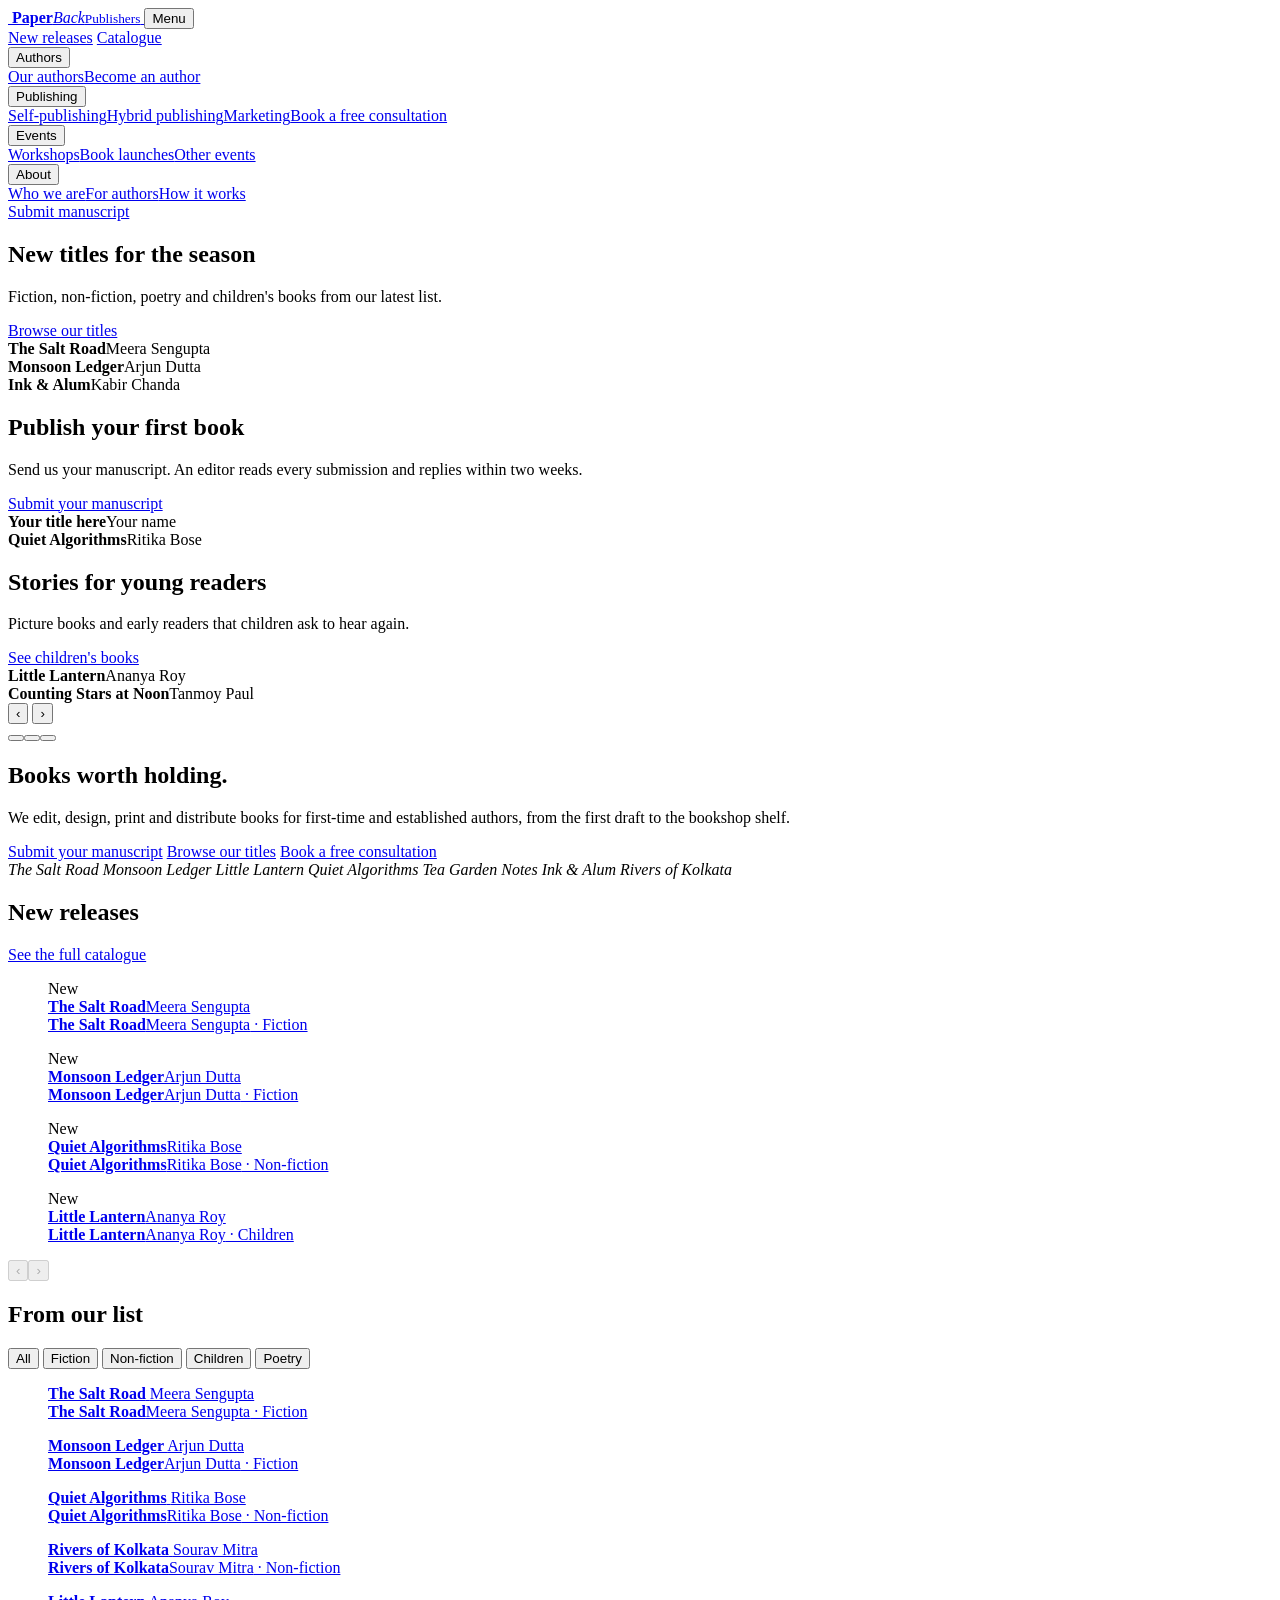
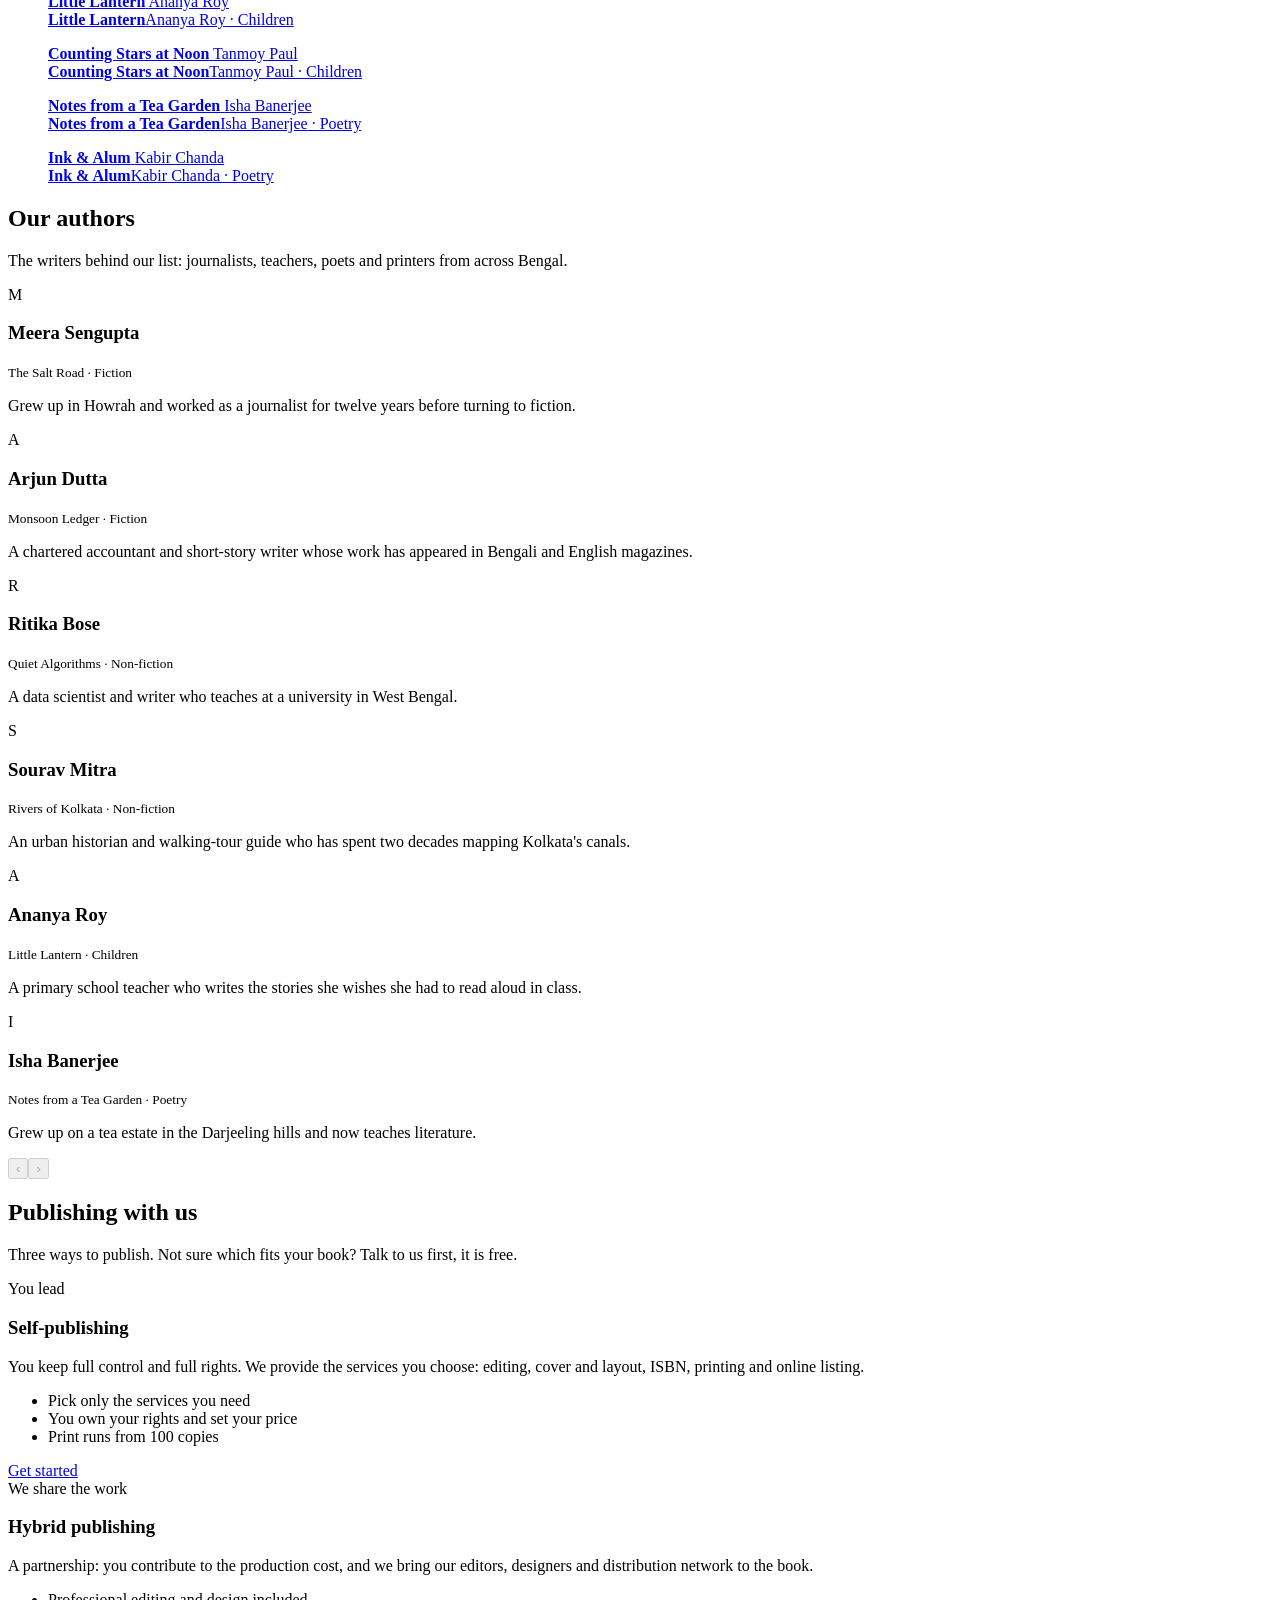
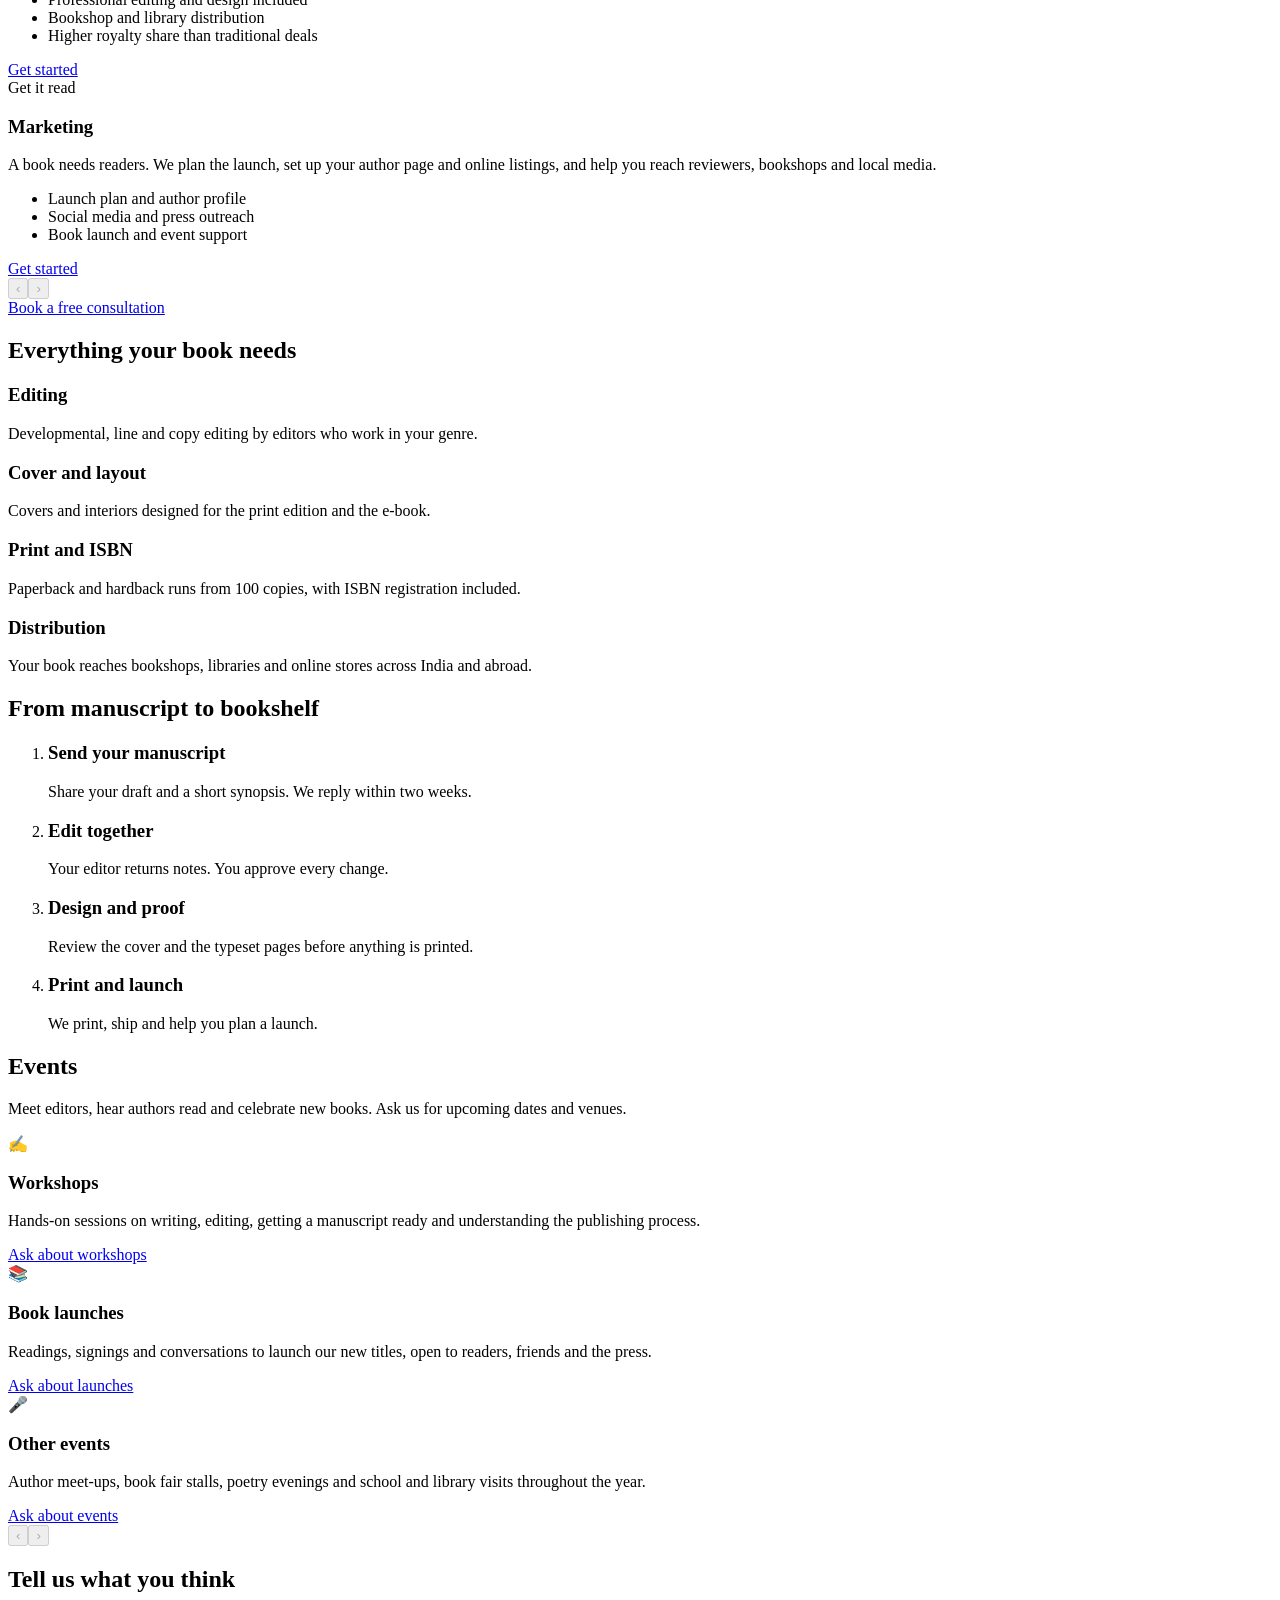
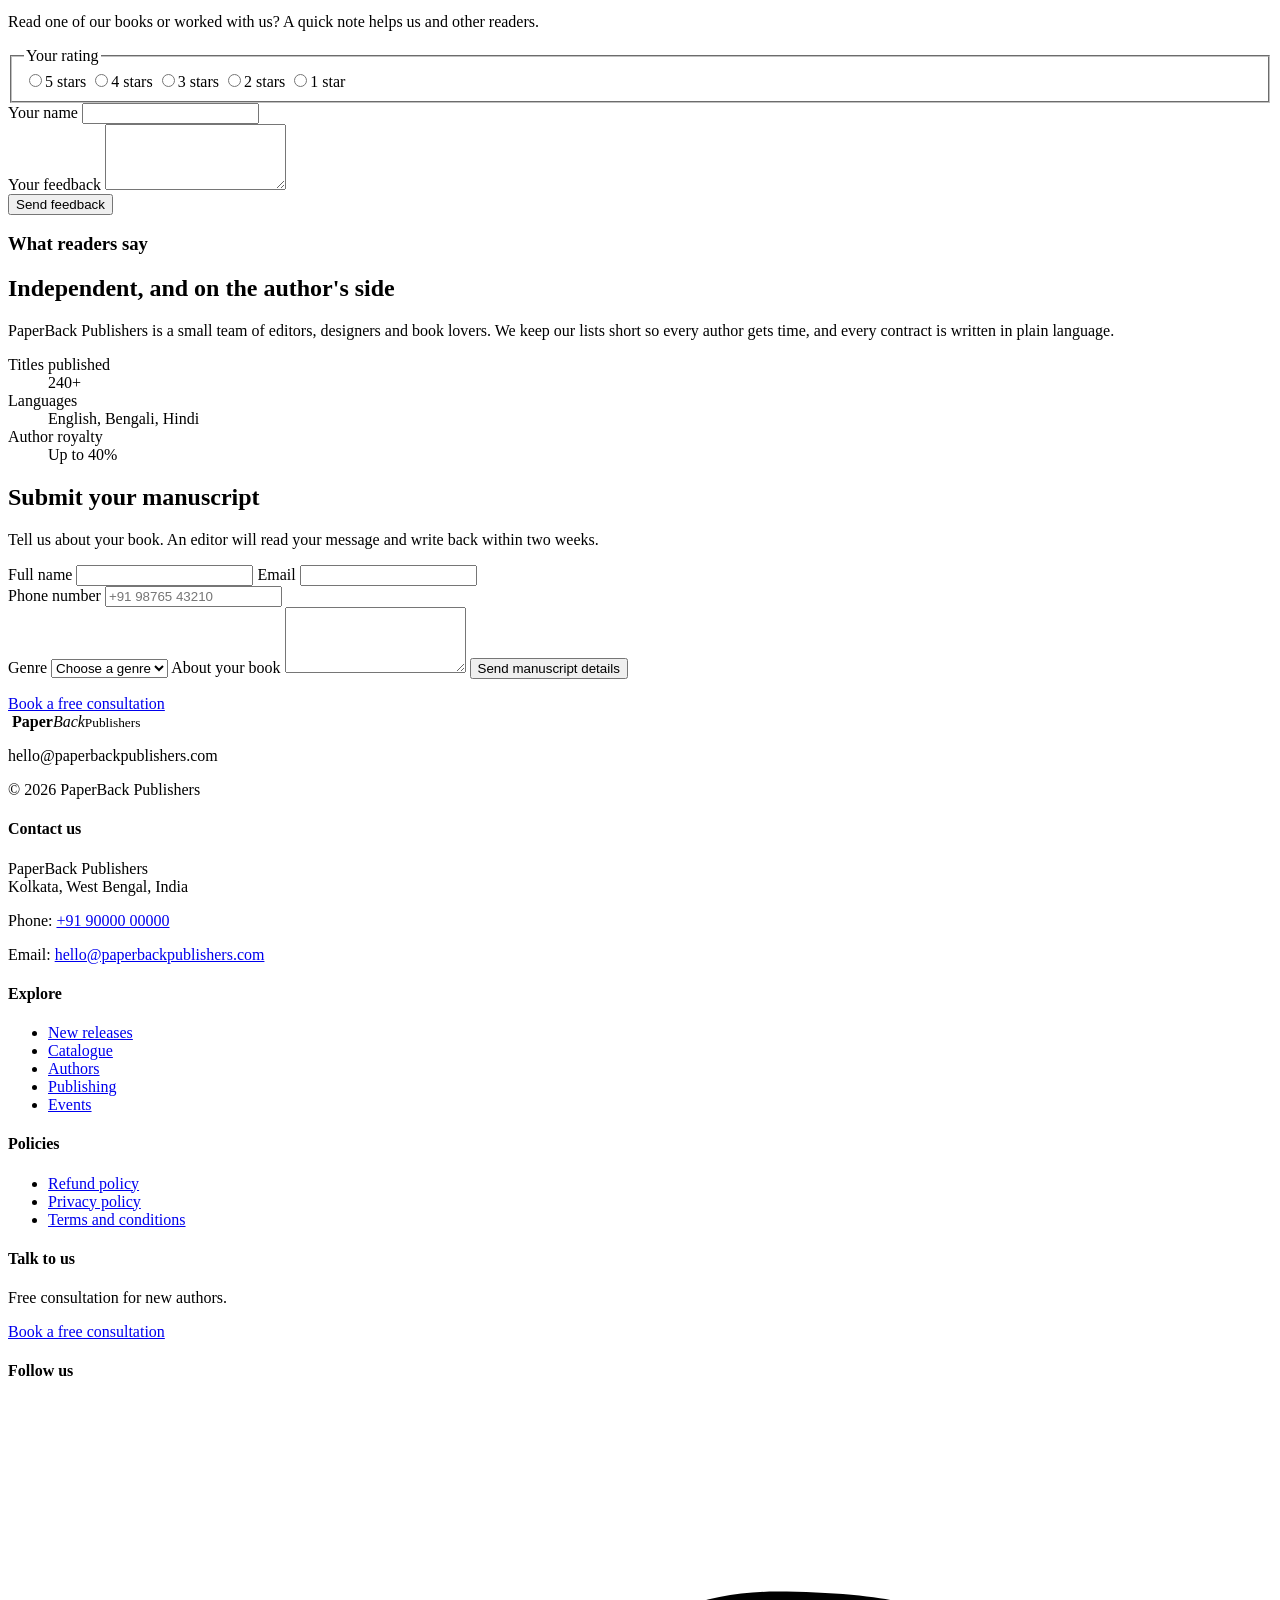
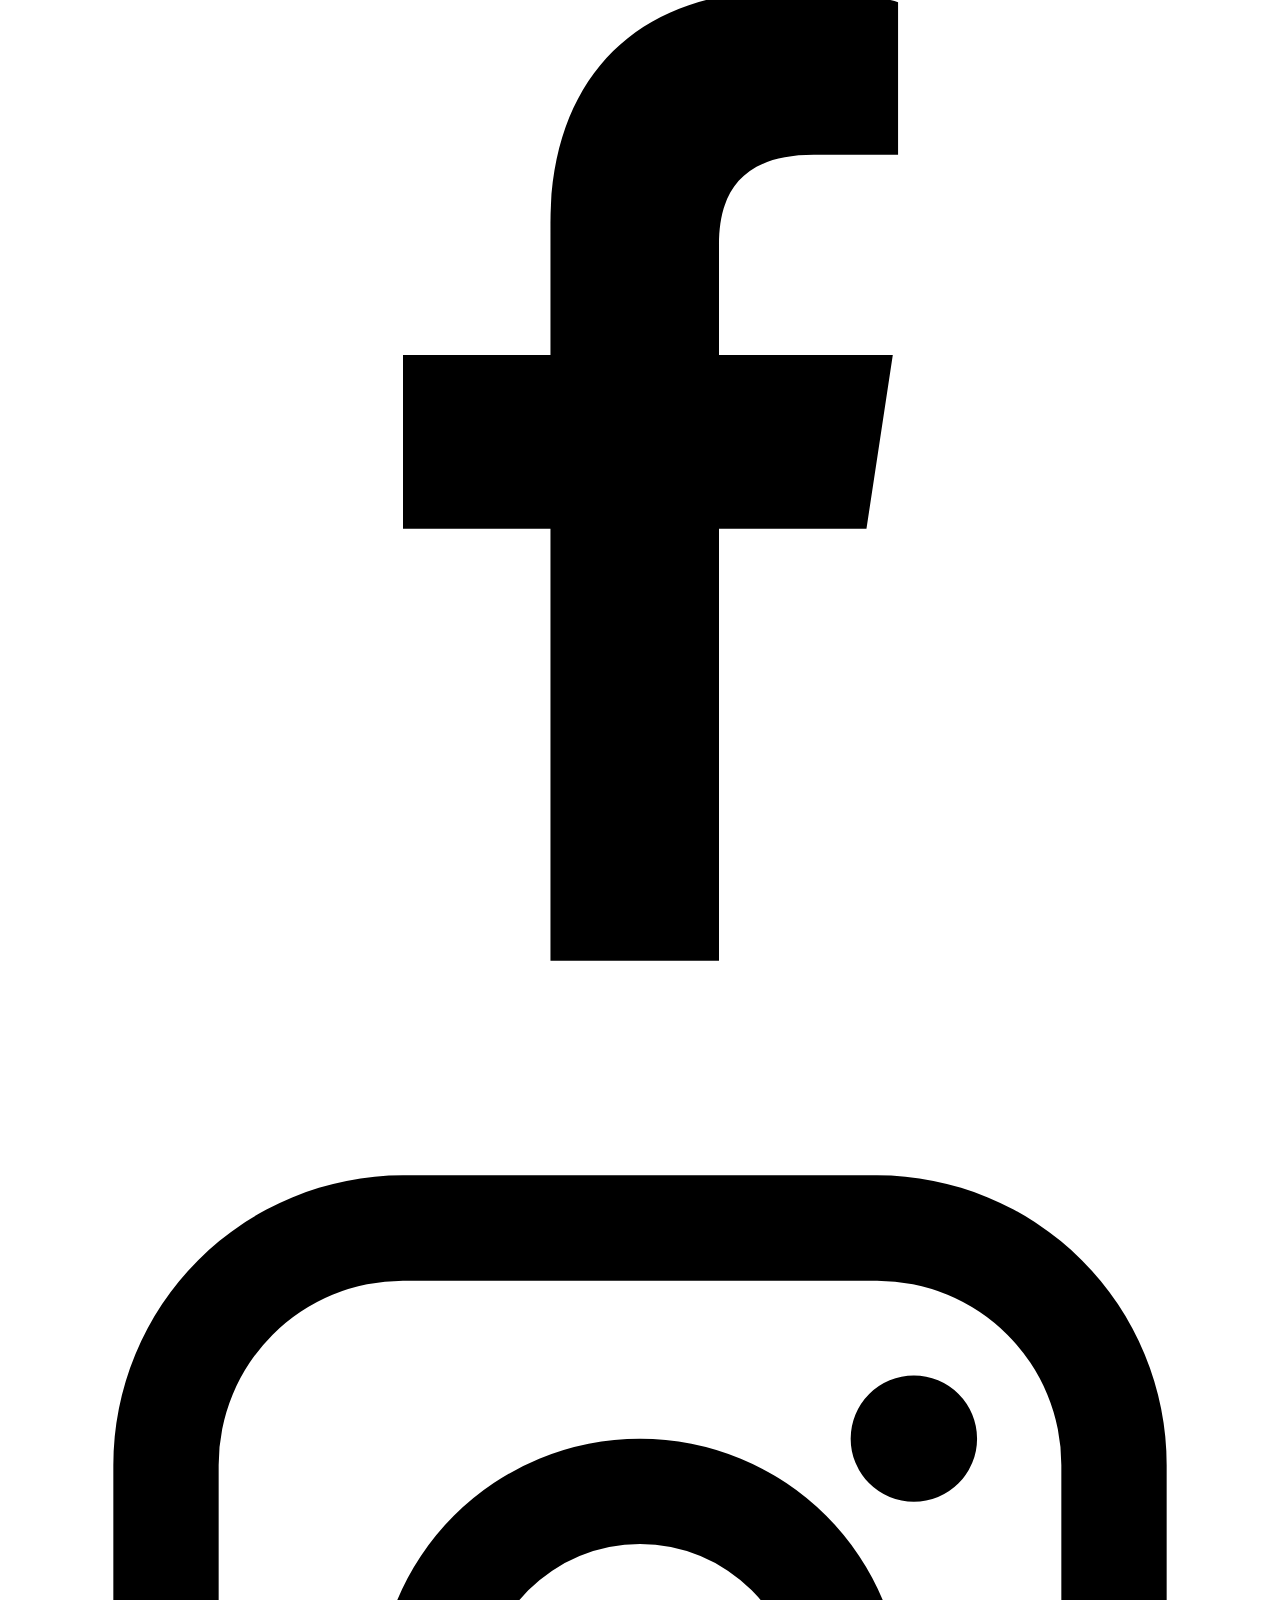
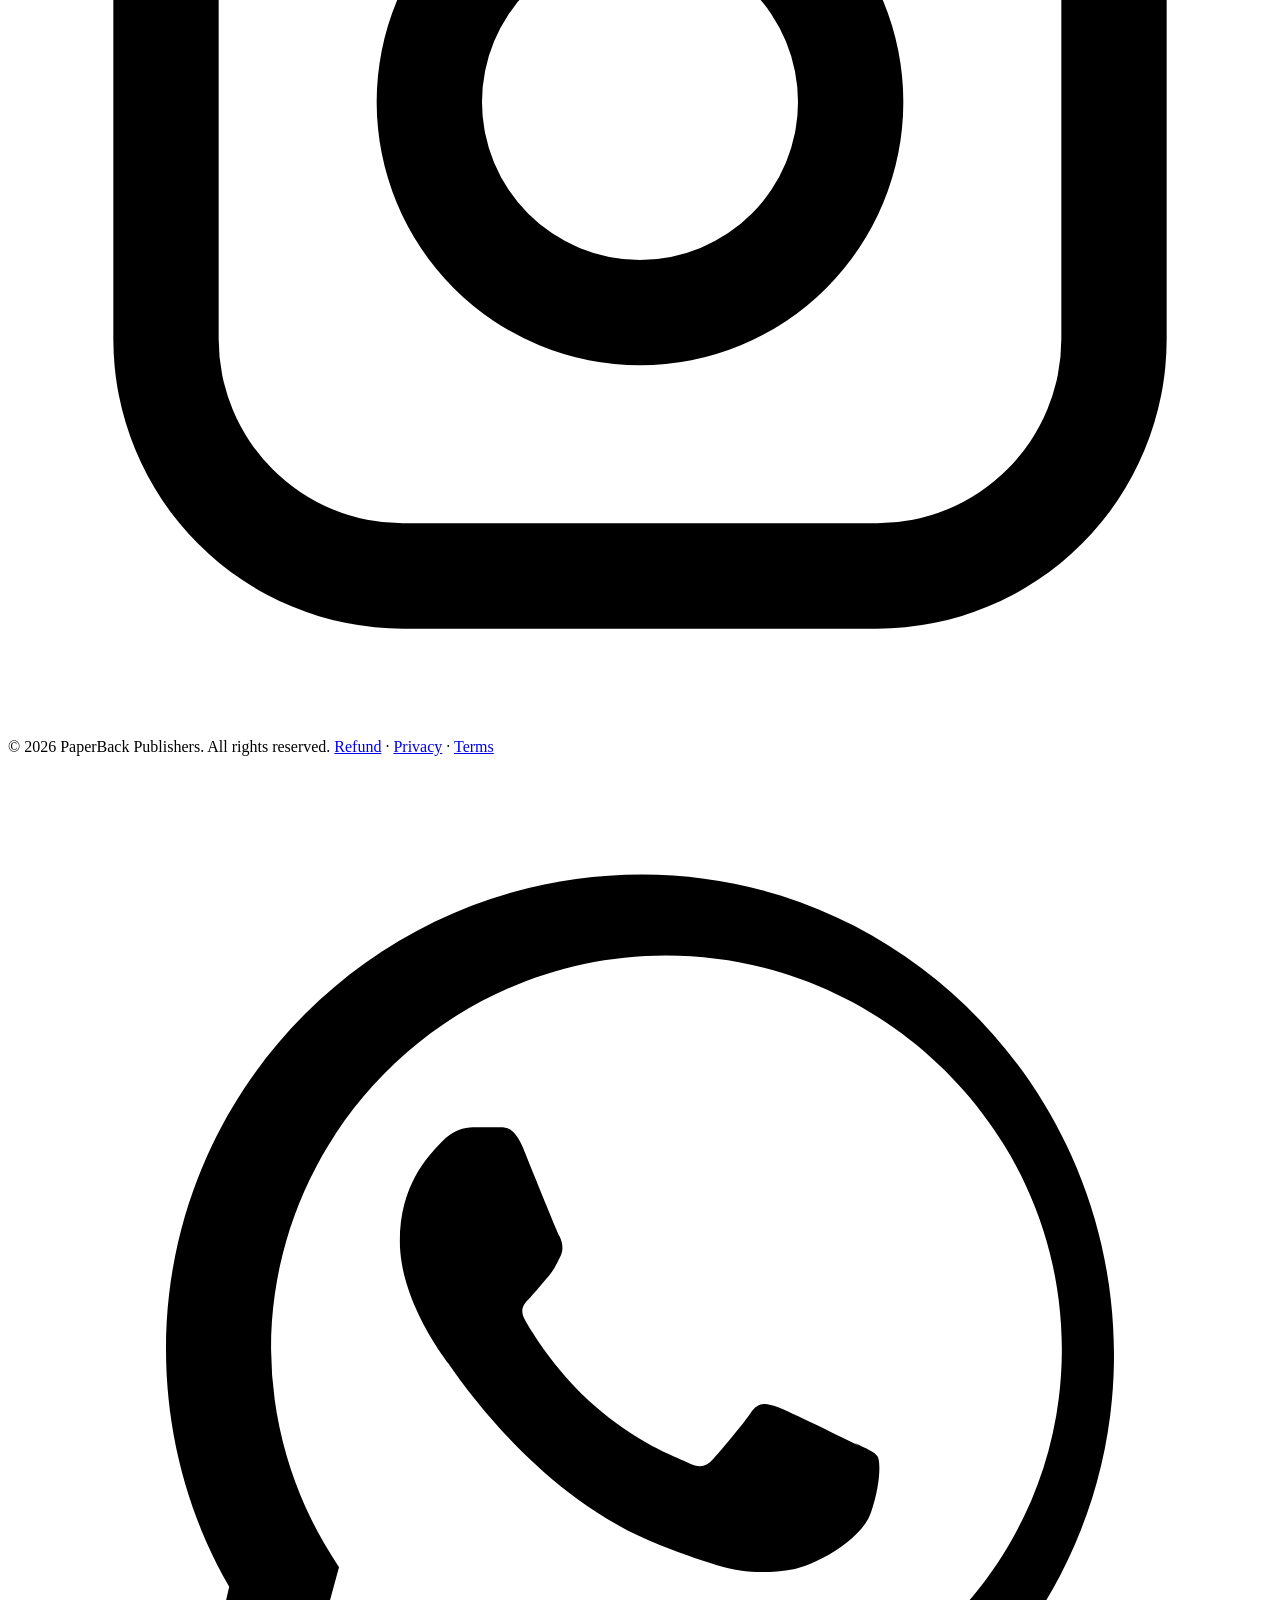
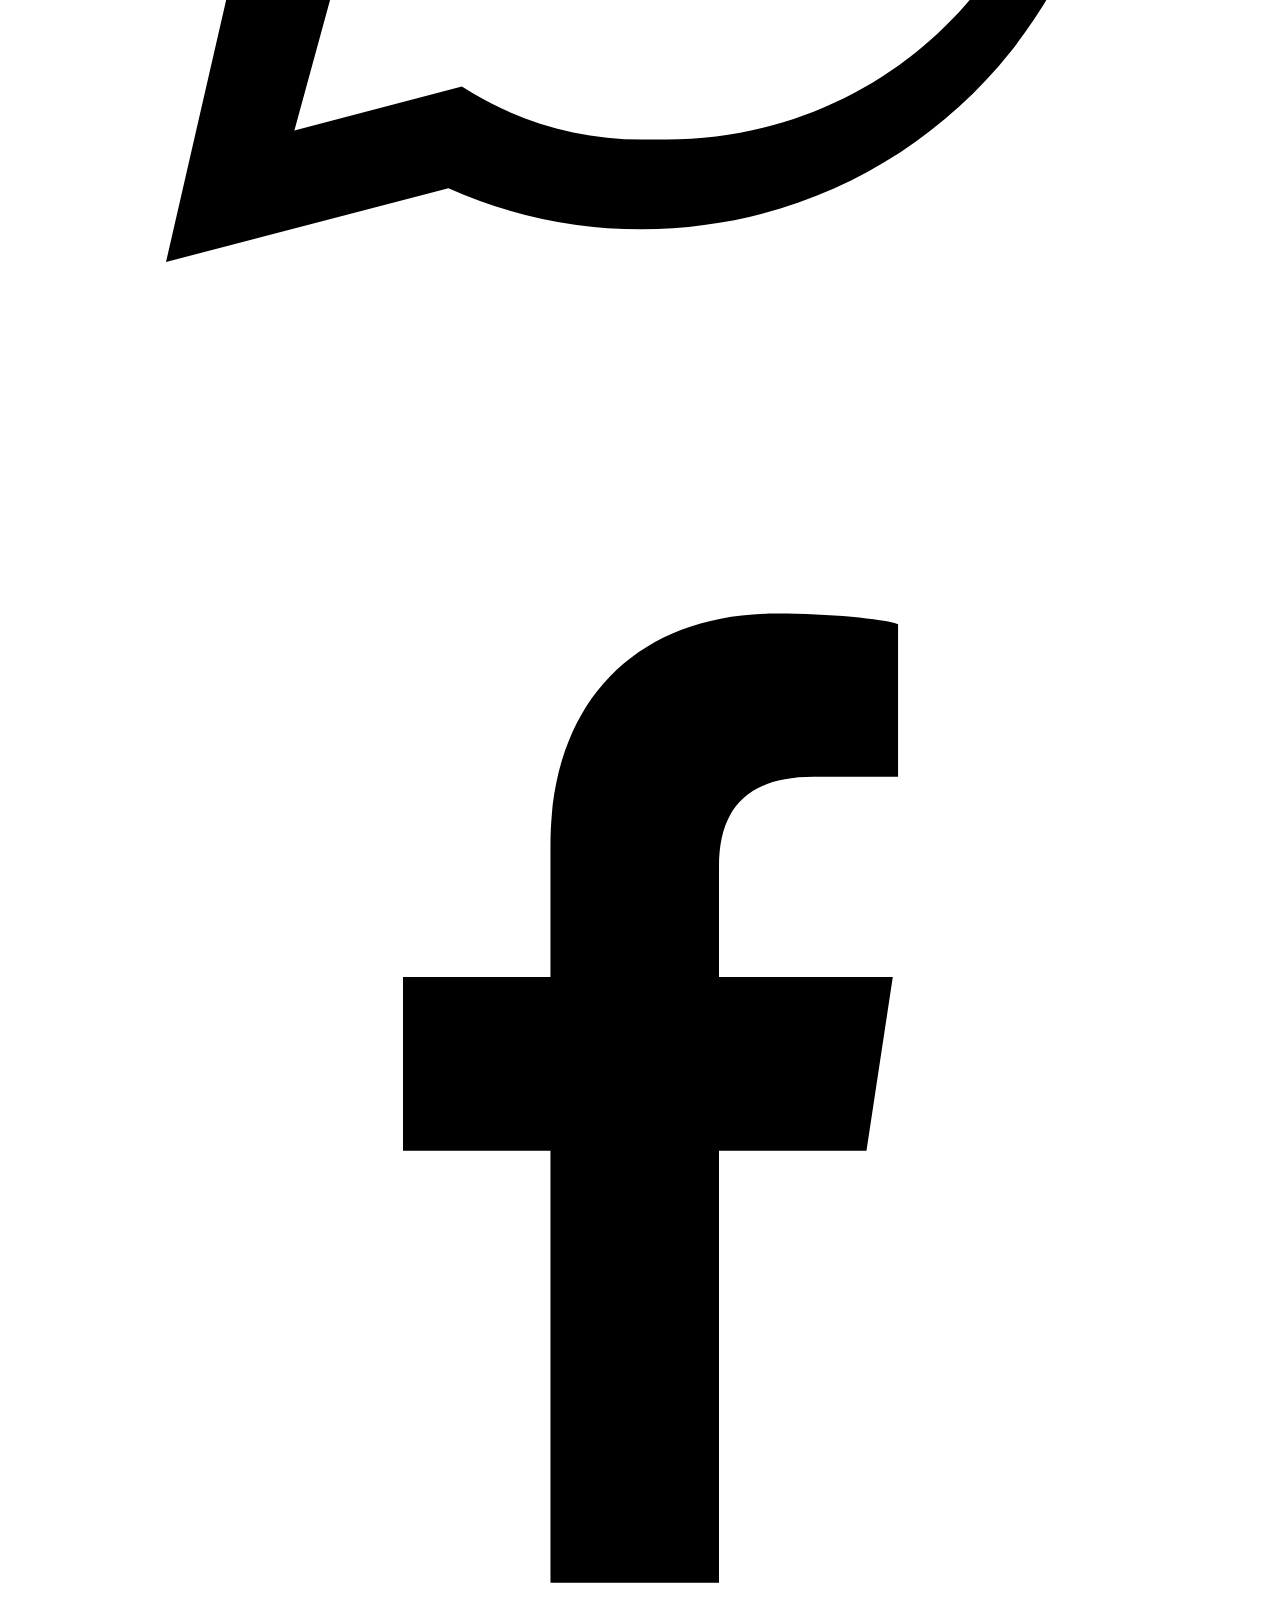
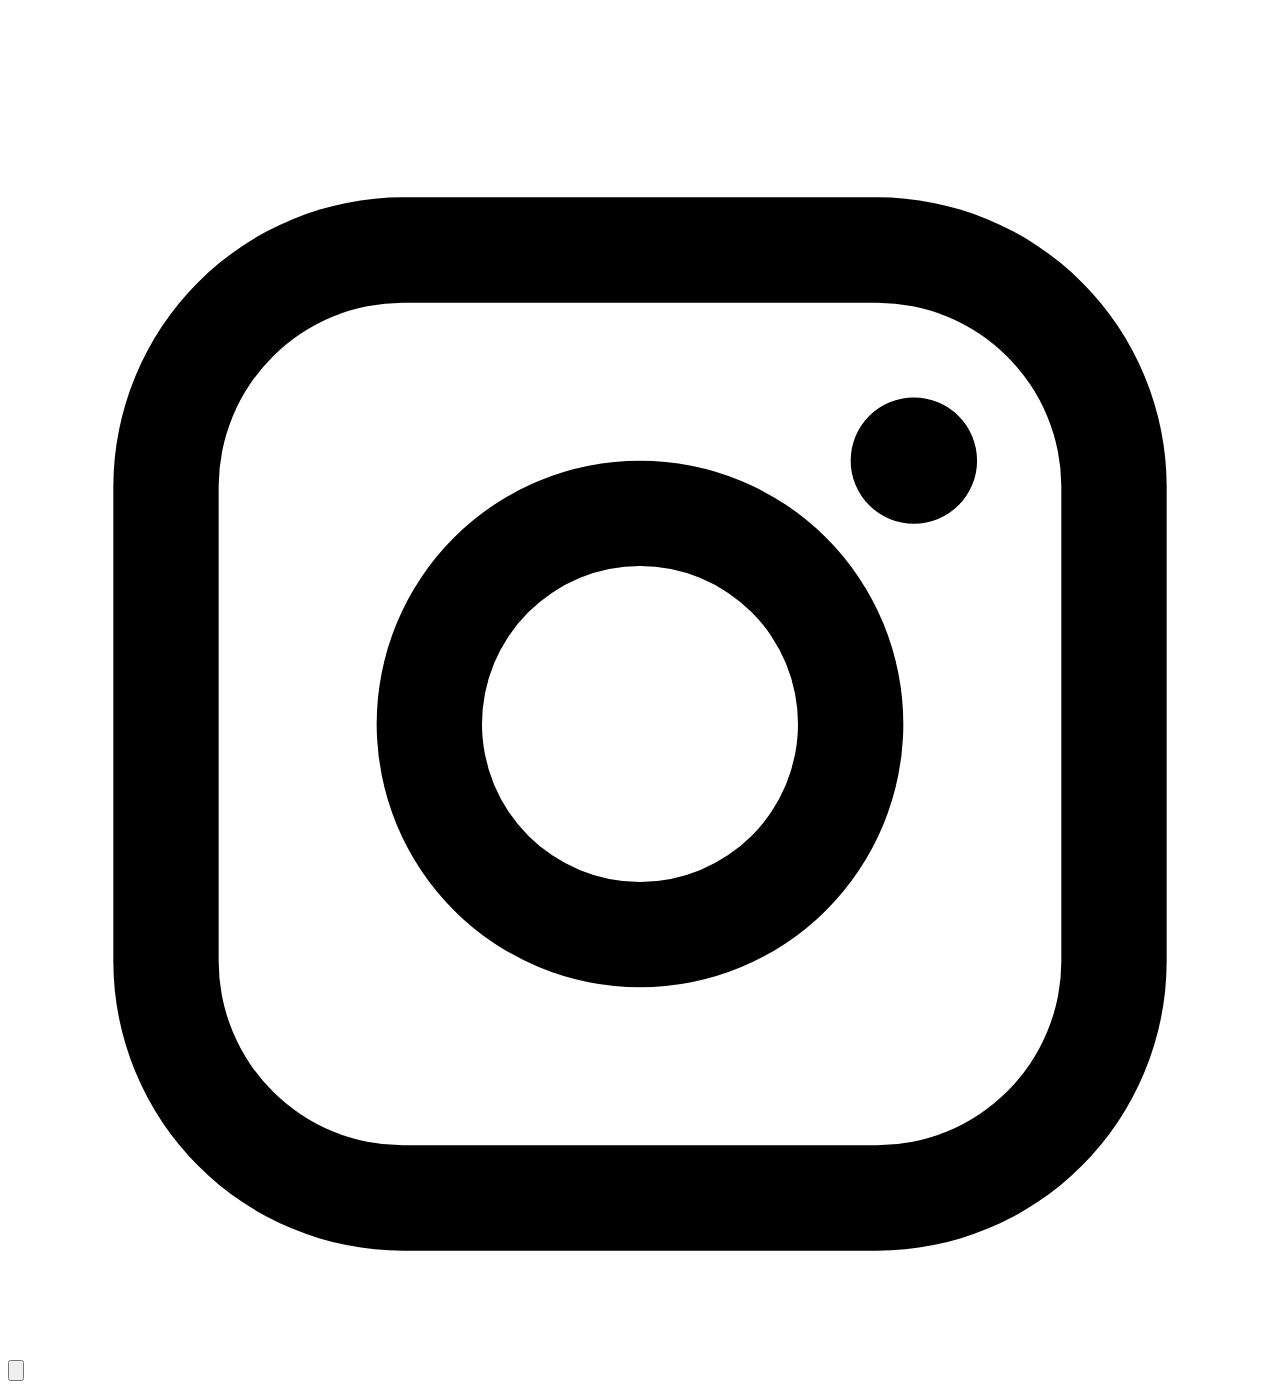
==== index.html @ 55ee1949 "Add files via upload" ====
<!DOCTYPE html>
<html lang="en">
<head>
<meta charset="utf-8">
<meta name="viewport" content="width=device-width, initial-scale=1">
<title>PaperBack Publishers – Books worth holding</title>
<meta name="description" content="PaperBack Publishers edits, designs, prints and distributes books for first-time and established authors.">
<link rel="preconnect" href="https://fonts.googleapis.com">
<link rel="preconnect" href="https://fonts.gstatic.com" crossorigin>
<link href="https://fonts.googleapis.com/css2?family=Fraunces:opsz,wght@9..144,500;9..144,700&family=Figtree:wght@400;500;700&display=swap" rel="stylesheet">
<link rel="stylesheet" href="style.css">
<link rel="stylesheet" href="carousel.css">
<link rel="stylesheet" href="features.css">
<link rel="stylesheet" href="ux.css">
<link rel="icon" type="image/png" sizes="32x32" href="favicon-32.png">
<link rel="icon" type="image/png" sizes="192x192" href="favicon-192.png">
<link rel="apple-touch-icon" href="favicon-180.png">
</head>
<body>

<header class="site-header">
  <a class="brand" href="#top" aria-label="PaperBack Publishers home">
    <span class="brand-mark"><img src="assets/logo.jpg" alt=""></span>
    <span class="brand-name"><b>Paper</b><i>Back</i><small>Publishers</small></span>
  </a>
  <button class="nav-toggle" aria-expanded="false" aria-controls="nav">Menu</button>
  <nav id="nav" class="nav">
    <a href="#new-releases">New releases</a>
    <a href="#catalogue">Catalogue</a>
    <div class="dd"><button class="dd-btn" data-href="#authors" aria-expanded="false" aria-haspopup="true">Authors</button><div class="dd-menu"><a href="#authors">Our authors</a><a href="#submit">Become an author</a></div></div>
    <div class="dd"><button class="dd-btn" data-href="#publishing" aria-expanded="false" aria-haspopup="true">Publishing</button><div class="dd-menu"><a href="#pub-self">Self-publishing</a><a href="#pub-hybrid">Hybrid publishing</a><a href="#pub-marketing">Marketing</a><a href="tel:+919000000000">Book a free consultation</a></div></div>
    <div class="dd"><button class="dd-btn" data-href="#events" aria-expanded="false" aria-haspopup="true">Events</button><div class="dd-menu"><a href="#ev-workshops">Workshops</a><a href="#ev-launches">Book launches</a><a href="#ev-other">Other events</a></div></div>
    <div class="dd"><button class="dd-btn" data-href="#about" aria-expanded="false" aria-haspopup="true">About</button><div class="dd-menu"><a href="#about">Who we are</a><a href="#services">For authors</a><a href="#process">How it works</a></div></div>
    <a class="btn btn-small" href="#submit">Submit manuscript</a>
  </nav>
</header>

<main id="top">
<!-- Carousel markup. To add a slide, copy one <article class="slide ..."> block.
     Colours: is-blue, is-navy, is-green. -->
<section class="carousel" aria-roledescription="carousel" aria-label="Featured at PaperBack Publishers">
  <div class="slides">
    <article class="slide is-navy">
      <div>
        <h2>New titles for the season</h2>
        <p>Fiction, non-fiction, poetry and children's books from our latest list.</p>
        <a class="btn" href="#catalogue">Browse our titles</a>
      </div>
      <div class="slide-art" aria-hidden="true">
        <div class="cover c-blue"><strong>The Salt Road</strong><span>Meera Sengupta</span></div>
        <div class="cover c-green"><strong>Monsoon Ledger</strong><span>Arjun Dutta</span></div>
        <div class="cover c-moss"><strong>Ink &amp; Alum</strong><span>Kabir Chanda</span></div>
      </div>
    </article>
    <article class="slide is-green">
      <div>
        <h2>Publish your first book</h2>
        <p>Send us your manuscript. An editor reads every submission and replies within two weeks.</p>
        <a class="btn" href="#submit">Submit your manuscript</a>
      </div>
      <div class="slide-art" aria-hidden="true">
        <div class="cover c-navy"><strong>Your title here</strong><span>Your name</span></div>
        <div class="cover c-blue"><strong>Quiet Algorithms</strong><span>Ritika Bose</span></div>
      </div>
    </article>
    <article class="slide is-blue">
      <div>
        <h2>Stories for young readers</h2>
        <p>Picture books and early readers that children ask to hear again.</p>
        <a class="btn" href="#catalogue">See children's books</a>
      </div>
      <div class="slide-art" aria-hidden="true">
        <div class="cover c-green"><strong>Little Lantern</strong><span>Ananya Roy</span></div>
        <div class="cover c-navy"><strong>Counting Stars at Noon</strong><span>Tanmoy Paul</span></div>
      </div>
    </article>
  </div>
  <button class="car-btn car-prev" aria-label="Previous slide">&#8249;</button>
  <button class="car-btn car-next" aria-label="Next slide">&#8250;</button>
  <div class="dots"></div>
</section>

  <section class="hero">
    <div class="hero-copy">
      <h1>Books worth holding.</h1>
      <p class="lead">We edit, design, print and distribute books for first-time and established authors, from the first draft to the bookshop shelf.</p>
      <div class="actions">
        <a class="btn" href="#submit">Submit your manuscript</a>
        <a class="btn btn-ghost" href="#catalogue">Browse our titles</a>
        <a class="btn btn-green" href="tel:+919000000000">Book a free consultation</a>
      </div>
    </div>
    <div class="shelf" aria-hidden="true">
      <span class="spine s1"><em>The Salt Road</em></span>
      <span class="spine s2"><em>Monsoon Ledger</em></span>
      <span class="spine s3"><em>Little Lantern</em></span>
      <span class="spine s4"><em>Quiet Algorithms</em></span>
      <span class="spine s5"><em>Tea Garden Notes</em></span>
      <span class="spine s6"><em>Ink &amp; Alum</em></span>
      <span class="spine s7"><em>Rivers of Kolkata</em></span>
    </div>
  </section>

  <section id="new-releases" class="section new-releases">
    <div class="section-head">
      <h2>New releases</h2>
      <a class="btn btn-ghost btn-small" href="#catalogue">See the full catalogue</a>
    </div>
    <div class="books">
      <figure class="book release">
        <span class="badge">New</span>
        <a class="book-link" href="book.html?book=the-salt-road">
          <div class="cover c-blue"><strong>The Salt Road</strong><span>Meera Sengupta</span></div>
          <figcaption><b>The Salt Road</b><span class="author">Meera Sengupta</span> · Fiction</figcaption>
        </a>
      </figure>
      <figure class="book release">
        <span class="badge">New</span>
        <a class="book-link" href="book.html?book=monsoon-ledger">
          <div class="cover c-green"><strong>Monsoon Ledger</strong><span>Arjun Dutta</span></div>
          <figcaption><b>Monsoon Ledger</b><span class="author">Arjun Dutta</span> · Fiction</figcaption>
        </a>
      </figure>
      <figure class="book release">
        <span class="badge">New</span>
        <a class="book-link" href="book.html?book=quiet-algorithms">
          <div class="cover c-navy"><strong>Quiet Algorithms</strong><span>Ritika Bose</span></div>
          <figcaption><b>Quiet Algorithms</b><span class="author">Ritika Bose</span> · Non-fiction</figcaption>
        </a>
      </figure>
      <figure class="book release">
        <span class="badge">New</span>
        <a class="book-link" href="book.html?book=little-lantern">
          <div class="cover c-green"><strong>Little Lantern</strong><span>Ananya Roy</span></div>
          <figcaption><b>Little Lantern</b><span class="author">Ananya Roy</span> · Children</figcaption>
        </a>
      </figure>
    </div>
  </section>

  <section id="catalogue" class="section">
    <div class="section-head">
      <h2>From our list</h2>
      <div class="filters" role="group" aria-label="Filter by genre">
        <button class="chip is-active" data-genre="All">All</button>
        <button class="chip" data-genre="Fiction">Fiction</button>
        <button class="chip" data-genre="Non-fiction">Non-fiction</button>
        <button class="chip" data-genre="Children">Children</button>
        <button class="chip" data-genre="Poetry">Poetry</button>
      </div>
    </div>
    <div id="books" class="books"></div>
  </section>

  <section id="authors" class="section tint">
    <h2>Our authors</h2>
    <p class="pb-lead">The writers behind our list: journalists, teachers, poets and printers from across Bengal.</p>
    <div class="pb-grid">
      <article class="author-card">
        <span class="avatar">M</span>
        <div><h3>Meera Sengupta</h3><small>The Salt Road · Fiction</small>
        <p>Grew up in Howrah and worked as a journalist for twelve years before turning to fiction.</p></div>
      </article>
      <article class="author-card">
        <span class="avatar g">A</span>
        <div><h3>Arjun Dutta</h3><small>Monsoon Ledger · Fiction</small>
        <p>A chartered accountant and short-story writer whose work has appeared in Bengali and English magazines.</p></div>
      </article>
      <article class="author-card">
        <span class="avatar n">R</span>
        <div><h3>Ritika Bose</h3><small>Quiet Algorithms · Non-fiction</small>
        <p>A data scientist and writer who teaches at a university in West Bengal.</p></div>
      </article>
      <article class="author-card">
        <span class="avatar g">S</span>
        <div><h3>Sourav Mitra</h3><small>Rivers of Kolkata · Non-fiction</small>
        <p>An urban historian and walking-tour guide who has spent two decades mapping Kolkata's canals.</p></div>
      </article>
      <article class="author-card">
        <span class="avatar">A</span>
        <div><h3>Ananya Roy</h3><small>Little Lantern · Children</small>
        <p>A primary school teacher who writes the stories she wishes she had to read aloud in class.</p></div>
      </article>
      <article class="author-card">
        <span class="avatar n">I</span>
        <div><h3>Isha Banerjee</h3><small>Notes from a Tea Garden · Poetry</small>
        <p>Grew up on a tea estate in the Darjeeling hills and now teaches literature.</p></div>
      </article>
    </div>
  </section>

  <section id="publishing" class="section">
    <h2>Publishing with us</h2>
    <p class="pb-lead">Three ways to publish. Not sure which fits your book? Talk to us first, it is free.</p>
    <div class="pb-grid">
      <article class="pb-card">
        <span class="tag">You lead</span>
        <h3>Self-publishing</h3>
        <p>You keep full control and full rights. We provide the services you choose: editing, cover and layout, ISBN, printing and online listing.</p>
        <ul><li>Pick only the services you need</li><li>You own your rights and set your price</li><li>Print runs from 100 copies</li></ul>
        <a class="btn btn-ghost" href="#submit">Get started</a>
      </article>
      <article class="pb-card">
        <span class="tag">We share the work</span>
        <h3>Hybrid publishing</h3>
        <p>A partnership: you contribute to the production cost, and we bring our editors, designers and distribution network to the book.</p>
        <ul><li>Professional editing and design included</li><li>Bookshop and library distribution</li><li>Higher royalty share than traditional deals</li></ul>
        <a class="btn btn-ghost" href="#submit">Get started</a>
      </article>
      <article class="pb-card">
        <span class="tag">Get it read</span>
        <h3>Marketing</h3>
        <p>A book needs readers. We plan the launch, set up your author page and online listings, and help you reach reviewers, bookshops and local media.</p>
        <ul><li>Launch plan and author profile</li><li>Social media and press outreach</li><li>Book launch and event support</li></ul>
        <a class="btn btn-ghost" href="#submit">Get started</a>
      </article>
    </div>
    <div class="cta-row">
      <a class="btn btn-green" href="tel:+919000000000">Book a free consultation</a>
    </div>
  </section>

  <section id="services" class="section tint">
    <h2>Everything your book needs</h2>
    <div class="services">
      <article>
        <h3>Editing</h3>
        <p>Developmental, line and copy editing by editors who work in your genre.</p>
      </article>
      <article>
        <h3>Cover and layout</h3>
        <p>Covers and interiors designed for the print edition and the e-book.</p>
      </article>
      <article>
        <h3>Print and ISBN</h3>
        <p>Paperback and hardback runs from 100 copies, with ISBN registration included.</p>
      </article>
      <article>
        <h3>Distribution</h3>
        <p>Your book reaches bookshops, libraries and online stores across India and abroad.</p>
      </article>
    </div>
  </section>

  <section id="process" class="section">
    <h2>From manuscript to bookshelf</h2>
    <ol class="steps">
      <li><h3>Send your manuscript</h3><p>Share your draft and a short synopsis. We reply within two weeks.</p></li>
      <li><h3>Edit together</h3><p>Your editor returns notes. You approve every change.</p></li>
      <li><h3>Design and proof</h3><p>Review the cover and the typeset pages before anything is printed.</p></li>
      <li><h3>Print and launch</h3><p>We print, ship and help you plan a launch.</p></li>
    </ol>
  </section>

  <section id="events" class="section events">
    <h2>Events</h2>
    <p class="pb-lead">Meet editors, hear authors read and celebrate new books. Ask us for upcoming dates and venues.</p>
    <div class="pb-grid">
      <article class="pb-card event-card">
        <div class="ico" aria-hidden="true">✍️</div>
        <h3>Workshops</h3>
        <p>Hands-on sessions on writing, editing, getting a manuscript ready and understanding the publishing process.</p>
        <a class="btn btn-ghost" href="https://wa.me/919000000000?text=Hello%2C%20please%20share%20details%20of%20upcoming%20workshops." target="_blank" rel="noopener">Ask about workshops</a>
      </article>
      <article class="pb-card event-card">
        <div class="ico" aria-hidden="true">📚</div>
        <h3>Book launches</h3>
        <p>Readings, signings and conversations to launch our new titles, open to readers, friends and the press.</p>
        <a class="btn btn-ghost" href="https://wa.me/919000000000?text=Hello%2C%20please%20share%20details%20of%20upcoming%20book%20launches." target="_blank" rel="noopener">Ask about launches</a>
      </article>
      <article class="pb-card event-card">
        <div class="ico" aria-hidden="true">🎤</div>
        <h3>Other events</h3>
        <p>Author meet-ups, book fair stalls, poetry evenings and school and library visits throughout the year.</p>
        <a class="btn btn-ghost" href="https://wa.me/919000000000?text=Hello%2C%20please%20share%20details%20of%20upcoming%20events." target="_blank" rel="noopener">Ask about events</a>
      </article>
    </div>
  </section>

  <section id="feedback" class="section feedback">
    <h2>Tell us what you think</h2>
    <p class="pb-lead">Read one of our books or worked with us? A quick note helps us and other readers.</p>
    <form id="feedback-form" class="fb-form" novalidate>
      <fieldset class="fb-rating">
        <legend>Your rating</legend>
        <div class="stars">
          <input type="radio" id="star5" name="rating" value="5"><label for="star5" title="5 stars"><span class="sr">5 stars</span></label>
          <input type="radio" id="star4" name="rating" value="4"><label for="star4" title="4 stars"><span class="sr">4 stars</span></label>
          <input type="radio" id="star3" name="rating" value="3"><label for="star3" title="3 stars"><span class="sr">3 stars</span></label>
          <input type="radio" id="star2" name="rating" value="2"><label for="star2" title="2 stars"><span class="sr">2 stars</span></label>
          <input type="radio" id="star1" name="rating" value="1"><label for="star1" title="1 star"><span class="sr">1 star</span></label>
        </div>
        <span class="error" id="fb-rating-error" aria-live="polite"></span>
      </fieldset>
      <div class="fb-field">
        <label for="fb-name">Your name</label>
        <input id="fb-name" name="name" type="text" autocomplete="name" required>
        <span class="error" aria-live="polite"></span>
      </div>
      <div class="fb-field">
        <label for="fb-message">Your feedback</label>
        <textarea id="fb-message" name="message" rows="4" required></textarea>
        <span class="error" aria-live="polite"></span>
      </div>
      <button class="btn" type="submit">Send feedback</button>
      <p id="fb-status" class="status" role="status"></p>
    </form>
    <h3 class="fb-list-title">What readers say</h3>
    <div id="fb-list" class="fb-list"></div>
  </section>

  <section id="about" class="section about">
    <div>
      <h2>Independent, and on the author's side</h2>
      <p>PaperBack Publishers is a small team of editors, designers and book lovers. We keep our lists short so every author gets time, and every contract is written in plain language.</p>
    </div>
    <dl class="facts">
      <div><dt>Titles published</dt><dd>240+</dd></div>
      <div><dt>Languages</dt><dd>English, Bengali, Hindi</dd></div>
      <div><dt>Author royalty</dt><dd>Up to 40%</dd></div>
    </dl>
  </section>

  <section id="submit" class="section submit">
    <div>
      <h2>Submit your manuscript</h2>
      <p>Tell us about your book. An editor will read your message and write back within two weeks.</p>
    </div>
    <form id="form" novalidate>
      <label>Full name
        <input name="name" type="text" autocomplete="name" required>
        <span class="error" aria-live="polite"></span>
      </label>
      <label>Email
        <input name="email" type="email" autocomplete="email" required>
        <span class="error" aria-live="polite"></span>
      </label>
      <div class="field">
        <span id="phone-label">Phone number</span>
        <input id="phone" name="phone" type="tel" inputmode="tel" autocomplete="tel" placeholder="+91 98765 43210" aria-labelledby="phone-label" required>
        <span class="error" aria-live="polite"></span>
      </div>
      <label>Genre
        <select name="genre" required>
          <option value="">Choose a genre</option>
          <option>Fiction</option><option>Non-fiction</option><option>Children</option><option>Poetry</option><option>Other</option>
        </select>
        <span class="error" aria-live="polite"></span>
      </label>
      <label>About your book
        <textarea name="message" rows="4" required></textarea>
        <span class="error" aria-live="polite"></span>
      </label>
      <button class="btn" type="submit">Send manuscript details</button>
      <p id="status" class="status" role="status"></p>
      <a class="btn btn-green" href="tel:+919000000000" style="justify-self:start">Book a free consultation</a>
    </form>
  </section>
</main>

<footer class="site-footer">
  <div class="foot-top">
  <div class="brand">
    <span class="brand-mark"><img src="assets/logo.jpg" alt=""></span>
    <span class="brand-name"><b>Paper</b><i>Back</i><small>Publishers</small></span>
  </div>
  <p>hello@paperbackpublishers.com</p>
  <p>&copy; <span id="year"></span> PaperBack Publishers</p>
  </div>
  <div class="foot-ext">
    <div>
      <h4>Contact us</h4>
      <p>PaperBack Publishers<br>Kolkata, West Bengal, India</p>
      <p>Phone: <a href="tel:+919000000000">+91 90000 00000</a></p>
      <p>Email: <a href="mailto:hello@paperbackpublishers.com">hello@paperbackpublishers.com</a></p>
    </div>
    <div>
      <h4>Explore</h4>
      <ul>
        <li><a href="#new-releases">New releases</a></li>
        <li><a href="#catalogue">Catalogue</a></li>
        <li><a href="#authors">Authors</a></li>
        <li><a href="#publishing">Publishing</a></li>
        <li><a href="#events">Events</a></li>
      </ul>
    </div>
    <div>
      <h4>Policies</h4>
      <ul>
        <li><a href="refund-policy.html">Refund policy</a></li>
        <li><a href="privacy-policy.html">Privacy policy</a></li>
        <li><a href="terms-and-conditions.html">Terms and conditions</a></li>
      </ul>
    </div>
    <div>
      <h4>Talk to us</h4>
      <p>Free consultation for new authors.</p>
      <a class="btn btn-green btn-small" href="tel:+919000000000">Book a free consultation</a>
    </div>
  </div>
  <div class="foot-bottom">
    <span>&copy; <span id="year2"></span> PaperBack Publishers. All rights reserved.</span>
    <span><a href="refund-policy.html">Refund</a> · <a href="privacy-policy.html">Privacy</a> · <a href="terms-and-conditions.html">Terms</a></span>
  </div>
</footer>

<!-- WhatsApp button (bottom right). Replace 919000000000 with your number: country code + number, no + or spaces. -->
<a class="wa-float" href="https://wa.me/919000000000?text=Hello%20PaperBack%20Publishers%2C%20I%20would%20like%20to%20know%20more." target="_blank" rel="noopener" aria-label="Chat with us on WhatsApp">
  <svg viewBox="0 0 32 32" aria-hidden="true"><path d="M16.04 3C9.4 3 4 8.38 4 15.02c0 2.12.55 4.19 1.6 6.01L4 28l7.15-1.87a12 12 0 0 0 4.89 1.04C22.68 27.17 28 21.8 28 15.16 28 8.5 22.68 3 16.04 3zm0 21.9c-1.5 0-2.97-.4-4.25-1.16l-.3-.18-4.24 1.11 1.13-4.13-.2-.32a9.9 9.9 0 0 1-1.52-5.2c0-5.5 4.5-9.97 10-9.97s10.02 4.47 10.02 9.97-4.5 9.88-10.02 9.88zm5.5-7.44c-.3-.15-1.78-.88-2.06-.98-.28-.1-.48-.15-.68.15-.2.3-.78.98-.96 1.18-.18.2-.35.22-.65.07-.3-.15-1.27-.47-2.42-1.5-.9-.8-1.5-1.78-1.67-2.08-.18-.3-.02-.46.13-.6.13-.14.3-.35.45-.52.15-.18.2-.3.3-.5.1-.2.05-.38-.02-.53-.08-.15-.68-1.64-.93-2.25-.24-.58-.5-.5-.68-.5h-.58c-.2 0-.53.08-.8.38-.28.3-1.05 1.03-1.05 2.5s1.08 2.9 1.23 3.1c.15.2 2.1 3.2 5.08 4.48.7.3 1.26.48 1.7.62.72.23 1.37.2 1.88.12.57-.08 1.78-.73 2.03-1.43.25-.7.25-1.3.18-1.43-.08-.13-.28-.2-.58-.35z"/></svg>
</a>

<!-- Social side nav (right edge). Replace the handles with your real pages. -->
<nav class="side-social" aria-label="Social media">
  <a class="fb" href="https://www.facebook.com/paperbackpublishers" target="_blank" rel="noopener" aria-label="PaperBack Publishers on Facebook">
    <svg viewBox="0 0 24 24" aria-hidden="true"><path d="M13.5 22v-8.2h2.8l.5-3.3h-3.3V8.4c0-.95.4-1.7 1.8-1.7h1.6V3.8C16.6 3.7 15.6 3.6 14.6 3.6c-2.6 0-4.3 1.6-4.3 4.4v2.5H7.5v3.3h2.8V22h3.2z"/></svg>
  </a>
  <a class="ig" href="https://www.instagram.com/paperbackpublishers" target="_blank" rel="noopener" aria-label="PaperBack Publishers on Instagram">
    <svg viewBox="0 0 24 24" aria-hidden="true"><path d="M7.5 2h9A5.5 5.5 0 0 1 22 7.5v9a5.5 5.5 0 0 1-5.5 5.5h-9A5.5 5.5 0 0 1 2 16.5v-9A5.5 5.5 0 0 1 7.5 2zm0 2A3.5 3.5 0 0 0 4 7.5v9A3.5 3.5 0 0 0 7.5 20h9a3.5 3.5 0 0 0 3.5-3.5v-9A3.5 3.5 0 0 0 16.5 4h-9zM12 7a5 5 0 1 1 0 10 5 5 0 0 1 0-10zm0 2a3 3 0 1 0 0 6 3 3 0 0 0 0-6zm5.2-3.2a1.2 1.2 0 1 1 0 2.4 1.2 1.2 0 0 1 0-2.4z"/></svg>
  </a>
</nav>

<script src="feedback-data.js"></script>
<script src="script.js"></script>
<script src="carousel.js"></script>
<script src="features.js"></script>
<script src="ux.js"></script>
<script src="cms.js"></script>
<script>document.getElementById("year2").textContent = new Date().getFullYear();</script>
</body>
</html>
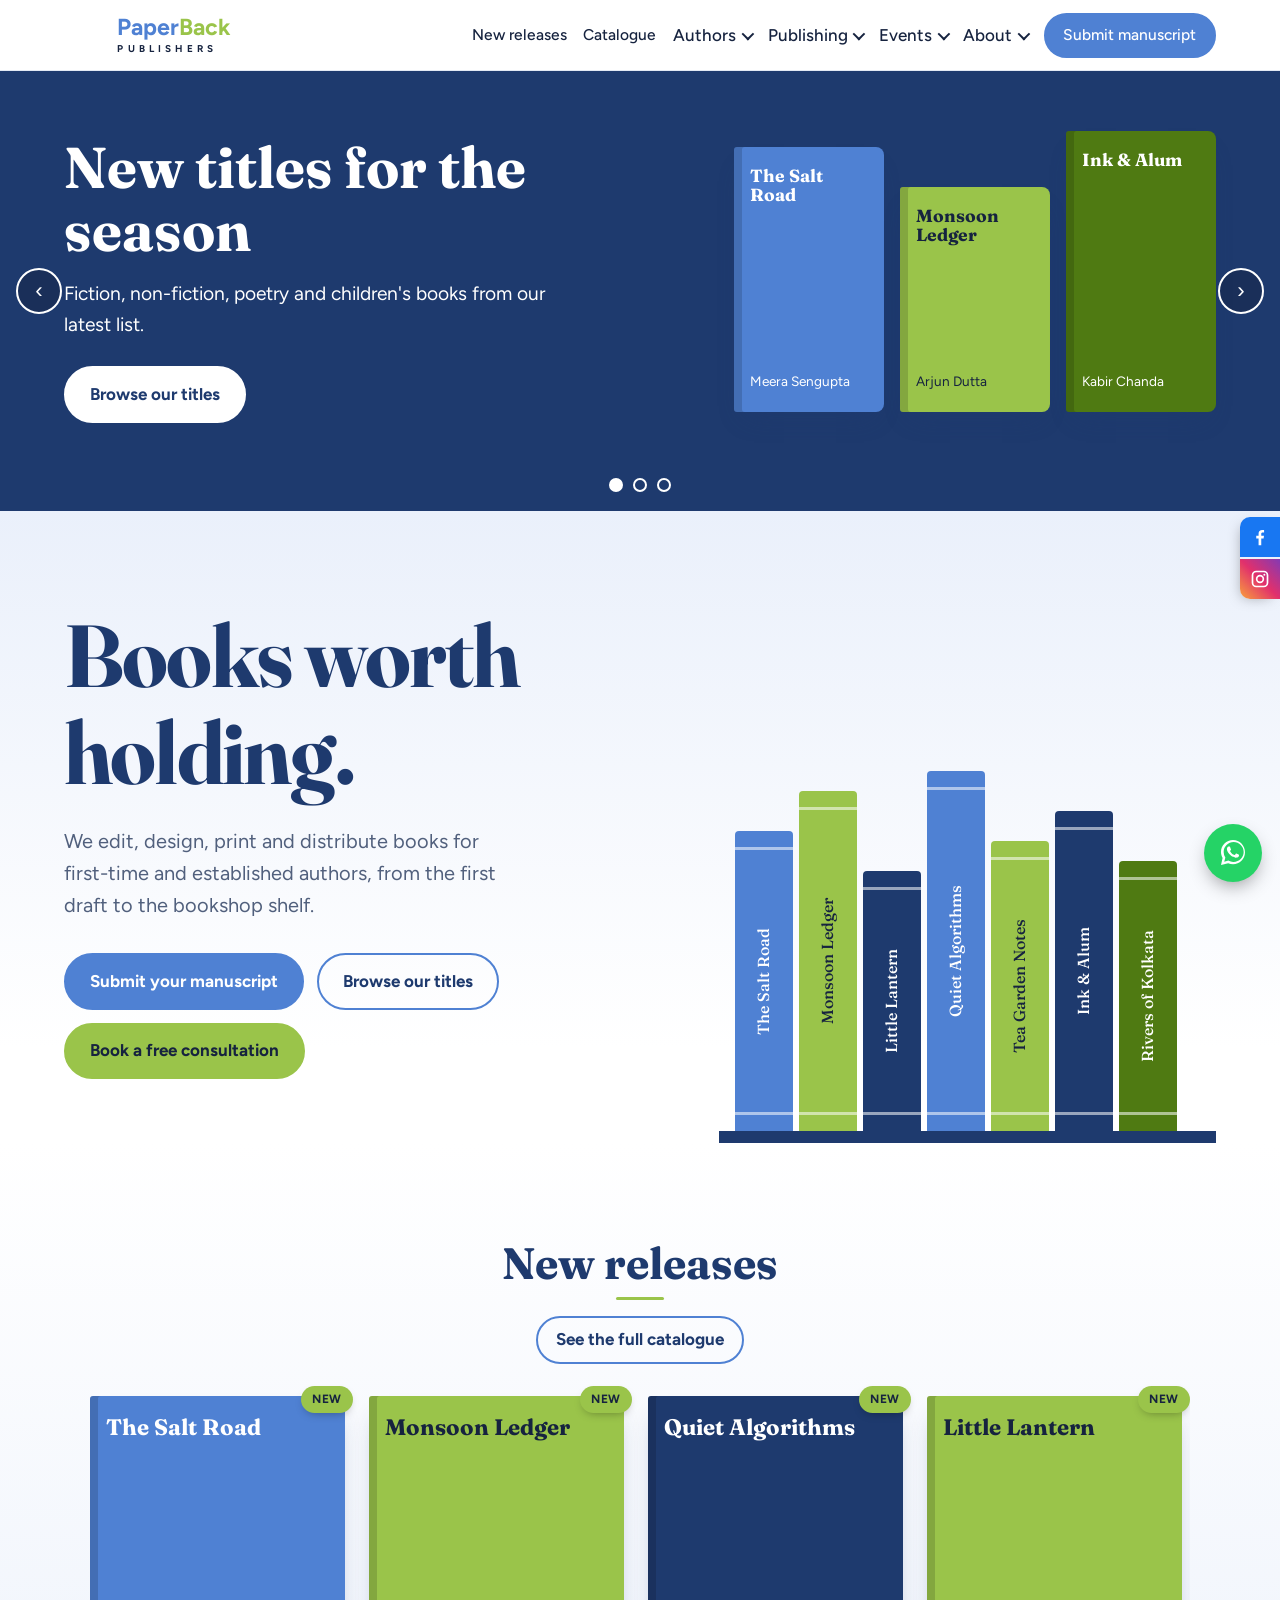
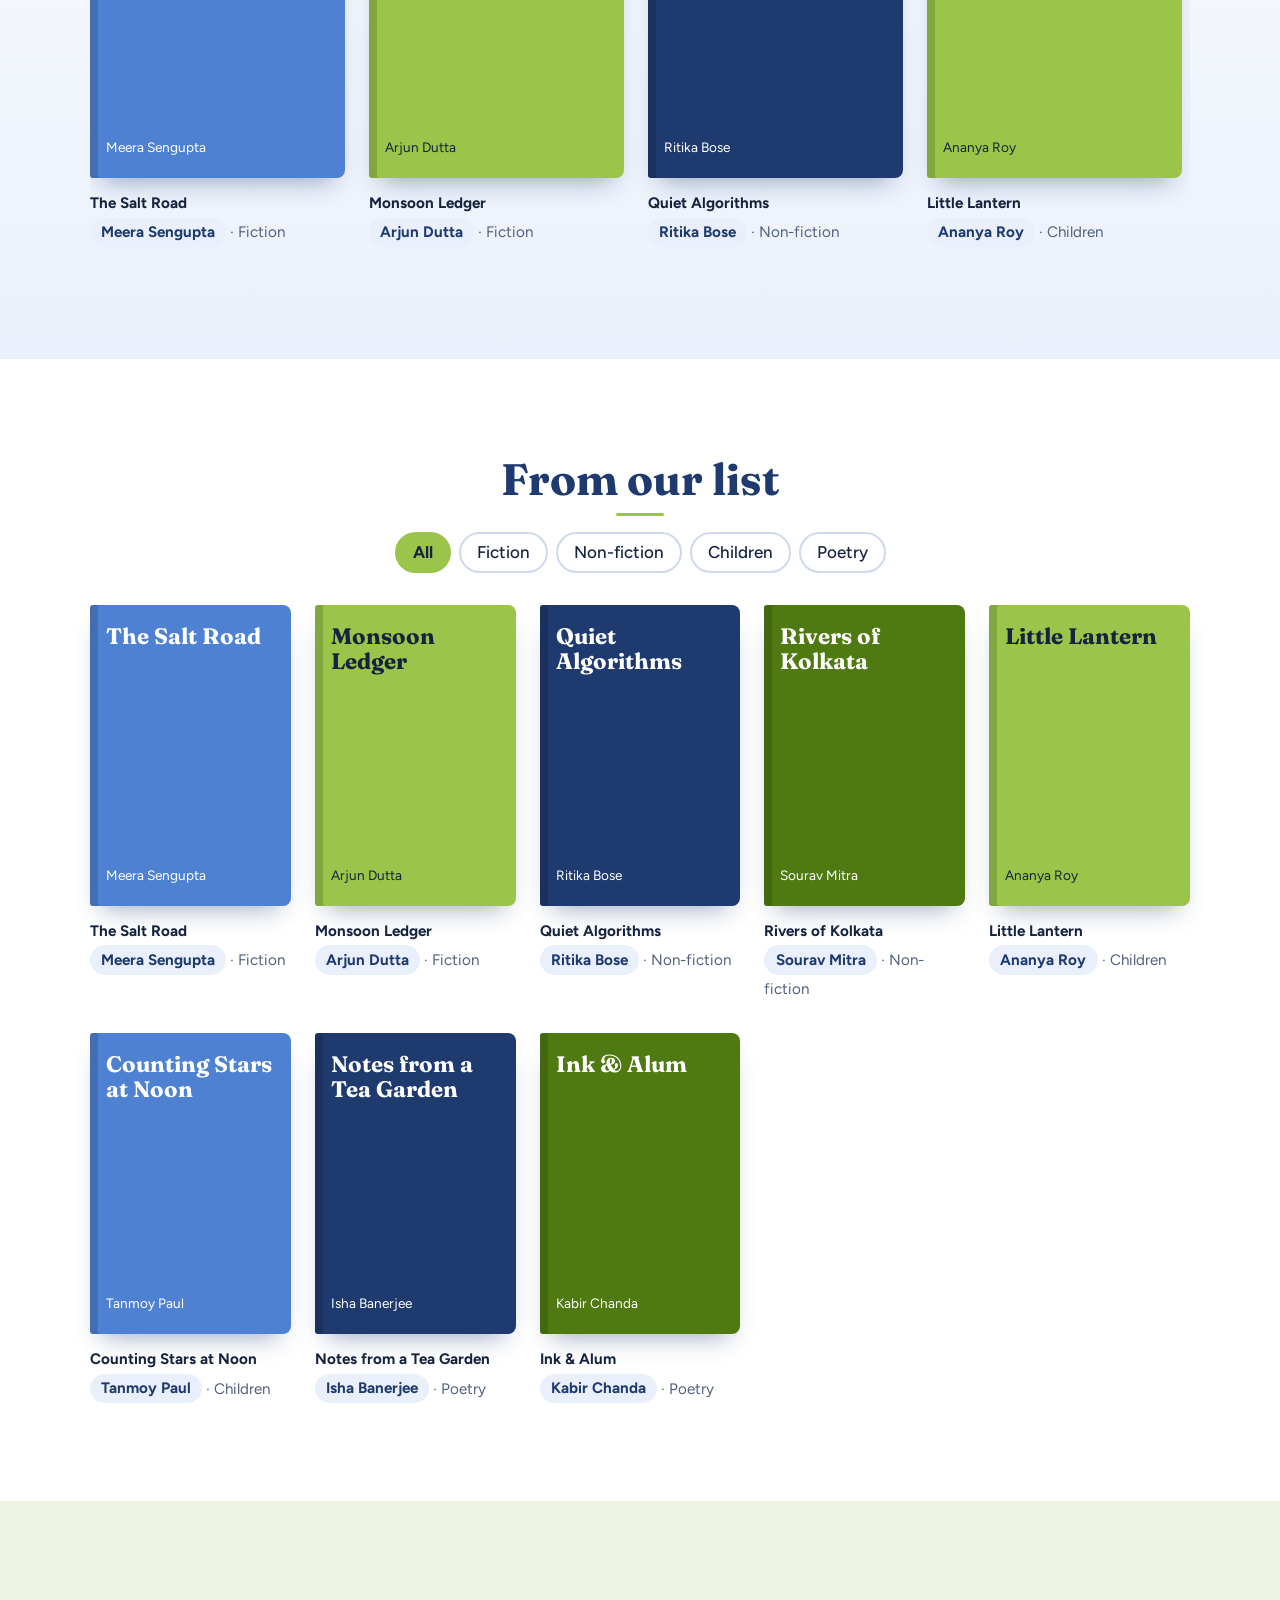
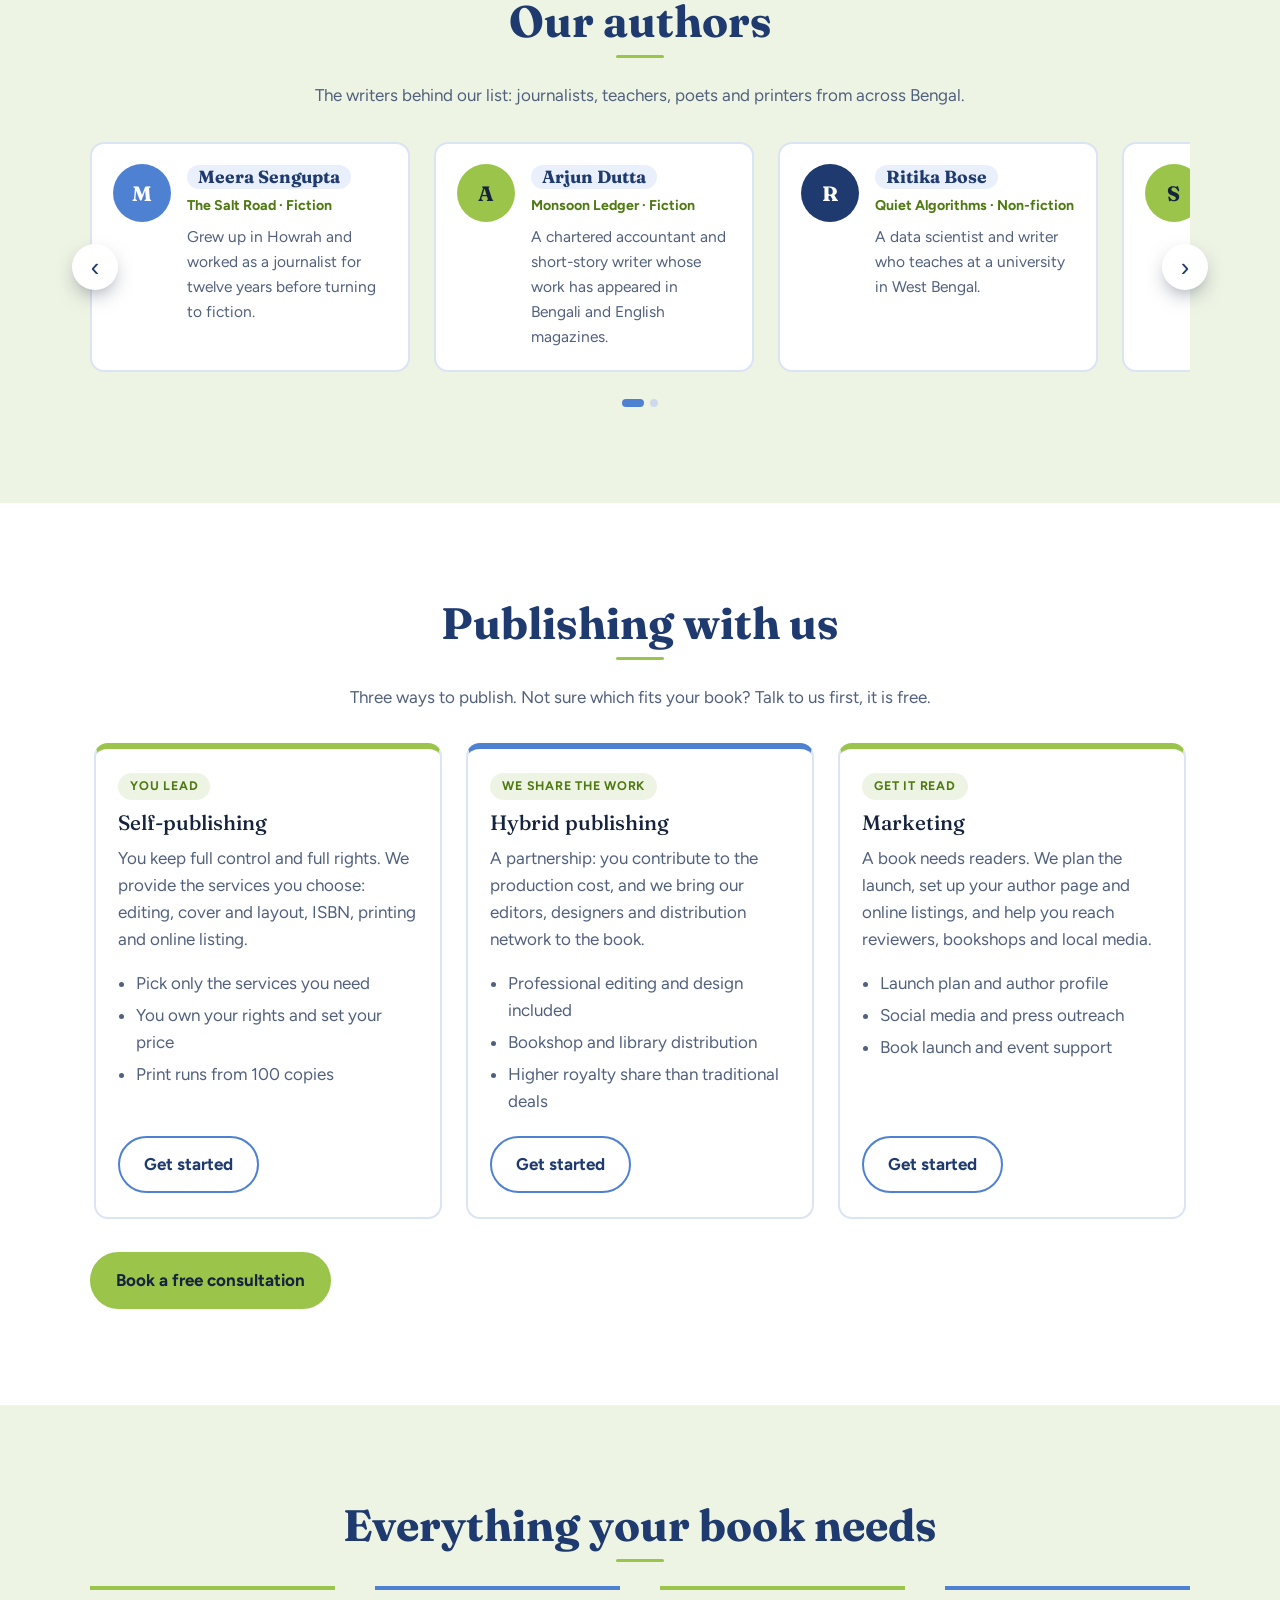
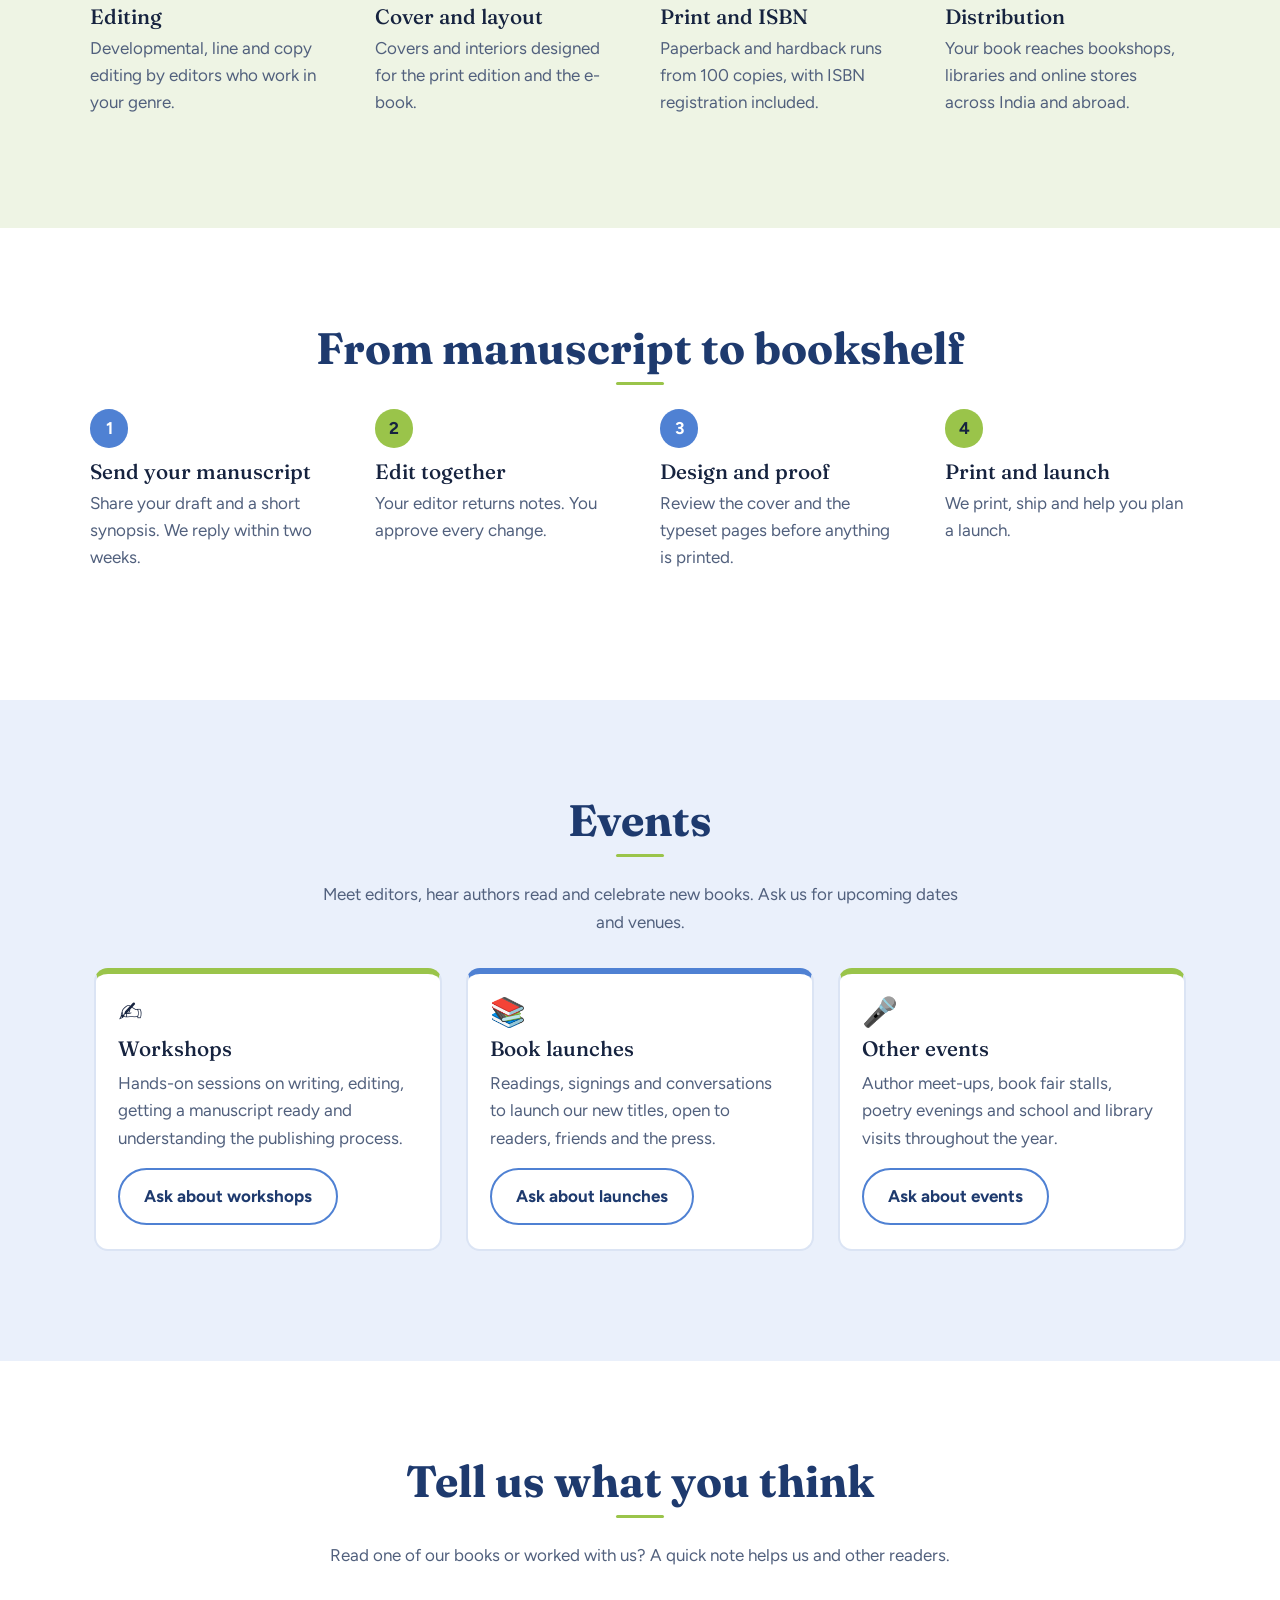
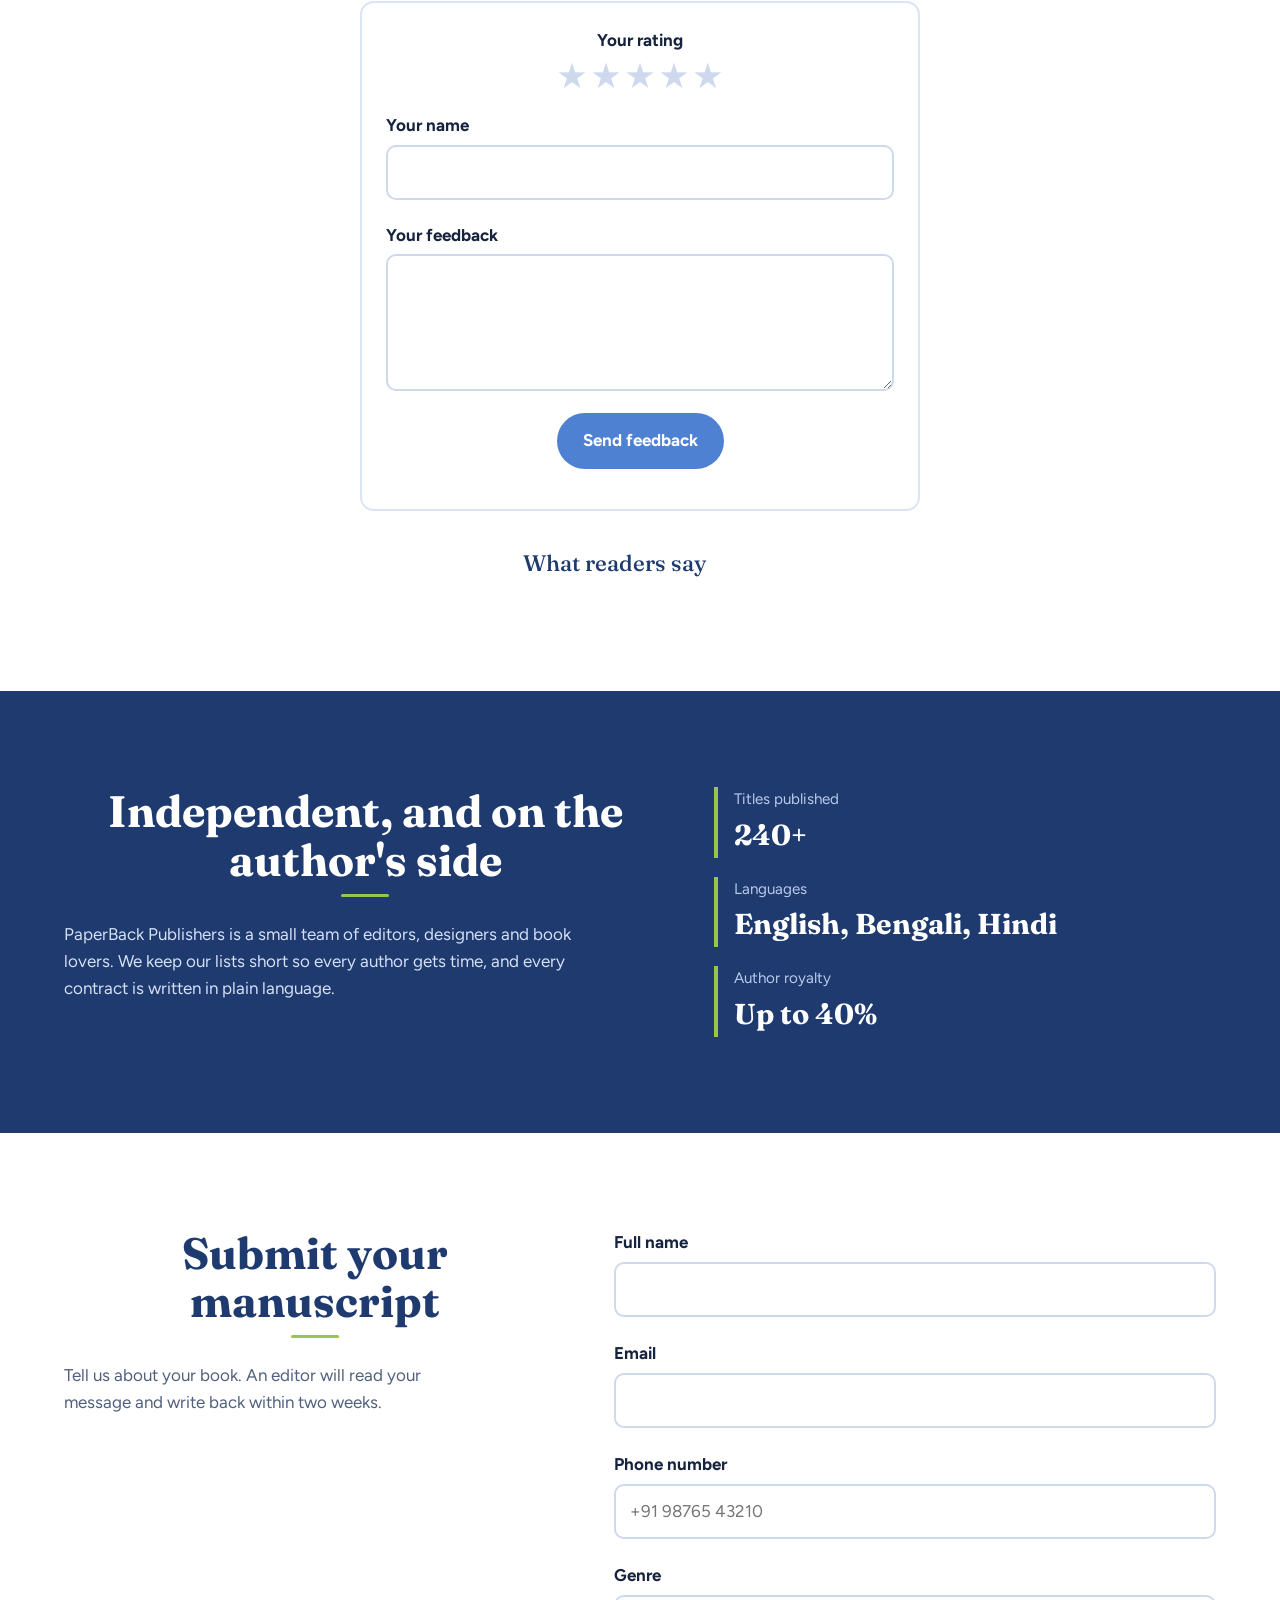
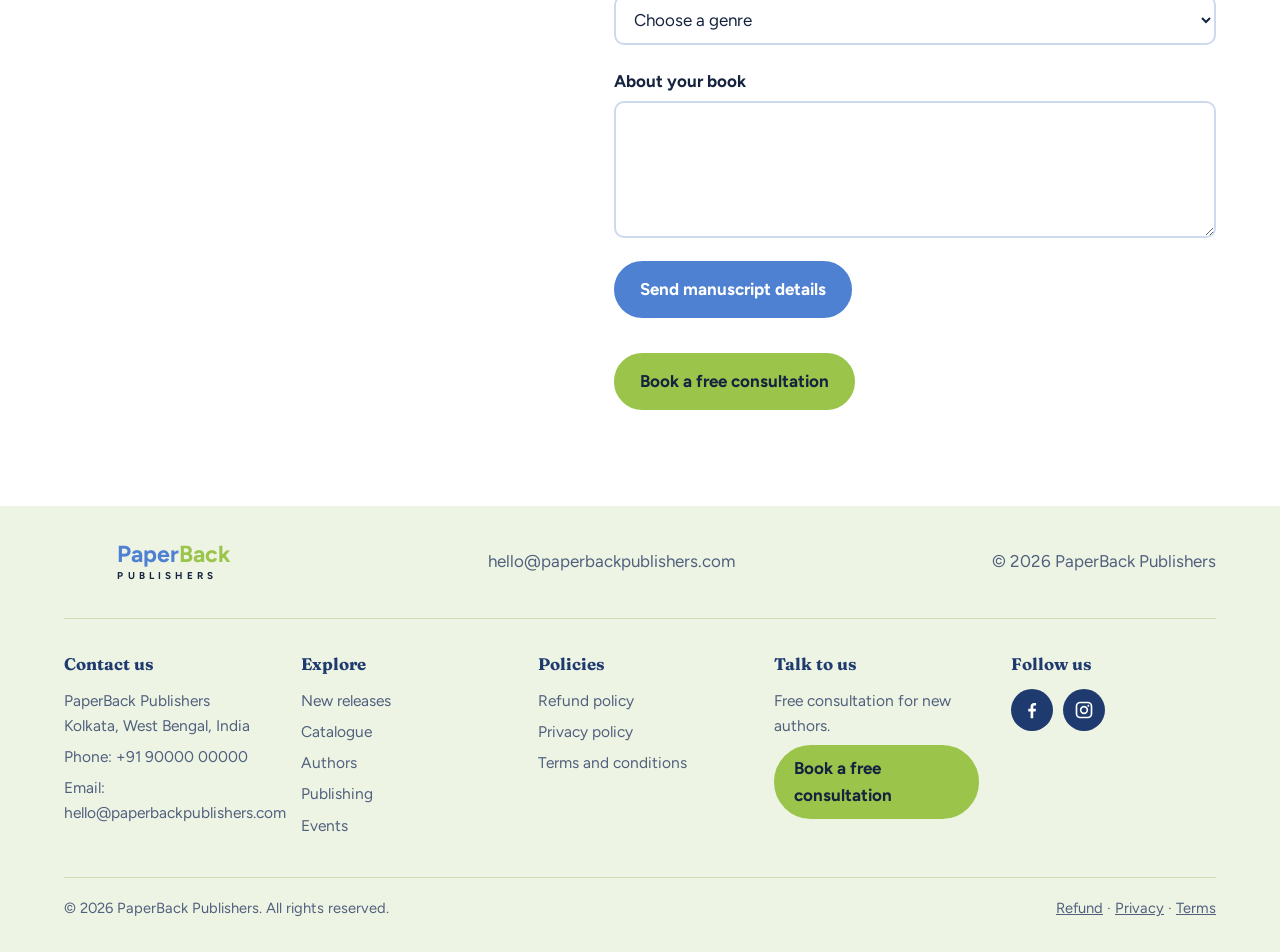
==== commit 0a04bf52: "Update index.html" ====
--- a/index.html
+++ b/index.html
@@ -12,9 +12,11 @@
 <link rel="stylesheet" href="carousel.css">
 <link rel="stylesheet" href="features.css">
 <link rel="stylesheet" href="ux.css">
-<link rel="icon" type="image/png" sizes="32x32" href="favicon-32.png">
-<link rel="icon" type="image/png" sizes="192x192" href="favicon-192.png">
-<link rel="apple-touch-icon" href="favicon-180.png">
+<link rel="icon" href="/favicon.ico?v=2" sizes="48x48">
+<link rel="icon" type="image/png" sizes="32x32" href="/favicon-32.png?v=2">
+<link rel="icon" type="image/png" sizes="48x48" href="/favicon-48.png?v=2">
+<link rel="icon" type="image/png" sizes="192x192" href="/favicon-192.png?v=2">
+<link rel="apple-touch-icon" href="/favicon-180.png?v=2">
 </head>
 <body>
 
--- a/style.css
+++ b/style.css
@@ -0,0 +1,146 @@
+:root{
+  --blue:#4F81D3; --blue-deep:#1E3A6E; --green:#9AC44A; --green-deep:#4F7A12;
+  --ink:#16233F; --muted:#51607D; --paper:#FFFFFF; --tint:#EEF4E4; --sky:#EAF0FB;
+  --serif:"Fraunces",Georgia,serif; --sans:"Figtree",system-ui,sans-serif;
+}
+*{box-sizing:border-box}
+html{scroll-behavior:smooth;scroll-padding-top:84px}
+body{margin:0;font-family:var(--sans);color:var(--ink);background:var(--paper);line-height:1.6;font-size:1.0625rem}
+img{max-width:100%}
+a{color:inherit}
+h1,h2,h3{font-family:var(--serif);line-height:1.1;margin:0}
+h1{font-size:clamp(3rem,7vw,5.5rem);font-weight:700;letter-spacing:-.02em;color:var(--blue-deep)}
+h2{font-size:clamp(1.9rem,3.5vw,2.75rem);font-weight:700;color:var(--blue-deep);margin-bottom:1.5rem}
+h3{font-size:1.3rem;font-weight:500;margin-bottom:.4rem}
+p{margin:0 0 1rem}
+:focus-visible{outline:3px solid var(--blue);outline-offset:3px}
+
+/* header */
+.site-header{position:sticky;top:0;z-index:20;display:flex;align-items:center;justify-content:space-between;gap:1rem;padding:.7rem clamp(1rem,5vw,4rem);background:rgba(255,255,255,.94);backdrop-filter:blur(8px);border-bottom:1px solid #e3e9f3}
+.brand{display:flex;align-items:center;gap:.65rem;text-decoration:none}
+.brand-mark{display:block;width:43px;height:48px;overflow:hidden;flex:none}
+.brand-mark img{display:block;width:110px;max-width:none;margin:-27px 0 0 -33.7px}
+.brand-name{display:flex;flex-direction:column;line-height:1;font-family:var(--sans);font-weight:700;font-size:1.45rem}
+.brand-name b{color:var(--blue);display:inline}
+.brand-name i{color:var(--green);font-style:normal}
+.brand-name b,.brand-name i{display:inline}
+.brand-name small{order:3;display:block;margin-top:.3rem;font-size:.62rem;letter-spacing:.42em;color:var(--ink);font-weight:700;text-transform:uppercase}
+.brand-name{display:block}
+.nav{display:flex;align-items:center;gap:1.6rem}
+.nav a{text-decoration:none;font-weight:500}
+.nav a:not(.btn):hover{color:var(--blue)}
+.nav-toggle{display:none;font:inherit;font-weight:700;background:none;border:2px solid var(--blue);color:var(--blue-deep);border-radius:999px;padding:.35rem 1rem;cursor:pointer}
+
+/* buttons */
+.btn{display:inline-block;font:inherit;font-weight:700;text-decoration:none;cursor:pointer;background:var(--blue);color:#fff;border:2px solid var(--blue);padding:.8rem 1.5rem;border-radius:999px;transition:background .2s,border-color .2s}
+.btn:hover{background:var(--blue-deep);border-color:var(--blue-deep)}
+.btn-ghost{background:transparent;color:var(--blue-deep)}
+.btn-ghost:hover{background:var(--blue-deep);color:#fff}
+.btn-small{padding:.5rem 1.1rem}
+
+/* hero */
+.hero{display:grid;grid-template-columns:1.1fr .9fr;gap:3rem;align-items:end;padding:clamp(3rem,8vw,6rem) clamp(1rem,5vw,4rem) 0;background:linear-gradient(var(--sky),#fff 85%);overflow:hidden}
+.lead{font-size:1.25rem;max-width:34ch;margin:1.5rem 0 2rem;color:var(--muted)}
+.actions{display:flex;flex-wrap:wrap;gap:.8rem;padding-bottom:4rem}
+.shelf{display:flex;align-items:flex-end;gap:6px;height:380px;border-bottom:12px solid var(--blue-deep);padding:0 1rem}
+.spine{position:relative;display:flex;align-items:center;justify-content:center;width:clamp(34px,5.5vw,58px);border-radius:4px 4px 0 0;color:#fff;transform-origin:bottom;animation:rise .8s cubic-bezier(.2,.8,.2,1) backwards;transition:transform .3s}
+.spine:hover{transform:translateY(-18px)}
+.spine em{writing-mode:vertical-rl;transform:rotate(180deg);font-family:var(--serif);font-style:normal;font-weight:500;font-size:1rem;white-space:nowrap}
+.spine::before,.spine::after{content:"";position:absolute;left:0;right:0;height:3px;background:rgba(255,255,255,.55)}
+.spine::before{top:16px}.spine::after{bottom:16px}
+.s1{height:300px;background:var(--blue);animation-delay:.05s}
+.s2{height:340px;background:var(--green);color:var(--ink);animation-delay:.12s}
+.s3{height:260px;background:var(--blue-deep);animation-delay:.19s}
+.s4{height:360px;background:var(--blue);animation-delay:.26s}
+.s5{height:290px;background:var(--green);color:var(--ink);animation-delay:.33s}
+.s6{height:320px;background:var(--blue-deep);animation-delay:.4s}
+.s7{height:270px;background:var(--green-deep);animation-delay:.47s}
+@keyframes rise{from{transform:translateY(120%);opacity:0}}
+
+/* sections */
+.section{padding:clamp(3.5rem,8vw,6rem) clamp(1rem,5vw,4rem)}
+.section>*{max-width:1100px;margin-left:auto;margin-right:auto}
+.tint{background:var(--tint)}
+.section-head{display:flex;flex-wrap:wrap;align-items:end;justify-content:space-between;gap:1rem;margin-bottom:2rem}
+.section-head h2{margin:0}
+.filters{display:flex;flex-wrap:wrap;gap:.5rem}
+.chip{font:inherit;font-weight:500;background:#fff;border:2px solid #cfd9ee;color:var(--ink);border-radius:999px;padding:.3rem 1rem;cursor:pointer}
+.chip:hover{border-color:var(--blue)}
+.chip.is-active{background:var(--green);border-color:var(--green);color:var(--ink);font-weight:700}
+
+/* books */
+.books{display:grid;grid-template-columns:repeat(auto-fill,minmax(190px,1fr));gap:2rem 1.5rem}
+.book{display:block;margin:0}
+.cover{aspect-ratio:2/3;border-radius:3px 8px 8px 3px;padding:1.2rem 1rem;display:flex;flex-direction:column;justify-content:space-between;color:#fff;box-shadow:inset 8px 0 0 rgba(0,0,0,.15),0 14px 24px -12px rgba(30,58,110,.45);transition:transform .25s}
+.book:hover .cover{transform:translateY(-6px) rotate(-1deg)}
+.cover strong{font-family:var(--serif);font-size:1.4rem;line-height:1.1;font-weight:700}
+.cover span{font-size:.85rem}
+.c-blue{background:var(--blue)}
+.c-green{background:var(--green);color:var(--ink)}
+.c-navy{background:var(--blue-deep)}
+.c-moss{background:var(--green-deep)}
+.book figcaption{padding-top:.8rem;font-size:.95rem;color:var(--muted)}
+.book figcaption b{display:block;color:var(--ink)}
+
+/* services */
+.services{display:grid;grid-template-columns:repeat(auto-fit,minmax(220px,1fr));gap:2.5rem}
+.services article{border-top:4px solid var(--green);padding-top:1rem}
+.services article:nth-child(even){border-color:var(--blue)}
+.services p{color:var(--muted)}
+
+/* process */
+.steps{list-style:none;padding:0;display:grid;grid-template-columns:repeat(auto-fit,minmax(220px,1fr));gap:2.5rem;counter-reset:step}
+.steps li{counter-increment:step;position:relative;padding-top:3.2rem}
+.steps li::before{content:counter(step);position:absolute;top:0;left:0;width:2.4rem;height:2.4rem;border-radius:50%;display:grid;place-items:center;background:var(--blue);color:#fff;font-weight:700}
+.steps li:nth-child(even)::before{background:var(--green);color:var(--ink)}
+.steps p{color:var(--muted)}
+
+/* about */
+.about{display:grid;grid-template-columns:1.2fr 1fr;gap:3rem;background:var(--blue-deep);color:#fff}
+.about>*{margin:0;max-width:none}
+.about h2{color:#fff}
+.about p{color:#d5e0f5;max-width:50ch}
+.facts{display:grid;gap:1.2rem;align-content:center}
+.facts div{border-left:4px solid var(--green);padding-left:1rem}
+.facts dt{color:#b9c9ea;font-size:.95rem}
+.facts dd{margin:0;font-family:var(--serif);font-size:1.8rem;font-weight:700}
+
+/* form */
+.submit{display:grid;grid-template-columns:1fr 1.2fr;gap:3rem;align-items:start}
+.submit>*{margin:0;max-width:none}
+.submit p{color:var(--muted);max-width:36ch}
+form{display:grid;gap:1.1rem}
+label{display:grid;gap:.35rem;font-weight:700}
+input,select,textarea{font:inherit;font-weight:400;padding:.75rem .9rem;border:2px solid #cfd9ee;border-radius:10px;background:#fff;color:var(--ink);width:100%}
+input:focus,select:focus,textarea:focus{outline:none;border-color:var(--blue)}
+.invalid input,.invalid select,.invalid textarea{border-color:#B3261E}
+.error{color:#B3261E;font-size:.9rem;font-weight:500;min-height:0}
+.status{color:var(--green-deep);font-weight:700;margin:0}
+form .btn{justify-self:start}
+
+/* footer */
+.site-footer{display:flex;flex-wrap:wrap;align-items:center;justify-content:space-between;gap:1rem;padding:2rem clamp(1rem,5vw,4rem);background:var(--tint)}
+.site-footer p{margin:0;color:var(--muted)}
+
+/* responsive */
+@media (max-width:860px){
+  .hero,.about,.submit{grid-template-columns:1fr}
+  .shelf{height:300px}
+  .nav-toggle{display:block}
+  .nav{display:none;position:absolute;top:100%;left:0;right:0;flex-direction:column;align-items:flex-start;gap:1rem;padding:1.2rem clamp(1rem,5vw,4rem) 1.5rem;background:#fff;border-bottom:1px solid #e3e9f3}
+  .nav.open{display:flex}
+}
+@media (prefers-reduced-motion:reduce){
+  html{scroll-behavior:auto}
+  *,*::before,*::after{animation:none!important;transition:none!important}
+}
+
+/* book links */
+.book-link{display:block;text-decoration:none;color:inherit}
+.book-link:hover figcaption b{color:var(--blue);text-decoration:underline}
+
+/* book cover photos uploaded from the admin (served as small WebP files) */
+.cover.has-img{padding:0;overflow:hidden;background:#e9eef8}
+.cover.has-img:not(.big-cover){position:relative}
+.cover.has-img img{position:absolute;inset:0;width:100%;height:100%;object-fit:cover;display:block}
+.cover.has-img::after{content:"";position:absolute;inset:0;box-shadow:inset 8px 0 0 rgba(0,0,0,.15);border-radius:inherit;pointer-events:none}
--- a/carousel.css
+++ b/carousel.css
@@ -0,0 +1,28 @@
+.carousel{position:relative;overflow:hidden;background:var(--blue-deep)}
+.slides{display:flex;transition:transform .6s cubic-bezier(.2,.8,.2,1)}
+.slide{flex:0 0 100%;min-height:440px;display:grid;grid-template-columns:1.2fr .8fr;gap:2rem;align-items:center;padding:3rem clamp(1rem,5vw,4rem) 4.5rem;color:#fff}
+.slide.is-blue{background:var(--blue)}
+.slide.is-navy{background:var(--blue-deep)}
+.slide.is-green{background:var(--green);color:var(--ink)}
+.slide h2{color:inherit;font-size:clamp(2rem,4.5vw,3.6rem);margin-bottom:1rem;max-width:16ch}
+.slide p{font-size:1.2rem;max-width:42ch;margin-bottom:1.6rem}
+.slide .btn{background:#fff;border-color:#fff;color:var(--blue-deep)}
+.slide .btn:hover{background:var(--ink);border-color:var(--ink);color:#fff}
+.slide-art{display:flex;justify-content:center;gap:1rem}
+.slide-art .cover{width:150px;flex:none;font-size:.8rem}
+.slide-art .cover strong{font-size:1.1rem}
+.slide-art .cover:nth-child(2){margin-top:2.5rem}
+.slide-art .cover:nth-child(3){margin-top:-1rem}
+.slide.is-green .cover.c-green{background:#fff}
+.car-btn{position:absolute;top:50%;transform:translateY(-50%);width:46px;height:46px;border-radius:50%;border:2px solid #fff;background:rgba(22,35,63,.45);color:#fff;font-size:1.4rem;line-height:1;cursor:pointer}
+.car-btn:hover{background:var(--ink)}
+.car-prev{left:1rem}.car-next{right:1rem}
+.dots{position:absolute;left:0;right:0;bottom:1.2rem;display:flex;justify-content:center;gap:.6rem}
+.dot{width:14px;height:14px;border-radius:50%;border:2px solid #fff;background:transparent;padding:0;cursor:pointer}
+.dot.is-active{background:#fff}
+@media (max-width:860px){
+  .slide{grid-template-columns:1fr;min-height:480px;padding-bottom:5rem}
+  .slide-art{display:none}
+  .car-btn{top:auto;bottom:.8rem;transform:none}
+}
+@media (prefers-reduced-motion:reduce){.slides{transition:none}}
--- a/features.css
+++ b/features.css
@@ -0,0 +1,84 @@
+/* PaperBack – added features. Existing styles live in style.css and are untouched. */
+
+/* nav: fit the extra links */
+@media (min-width:861px){
+  .nav{gap:1.05rem}
+  .nav a{font-size:.97rem}
+}
+
+/* shared card grid used by the new panels */
+.pb-grid{display:grid;grid-template-columns:repeat(auto-fit,minmax(250px,1fr));gap:1.5rem}
+.pb-card{background:#fff;border:2px solid #dbe4f4;border-top:6px solid var(--green);border-radius:14px;padding:1.5rem 1.4rem;display:flex;flex-direction:column}
+.pb-card:nth-child(even){border-top-color:var(--blue)}
+.pb-card h3{margin-bottom:.6rem}
+.pb-card p{color:var(--muted)}
+.pb-card ul{margin:0 0 1rem;padding-left:1.1rem;color:var(--muted)}
+.pb-card li{margin-bottom:.3rem}
+.pb-card .tag{align-self:flex-start;font-size:.78rem;font-weight:700;letter-spacing:.06em;text-transform:uppercase;background:var(--tint);color:var(--green-deep);border-radius:999px;padding:.2rem .75rem;margin-bottom:.8rem}
+.pb-card .btn{margin-top:auto;align-self:flex-start}
+.pb-lead{color:var(--muted);max-width:60ch;margin-bottom:2rem}
+
+/* new releases */
+.new-releases{background:linear-gradient(#fff,var(--sky))}
+.release{position:relative}
+.release .badge{position:absolute;top:-10px;right:-8px;z-index:2;background:var(--green);color:var(--ink);font-size:.75rem;font-weight:700;letter-spacing:.05em;text-transform:uppercase;padding:.25rem .7rem;border-radius:999px;box-shadow:0 4px 10px -4px rgba(0,0,0,.35)}
+
+/* authors */
+.author-card{display:flex;gap:1rem;align-items:flex-start;background:#fff;border:2px solid #dbe4f4;border-radius:14px;padding:1.3rem}
+.avatar{flex:none;width:58px;height:58px;border-radius:50%;display:grid;place-items:center;font-family:var(--serif);font-weight:700;font-size:1.3rem;color:#fff;background:var(--blue)}
+.avatar.g{background:var(--green);color:var(--ink)}
+.avatar.n{background:var(--blue-deep)}
+.author-card h3{margin-bottom:.1rem}
+.author-card small{display:block;color:var(--green-deep);font-weight:700;margin-bottom:.5rem}
+.author-card p{margin:0;color:var(--muted);font-size:.97rem}
+
+/* events */
+.events{background:var(--sky)}
+.event-card .ico{font-size:1.8rem;line-height:1;margin-bottom:.7rem}
+
+/* form: phone field (mirrors the label styling in style.css) */
+.field{display:grid;gap:.35rem;font-weight:700}
+.field.invalid input{border-color:#B3261E}
+
+/* hero/ctas */
+.btn-green{background:var(--green);border-color:var(--green);color:var(--ink)}
+.btn-green:hover{background:var(--green-deep);border-color:var(--green-deep);color:#fff}
+.cta-row{display:flex;flex-wrap:wrap;gap:.8rem;margin-top:1.2rem}
+
+/* floating WhatsApp button (bottom right) */
+.wa-float{position:fixed;right:18px;bottom:18px;z-index:40;width:58px;height:58px;border-radius:50%;background:#25D366;display:grid;place-items:center;box-shadow:0 8px 20px -6px rgba(0,0,0,.45);transition:transform .2s}
+.wa-float:hover{transform:scale(1.08)}
+.wa-float svg{width:32px;height:32px;fill:#fff}
+
+/* side social nav (right edge) */
+.side-social{position:fixed;right:0;top:62%;transform:translateY(-50%);z-index:30;display:flex;flex-direction:column;gap:2px;border-radius:10px 0 0 10px;overflow:hidden;box-shadow:-4px 4px 14px -6px rgba(0,0,0,.35)}
+.side-social a{display:grid;place-items:center;width:40px;height:40px;color:#fff;transition:width .2s}
+.side-social a:hover{width:48px}
+.side-social svg{width:20px;height:20px;fill:#fff}
+.side-social .fb{background:#1877F2}
+.side-social .ig{background:linear-gradient(45deg,#F9A13B,#E1306C 50%,#833AB4)}
+
+/* extended footer */
+.site-footer{display:block}
+.foot-top{display:flex;flex-wrap:wrap;align-items:center;justify-content:space-between;gap:1rem}
+.foot-ext{display:grid;grid-template-columns:repeat(auto-fit,minmax(200px,1fr));gap:2rem;margin-top:2rem;padding-top:2rem;border-top:1px solid #cfdcb8}
+.foot-ext h4{font-family:var(--serif);font-size:1.05rem;margin:0 0 .7rem;color:var(--blue-deep)}
+.foot-ext p,.foot-ext li{color:var(--muted);margin:0 0 .4rem;font-size:.97rem}
+.foot-ext ul{list-style:none;margin:0;padding:0}
+.foot-ext a{text-decoration:none}
+.foot-ext a:hover{color:var(--blue);text-decoration:underline}
+.foot-bottom{margin-top:2rem;padding-top:1.2rem;border-top:1px solid #cfdcb8;display:flex;flex-wrap:wrap;gap:.5rem 1.5rem;justify-content:space-between;color:var(--muted);font-size:.92rem}
+
+/* policy pages */
+.policy{max-width:760px;margin:0 auto;padding:3rem clamp(1rem,5vw,2rem) 4rem}
+.policy h1{font-size:clamp(2rem,5vw,3rem);margin-bottom:.5rem}
+.policy h2{font-size:1.35rem;margin:2rem 0 .6rem}
+.policy p,.policy li{color:var(--muted)}
+.policy .updated{font-size:.9rem}
+
+@media (max-width:860px){
+  .wa-float{width:54px;height:54px;right:14px;bottom:14px}
+  .side-social{top:70%}
+  .side-social a{width:36px;height:36px}
+  .release .badge{right:0}
+}
--- a/ux.css
+++ b/ux.css
@@ -0,0 +1,100 @@
+/* PaperBack – UX layer: mega-menu nav, scroll rails, smart header, footer social */
+.site-header{transition:transform .3s ease,box-shadow .3s}
+.site-header.hide{transform:translateY(-100%)}
+.site-header.scrolled{box-shadow:0 8px 20px -14px rgba(22,35,63,.55)}
+/* dropdown nav */
+.dd{position:relative}
+.dd-btn{font:inherit;font-weight:500;background:none;border:0;padding:.4rem 0;cursor:pointer;color:inherit;display:flex;align-items:center;gap:.35rem}
+.dd-btn::after{content:"";width:7px;height:7px;border:solid currentColor;border-width:0 2px 2px 0;transform:rotate(45deg) translateY(-2px);transition:transform .2s}
+.dd-btn:hover,.dd.open .dd-btn{color:var(--blue)}
+.dd-menu{display:flex;flex-direction:column;min-width:230px;background:#fff;border:1px solid #e3e9f3;border-top:3px solid var(--green);border-radius:0 0 12px 12px;box-shadow:0 18px 34px -16px rgba(22,35,63,.45)}
+.dd-menu a{padding:.65rem 1.1rem;border-left:3px solid transparent}
+.dd-menu a:hover{background:var(--sky);border-left-color:var(--green);color:var(--blue-deep)}
+@media(min-width:861px){
+  .dd-menu{position:absolute;top:100%;left:-1rem;opacity:0;visibility:hidden;transform:translateY(8px);transition:opacity .2s,transform .2s,visibility .2s}
+  .dd:hover .dd-menu,.dd.open .dd-menu,.dd:focus-within .dd-menu{opacity:1;visibility:visible;transform:none}
+  .dd:hover .dd-btn::after,.dd.open .dd-btn::after{transform:rotate(-135deg)}
+}
+@media(max-width:860px){
+  .nav{max-height:calc(100vh - 70px);overflow:auto;width:100%}
+  .dd{width:100%;border-top:1px solid #eef2f9}
+  .dd-btn{width:100%;justify-content:space-between;padding:.7rem 0}
+  .dd-menu{display:none;border:0;box-shadow:none;background:var(--sky);border-radius:8px;margin-bottom:.6rem}
+  .dd.open .dd-menu{display:flex}
+  .dd.open .dd-btn::after{transform:rotate(-135deg)}
+}
+/* rails */
+.rail-wrap{position:relative;max-width:1100px;margin:0 auto}
+.rail{display:flex!important;gap:1.5rem;overflow-x:auto;scroll-snap-type:x mandatory;scrollbar-width:none;padding:14px 4px 22px;margin:-14px 0 -8px}
+.rail::-webkit-scrollbar{display:none}
+.rail>*{flex:0 0 clamp(250px,30%,320px);scroll-snap-align:start}
+.rail.books>*{flex-basis:clamp(160px,22%,210px)}
+.rail.grabbing{cursor:grabbing;scroll-snap-type:none}
+.rail.grabbing *{pointer-events:none;user-select:none}
+.rail-btn{position:absolute;top:50%;z-index:5;width:46px;height:46px;margin-top:-23px;border-radius:50%;border:0;background:#fff;color:var(--blue-deep);font-size:1.6rem;line-height:1;cursor:pointer;box-shadow:0 8px 20px -6px rgba(22,35,63,.5);transition:opacity .2s,transform .2s}
+.rail-btn:hover{background:var(--blue-deep);color:#fff}
+.rail-prev{left:-18px}.rail-next{right:-18px}
+.rail-btn[disabled]{opacity:0;pointer-events:none}
+.rail-wrap.no-scroll .rail-btn{display:none}
+.rail-wrap.no-scroll .rail>*{flex:1 1 250px}
+.rail-dots{display:flex;justify-content:center;gap:6px;margin-top:.8rem}
+.rail-dots i{width:8px;height:8px;border-radius:50%;background:#cfd9ee;transition:.2s}
+.rail-dots i.on{background:var(--blue);width:22px;border-radius:6px}
+.rail-wrap.no-scroll .rail-dots{display:none}
+@media(max-width:860px){.rail-prev{left:-8px}.rail-next{right:-8px}.rail-btn{width:40px;height:40px}}
+/* section reveal */
+.fx{opacity:0;transform:translateY(22px);transition:opacity .7s ease,transform .7s ease}
+.fx.in{opacity:1;transform:none}
+/* footer social */
+.foot-social{display:flex;gap:.6rem;margin-top:.4rem}
+.foot-social a{display:grid;place-items:center;width:42px;height:42px;border-radius:50%;background:var(--blue-deep);transition:transform .2s,background .2s}
+.foot-social a:hover{transform:translateY(-3px);background:var(--blue)}
+.foot-social svg{width:20px;height:20px;fill:#fff}
+@media(prefers-reduced-motion:reduce){.fx{opacity:1;transform:none;transition:none}.rail{scroll-behavior:auto}}
+
+/* centred section headers */
+.section h2,.section-head h2,.section>div>h2{text-align:center}
+.section h2::after{content:"";display:block;width:48px;height:3px;margin:.6rem auto 0;border-radius:3px;background:var(--green)}
+.section-head{flex-direction:column;align-items:center;justify-content:center;text-align:center}
+.section-head .filters{justify-content:center}
+.pb-lead{margin-left:auto;margin-right:auto;text-align:center}
+.about h2::after{background:var(--green)}
+/* backdrop on author names */
+.book figcaption .author,.author-card h3{display:inline-block;background:var(--sky);color:var(--blue-deep);font-weight:700;padding:.15rem .7rem;border-radius:999px}
+.book figcaption .author{margin:.15rem 0}
+.author-card h3{font-size:1.1rem;margin-bottom:.35rem}
+/* back-to-top (sits above the WhatsApp button) */
+.to-top{position:fixed;right:18px;bottom:90px;z-index:40;width:46px;height:46px;border:0;border-radius:50%;background:var(--blue-deep);color:#fff;cursor:pointer;display:grid;place-items:center;box-shadow:0 8px 20px -6px rgba(22,35,63,.55);opacity:0;visibility:hidden;transform:translateY(10px);transition:opacity .25s,transform .25s,visibility .25s,background .2s}
+.to-top.show{opacity:1;visibility:visible;transform:none}
+.to-top:hover{background:var(--blue)}
+.to-top:focus-visible{outline:3px solid var(--green);outline-offset:2px}
+.to-top svg{width:22px;height:22px;fill:none;stroke:currentColor;stroke-width:2.5;stroke-linecap:round;stroke-linejoin:round}
+@media(max-width:860px){.to-top{right:14px;bottom:82px}}
+
+/* feedback section */
+.fb-form{max-width:560px;margin:0 auto;padding:1.5rem;background:#fff;border:2px solid #dbe4f4;border-radius:14px;gap:1rem}
+.fb-form .fb-field{display:grid;gap:.35rem}
+.fb-form .fb-field>label{font-weight:700}
+.fb-form .fb-field.invalid input,.fb-form .fb-field.invalid textarea{border-color:#B3261E}
+.fb-form .btn{justify-self:center}
+.fb-form .status{text-align:center}
+.fb-rating{border:0;padding:0;margin:0;text-align:center}
+.fb-rating legend{font-weight:700;padding:0;margin:0 auto .3rem}
+.stars{display:inline-flex;flex-direction:row-reverse;gap:.15rem}
+.stars input{position:absolute;opacity:0;width:1px;height:1px;pointer-events:none}
+.stars label{display:block;font-size:2.2rem;line-height:1;cursor:pointer;color:#cfd9ee;transition:color .15s,transform .15s}
+.stars label::before{content:"\2605"}
+.stars label:hover{transform:scale(1.12)}
+.stars input:checked~label,.stars label:hover,.stars label:hover~label{color:#E0A100}
+.stars input:focus-visible+label{outline:3px solid var(--blue);outline-offset:2px;border-radius:4px}
+.sr{position:absolute;width:1px;height:1px;overflow:hidden;clip:rect(0 0 0 0);white-space:nowrap}
+.fb-rating .error{display:block}
+
+/* approved feedback list */
+.fb-list-title{text-align:center;font-size:1.4rem;color:var(--blue-deep);margin:2.5rem 0 1.2rem}
+.fb-list{display:grid;grid-template-columns:repeat(auto-fit,minmax(240px,1fr));gap:1.2rem;max-width:1100px;margin:0 auto}
+.fb-card{background:#fff;border:2px solid #dbe4f4;border-top:6px solid var(--green);border-radius:14px;padding:1.2rem 1.3rem;display:flex;flex-direction:column;gap:.6rem}
+.fb-card:nth-child(even){border-top-color:var(--blue)}
+.fb-card p{margin:0;color:var(--muted);flex:1}
+.fb-card b{color:var(--ink)}
+.fb-stars{color:#E0A100;letter-spacing:.1em;font-size:1.1rem}
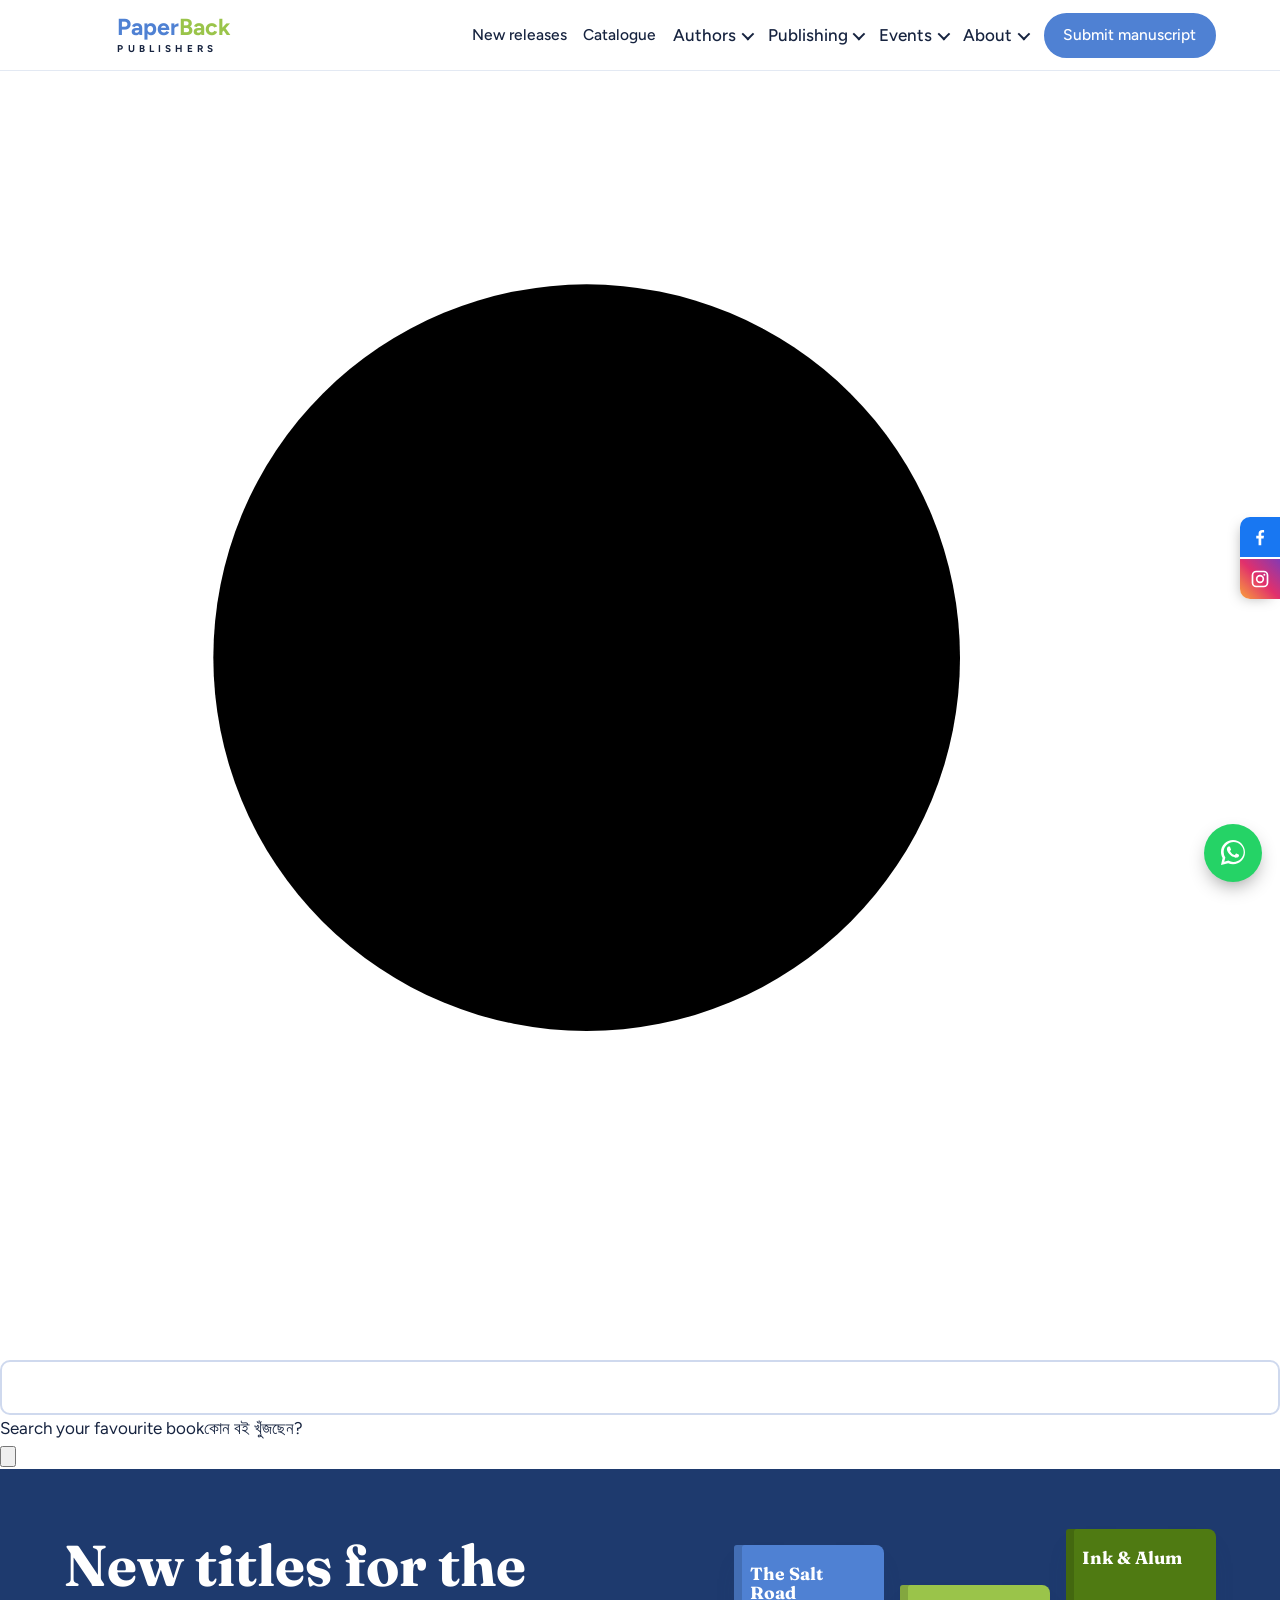
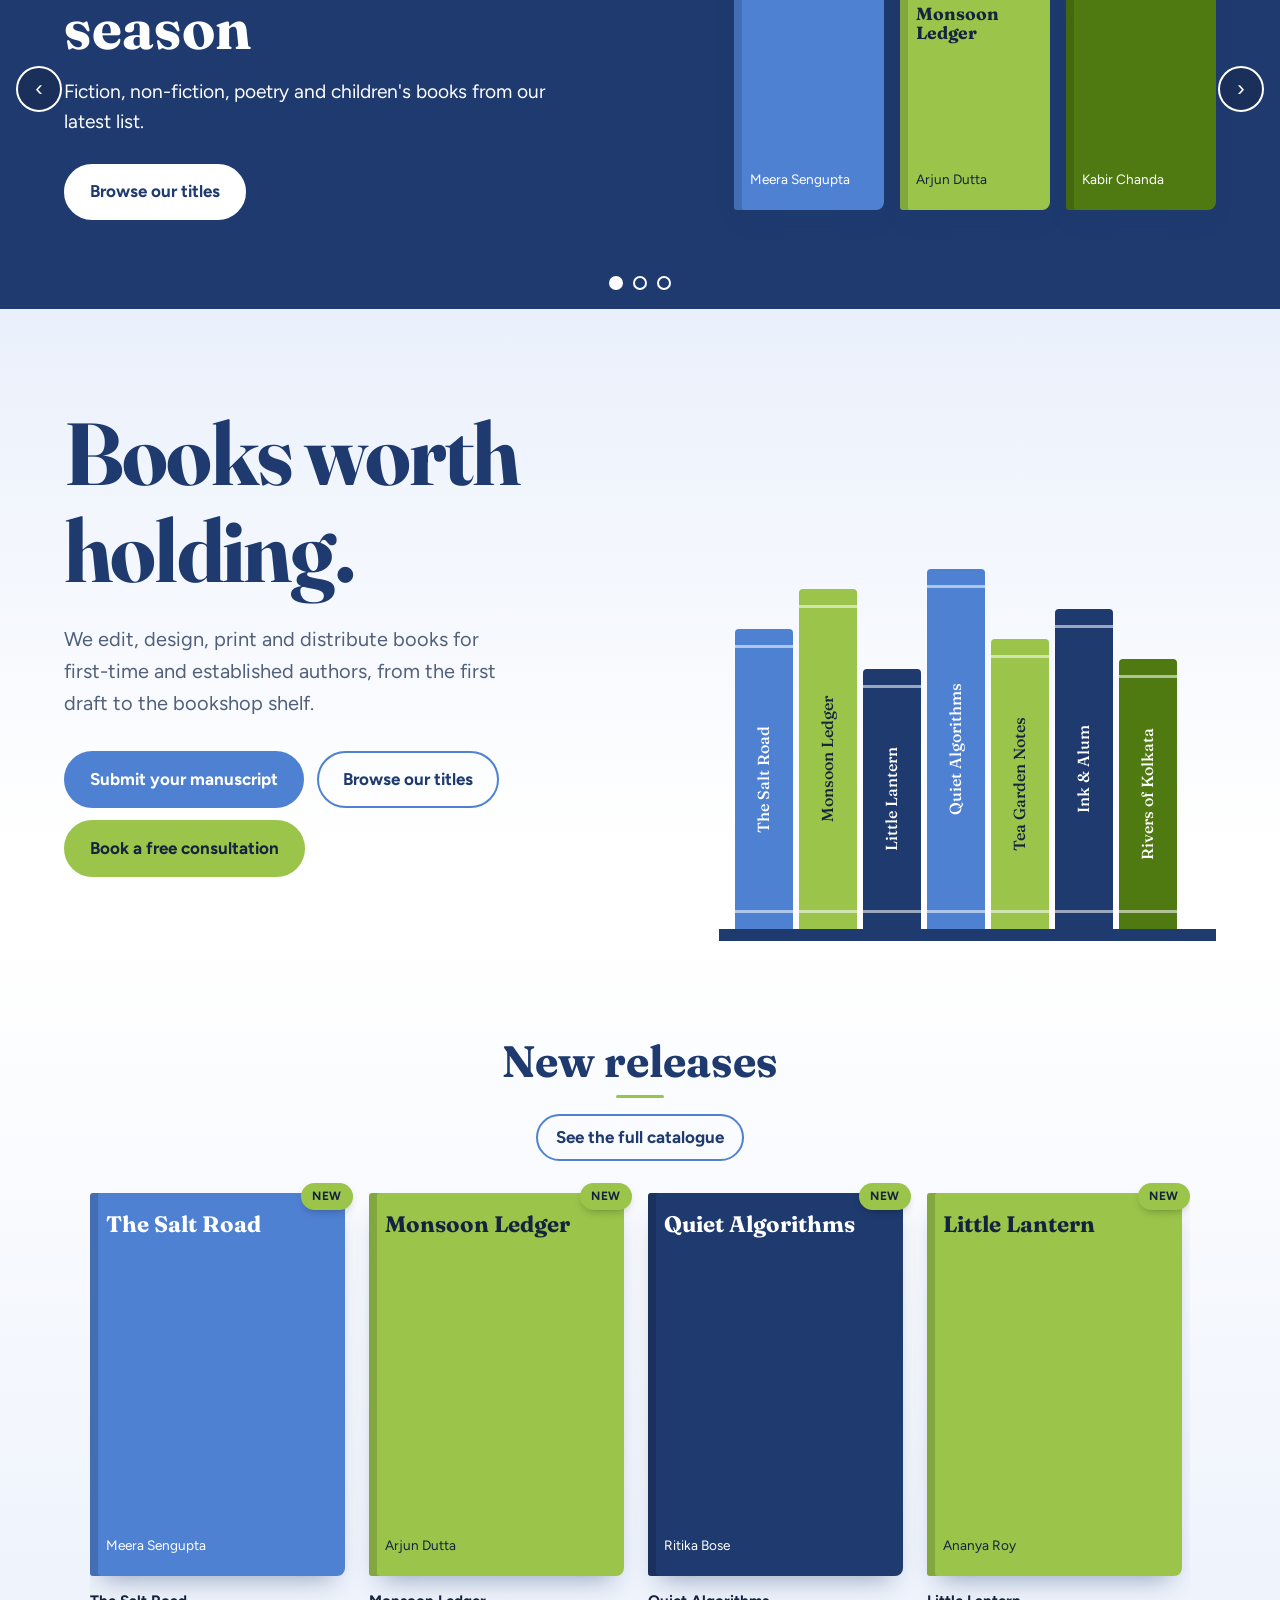
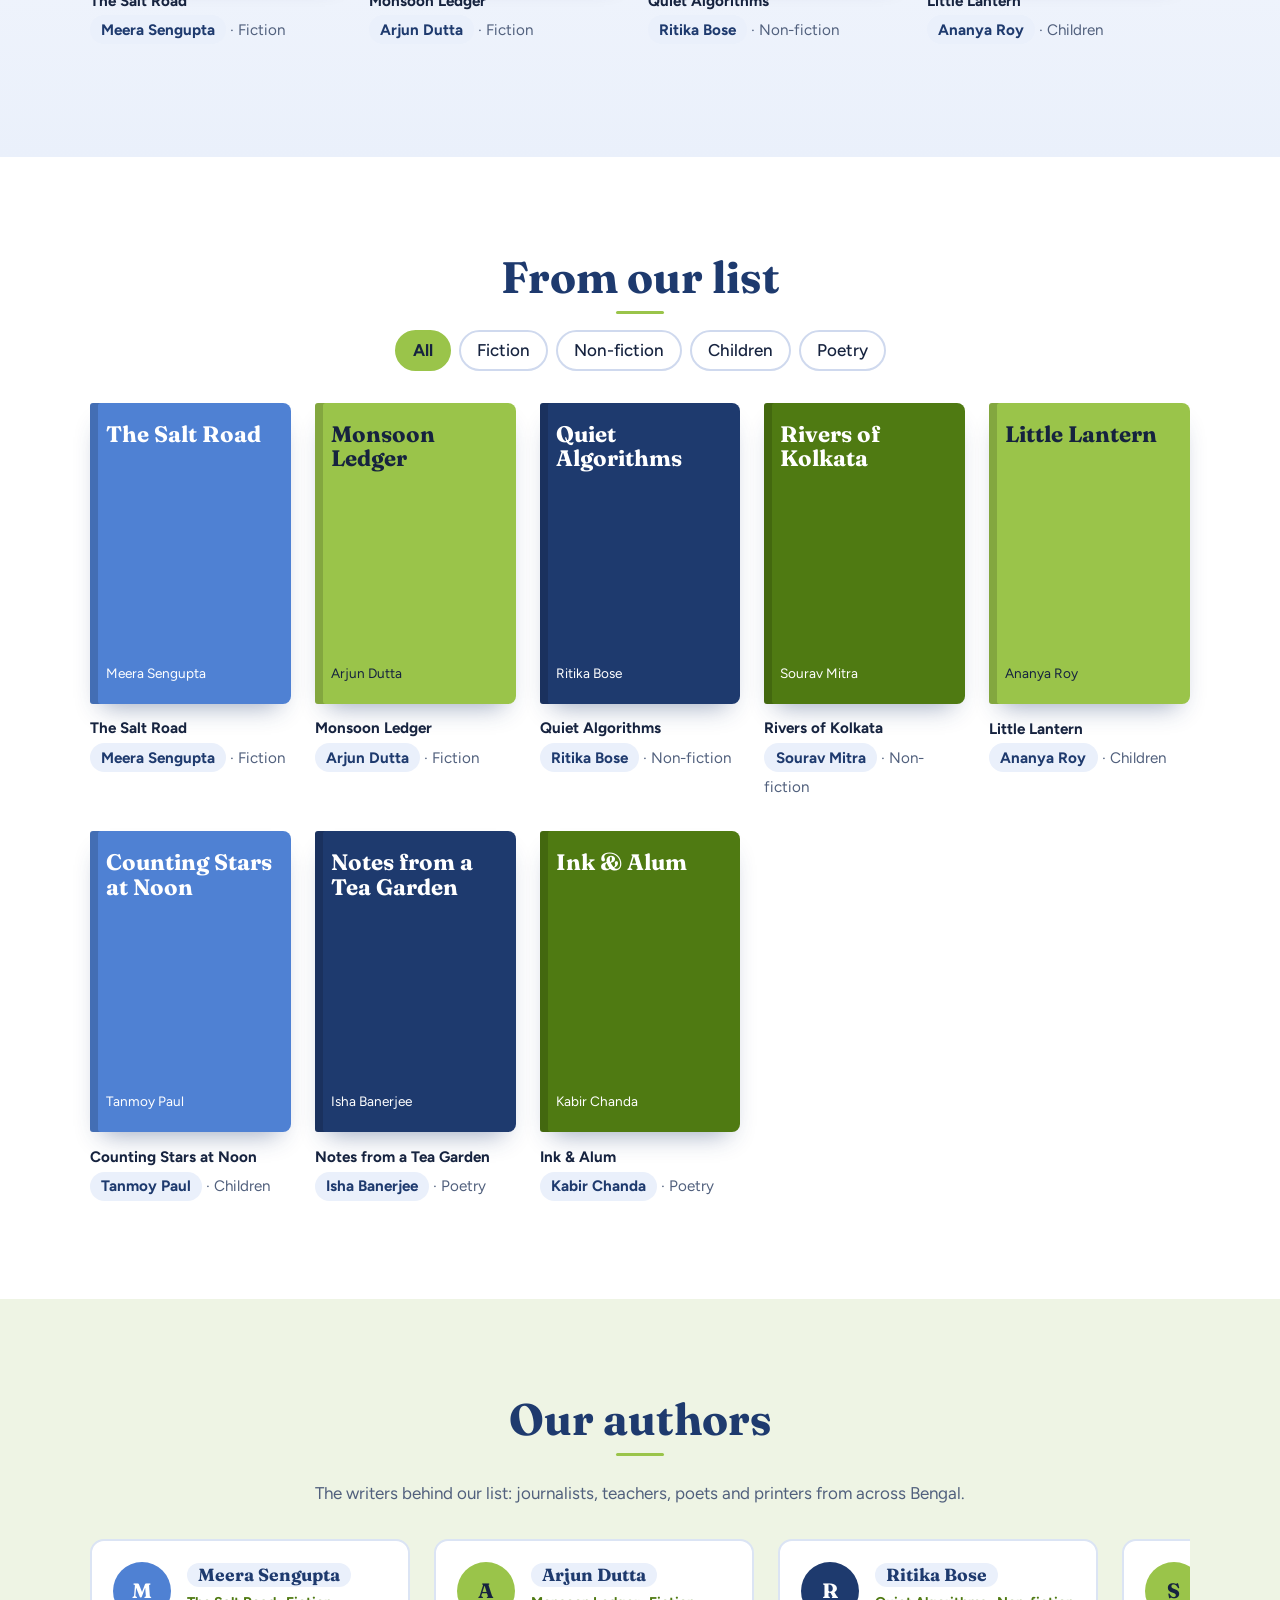
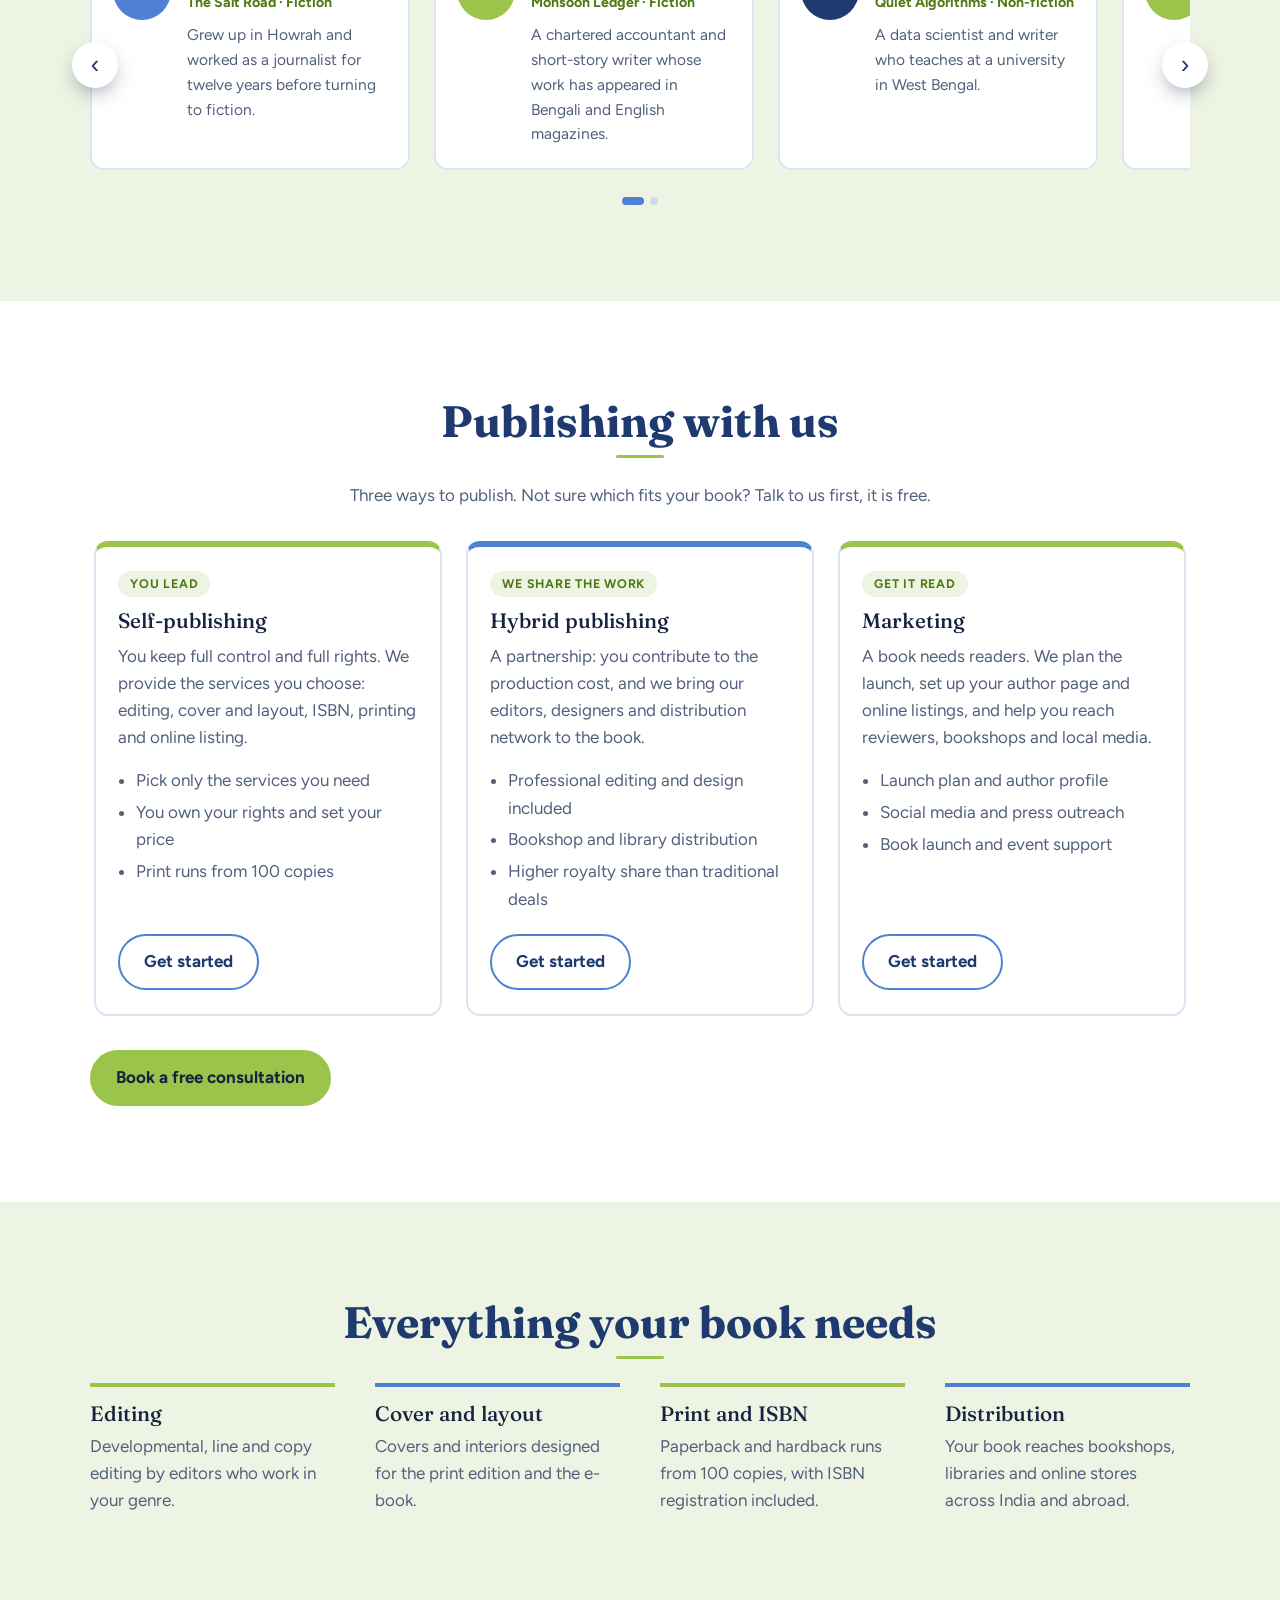
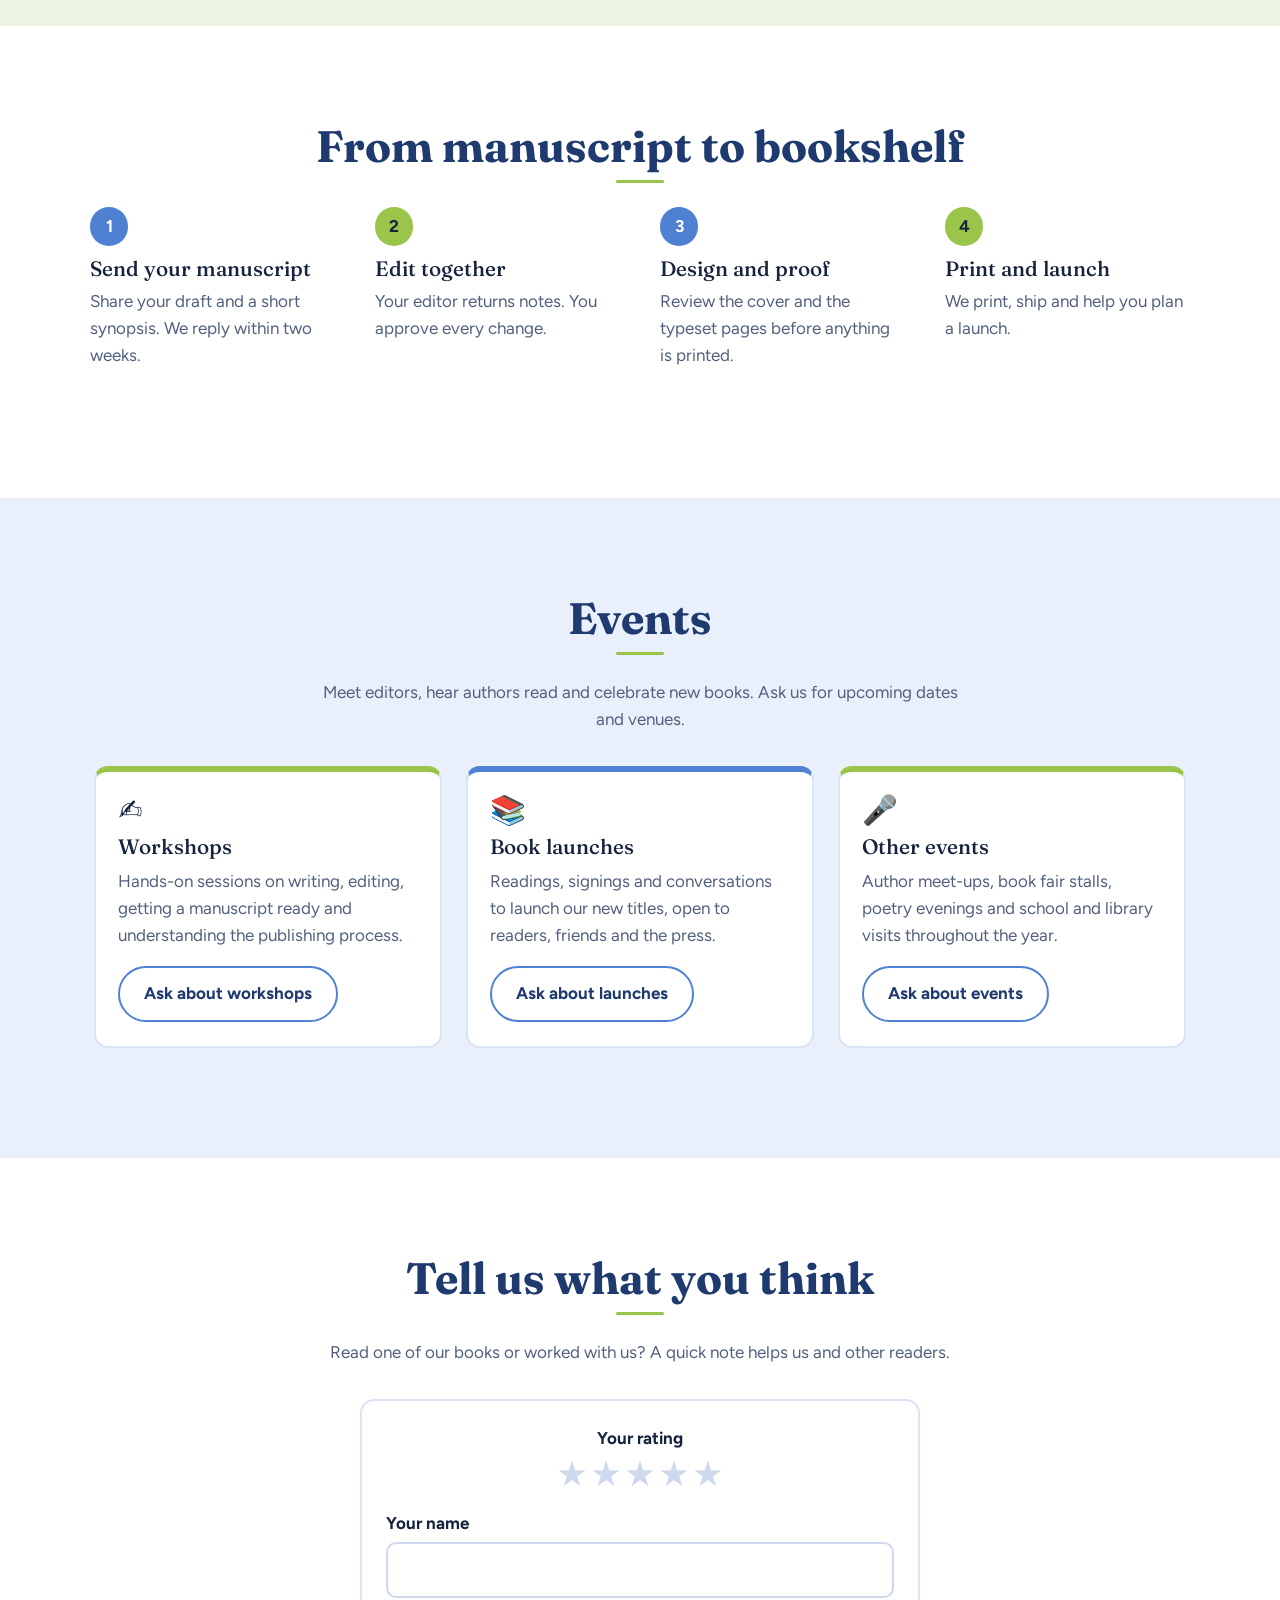
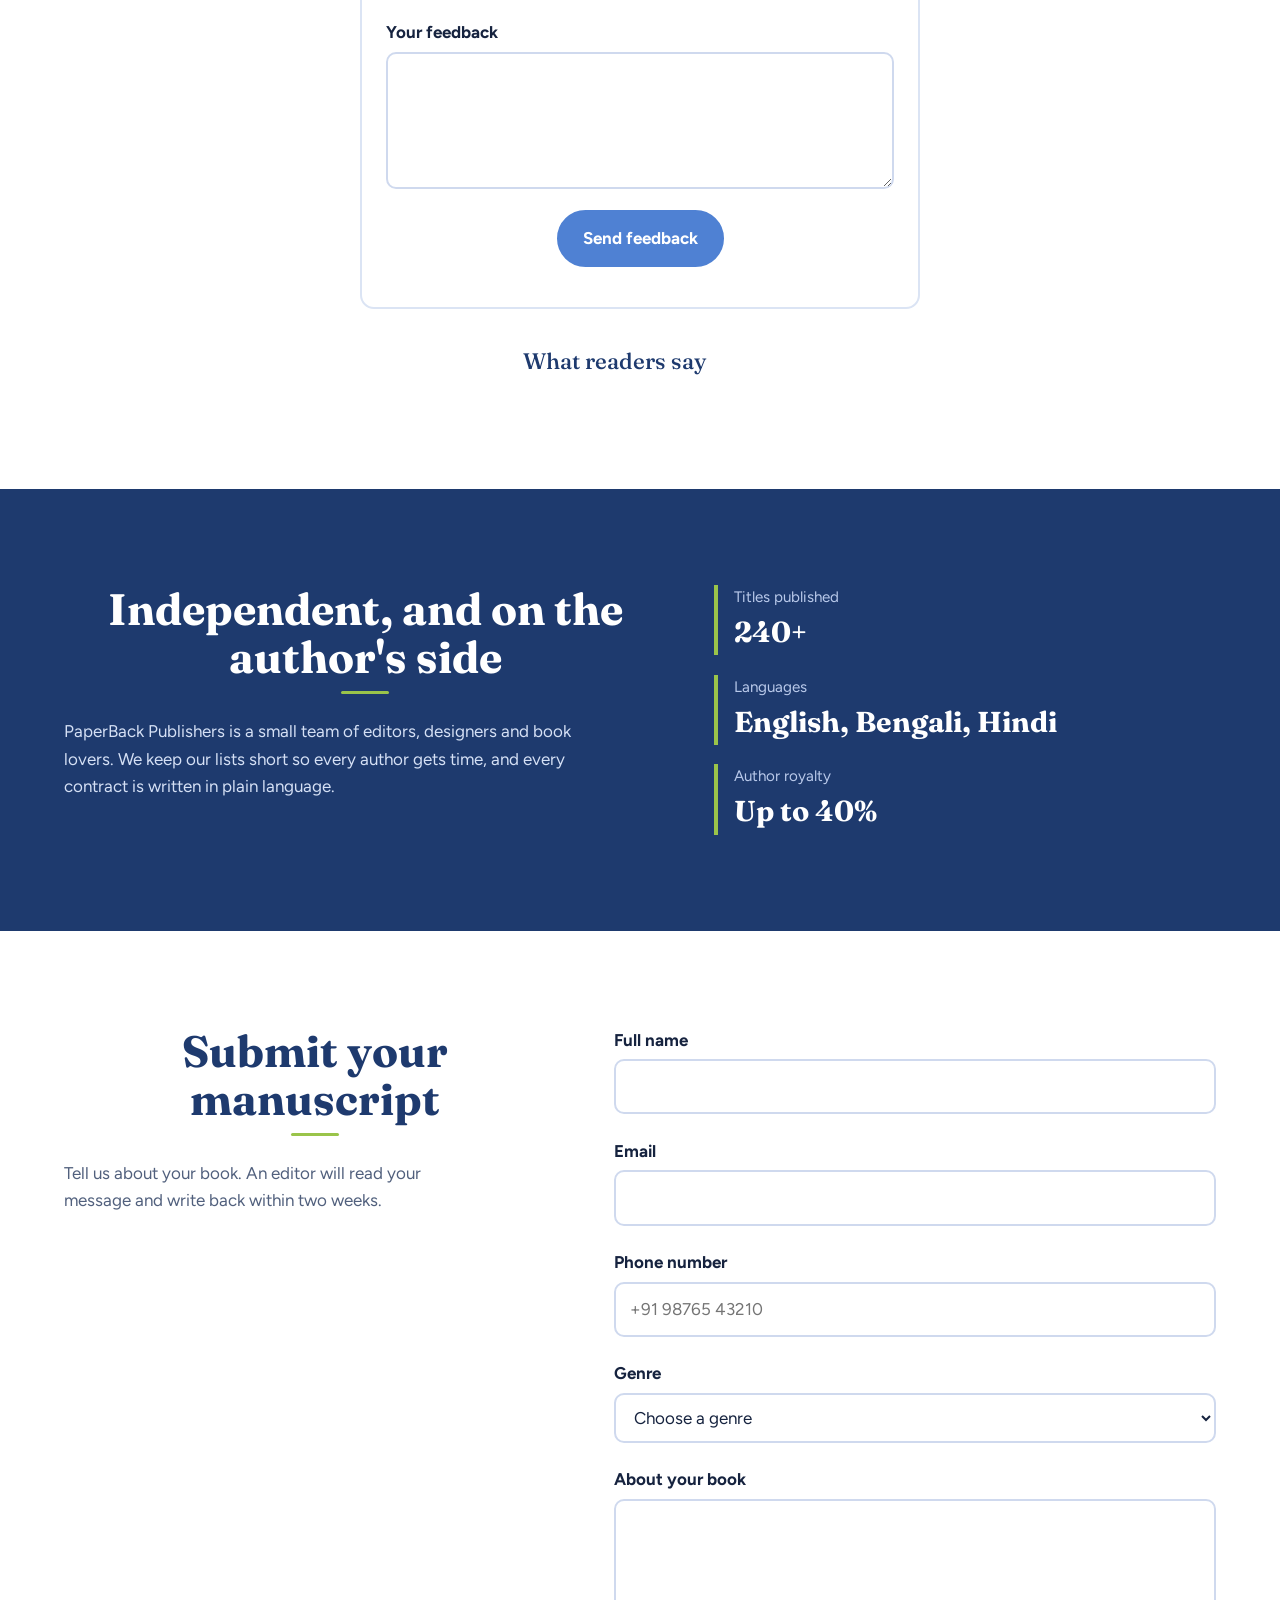
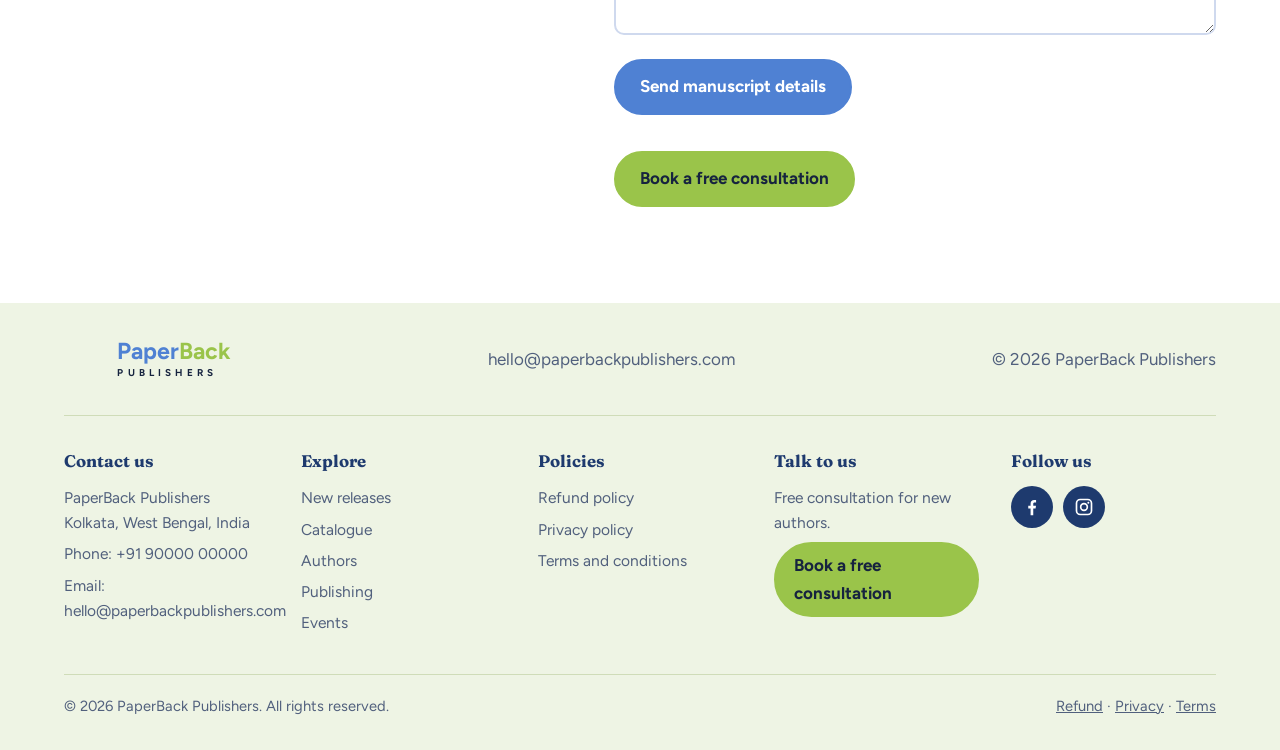
==== commit cf6da4e4: "Update index.html" ====
--- a/index.html
+++ b/index.html
@@ -7,11 +7,12 @@
 <meta name="description" content="PaperBack Publishers edits, designs, prints and distributes books for first-time and established authors.">
 <link rel="preconnect" href="https://fonts.googleapis.com">
 <link rel="preconnect" href="https://fonts.gstatic.com" crossorigin>
-<link href="https://fonts.googleapis.com/css2?family=Fraunces:opsz,wght@9..144,500;9..144,700&family=Figtree:wght@400;500;700&display=swap" rel="stylesheet">
+<link href="https://fonts.googleapis.com/css2?family=Fraunces:opsz,wght@9..144,500;9..144,700&family=Figtree:wght@400;500;700&family=Noto+Sans+Bengali:wght@400;500&display=swap" rel="stylesheet">
 <link rel="stylesheet" href="style.css">
 <link rel="stylesheet" href="carousel.css">
 <link rel="stylesheet" href="features.css">
 <link rel="stylesheet" href="ux.css">
+<link rel="stylesheet" href="search.css">
 <link rel="icon" href="/favicon.ico?v=2" sizes="48x48">
 <link rel="icon" type="image/png" sizes="32x32" href="/favicon-32.png?v=2">
 <link rel="icon" type="image/png" sizes="48x48" href="/favicon-48.png?v=2">
@@ -38,6 +39,18 @@
 </header>
 
 <main id="top">
+<!-- Search bar: the two placeholders (English / Bengali) slide in turn. Edit the text in the two <span> tags below. -->
+<section class="search-band" aria-label="Search books">
+  <form class="sb" id="sb-form" role="search" autocomplete="off">
+    <div class="sb-field">
+      <svg class="sb-ico" viewBox="0 0 24 24" aria-hidden="true"><circle cx="11" cy="11" r="7"/><path d="M20 20l-3.5-3.5"/></svg>
+      <input class="sb-input" id="sb-input" type="search" name="q" role="combobox" aria-label="Search books" aria-autocomplete="list" aria-expanded="false" aria-controls="sb-results" enterkeyhint="search" autocomplete="off" spellcheck="false">
+      <div class="sb-ph" aria-hidden="true"><span>Search your favourite book</span><span lang="bn">কোন বই খুঁজছেন?</span></div>
+      <button class="sb-go" type="submit" aria-label="Search"><svg viewBox="0 0 24 24" aria-hidden="true"><circle cx="11" cy="11" r="7"/><path d="M20 20l-3.5-3.5"/></svg></button>
+    </div>
+    <ul class="sb-results" id="sb-results" role="listbox" aria-label="Search results" hidden></ul>
+  </form>
+</section>
 <!-- Carousel markup. To add a slide, copy one <article class="slide ..."> block.
      Colours: is-blue, is-navy, is-green. -->
 <section class="carousel" aria-roledescription="carousel" aria-label="Featured at PaperBack Publishers">
@@ -427,6 +440,7 @@
 <script src="features.js"></script>
 <script src="ux.js"></script>
 <script src="cms.js"></script>
+<script src="search.js"></script>
 <script>document.getElementById("year2").textContent = new Date().getFullYear();</script>
 </body>
 </html>
--- a/style.css
+++ b/style.css
@@ -141,6 +141,6 @@
 
 /* book cover photos uploaded from the admin (served as small WebP files) */
 .cover.has-img{padding:0;overflow:hidden;background:#e9eef8}
-.cover.has-img:not(.big-cover){position:relative}
+.cover.has-img{position:relative}
 .cover.has-img img{position:absolute;inset:0;width:100%;height:100%;object-fit:cover;display:block}
 .cover.has-img::after{content:"";position:absolute;inset:0;box-shadow:inset 8px 0 0 rgba(0,0,0,.15);border-radius:inherit;pointer-events:none}
--- a/ux.css
+++ b/ux.css
@@ -98,3 +98,19 @@
 .fb-card p{margin:0;color:var(--muted);flex:1}
 .fb-card b{color:var(--ink)}
 .fb-stars{color:#E0A100;letter-spacing:.1em;font-size:1.1rem}
+
+/* Mobile: books sit side by side as small covers in a row you can swipe left and right */
+@media (max-width:700px){
+  #books.books{display:flex;gap:1rem;overflow-x:auto;overflow-y:hidden;scroll-snap-type:x mandatory;-webkit-overflow-scrolling:touch;overscroll-behavior-x:contain;scrollbar-width:none;padding:8px 2px 16px;margin:-8px -2px 0}
+  #books.books::-webkit-scrollbar{display:none}
+  #books.books>.book{flex:0 0 118px;min-width:0;scroll-snap-align:start}
+  .rail.books{gap:1rem}
+  .rail.books>*{flex:0 0 118px}
+  .books .cover{padding:.6rem .5rem;border-radius:2px 6px 6px 2px;box-shadow:inset 5px 0 0 rgba(0,0,0,.15),0 8px 14px -8px rgba(30,58,110,.45)}
+  .books .cover strong{font-size:.82rem}
+  .books .cover span{font-size:.62rem}
+  .books .cover.has-img::after{box-shadow:inset 5px 0 0 rgba(0,0,0,.15)}
+  .books .book figcaption{font-size:.74rem;padding-top:.5rem;line-height:1.35}
+  .books .book figcaption b{overflow-wrap:anywhere}
+  .books .book figcaption .author{font-size:.7rem;padding:.1rem .5rem}
+}
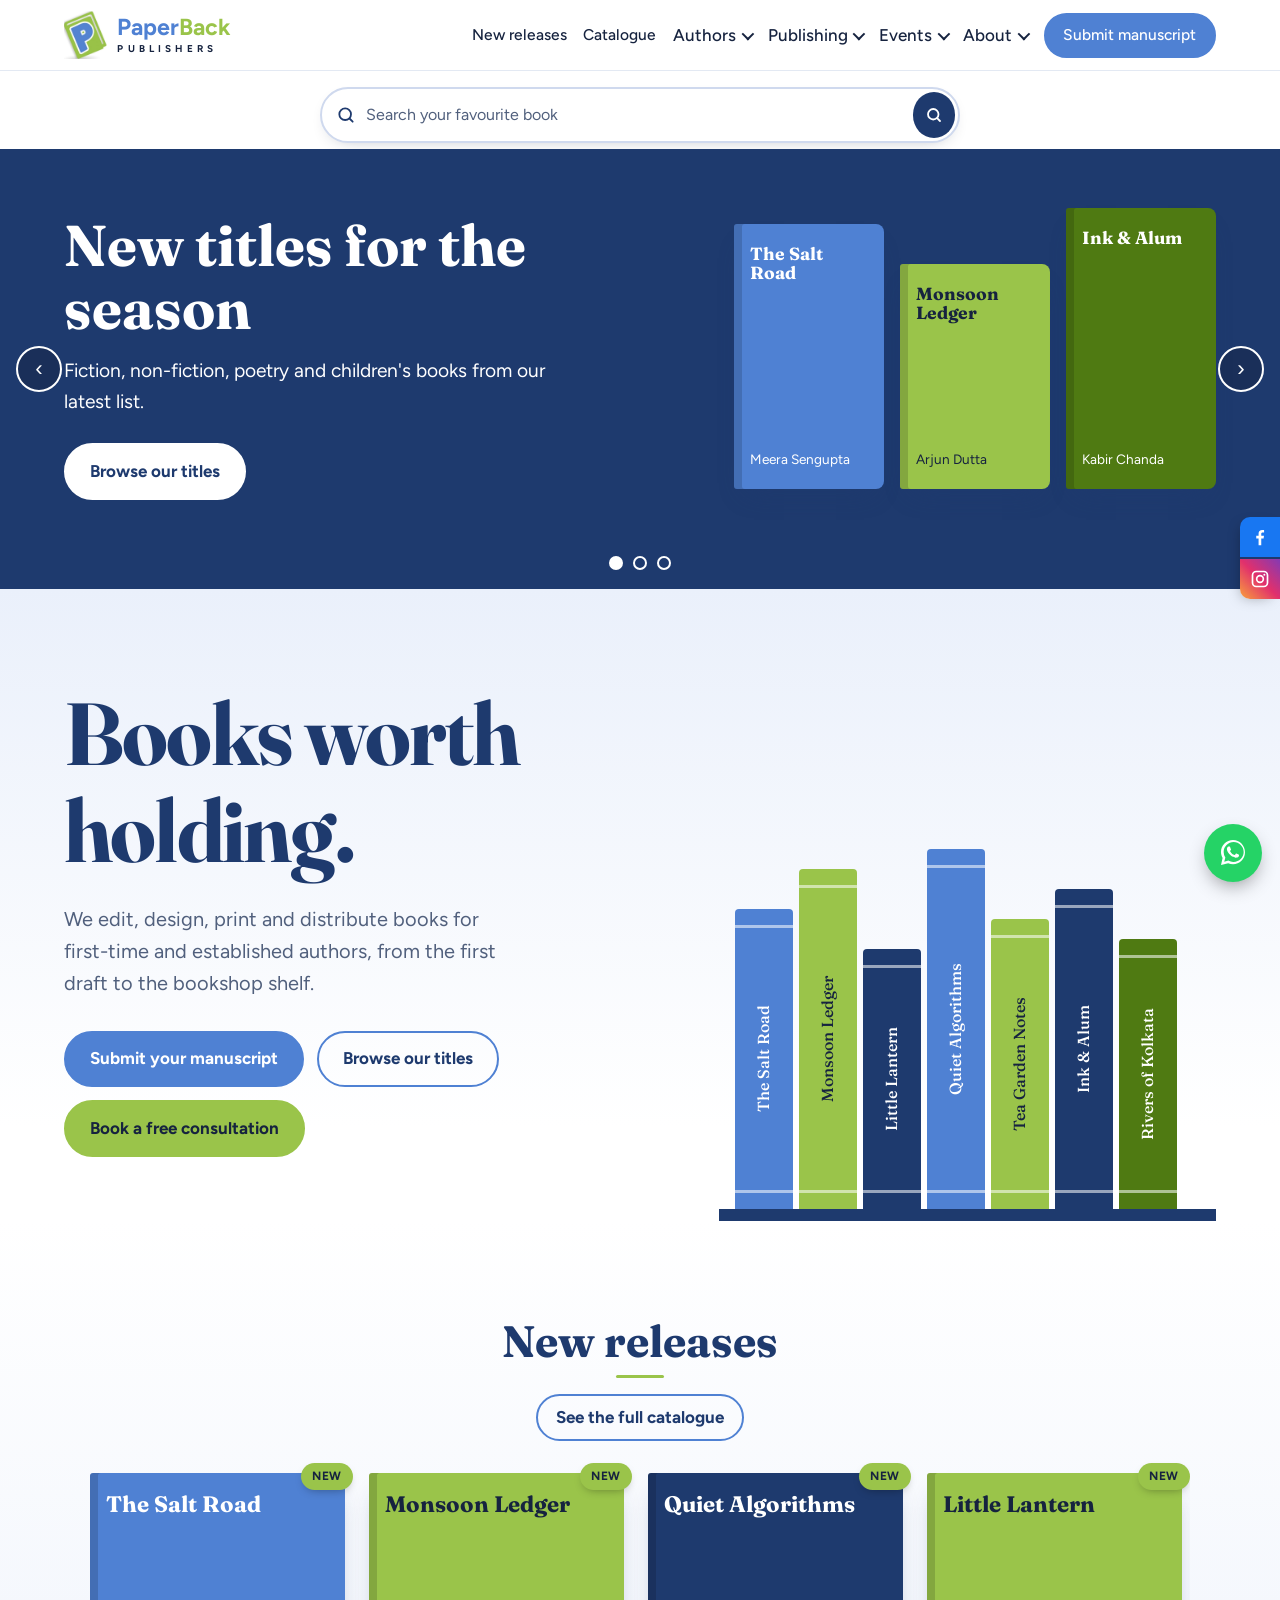
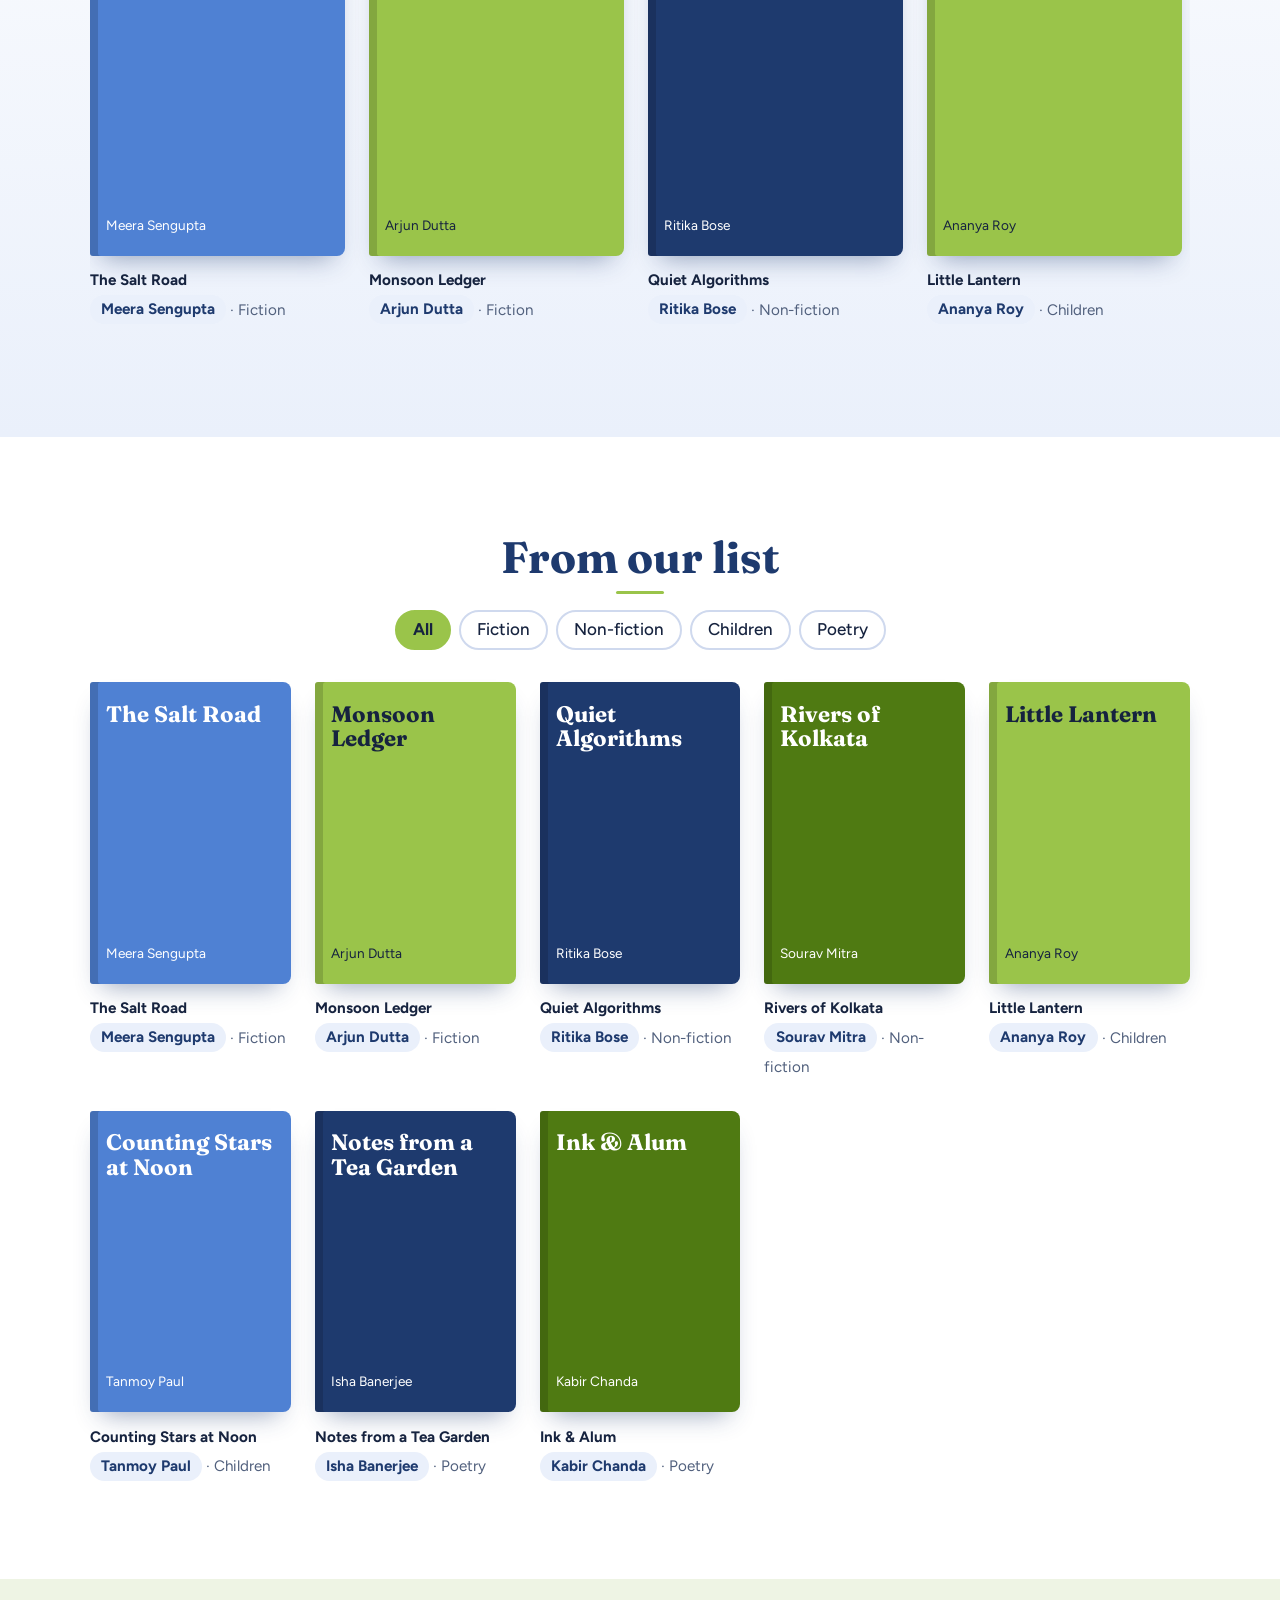
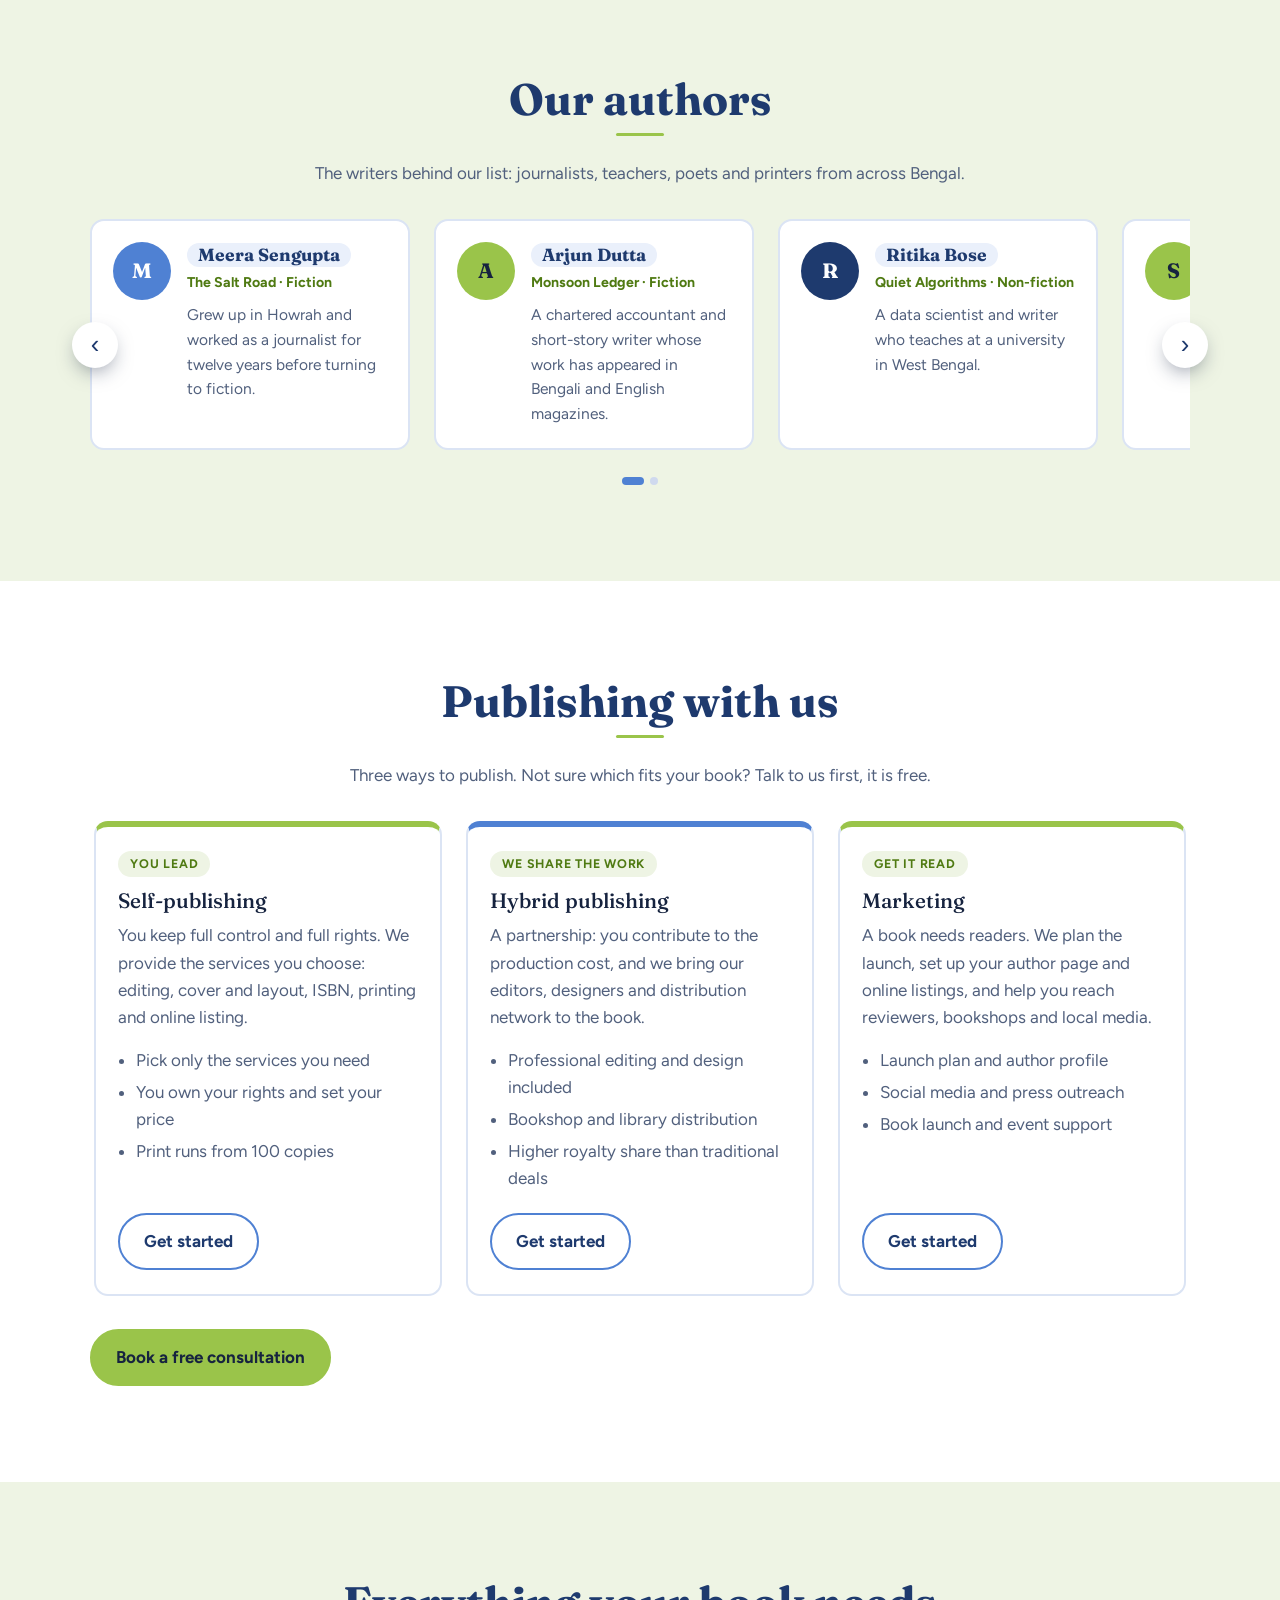
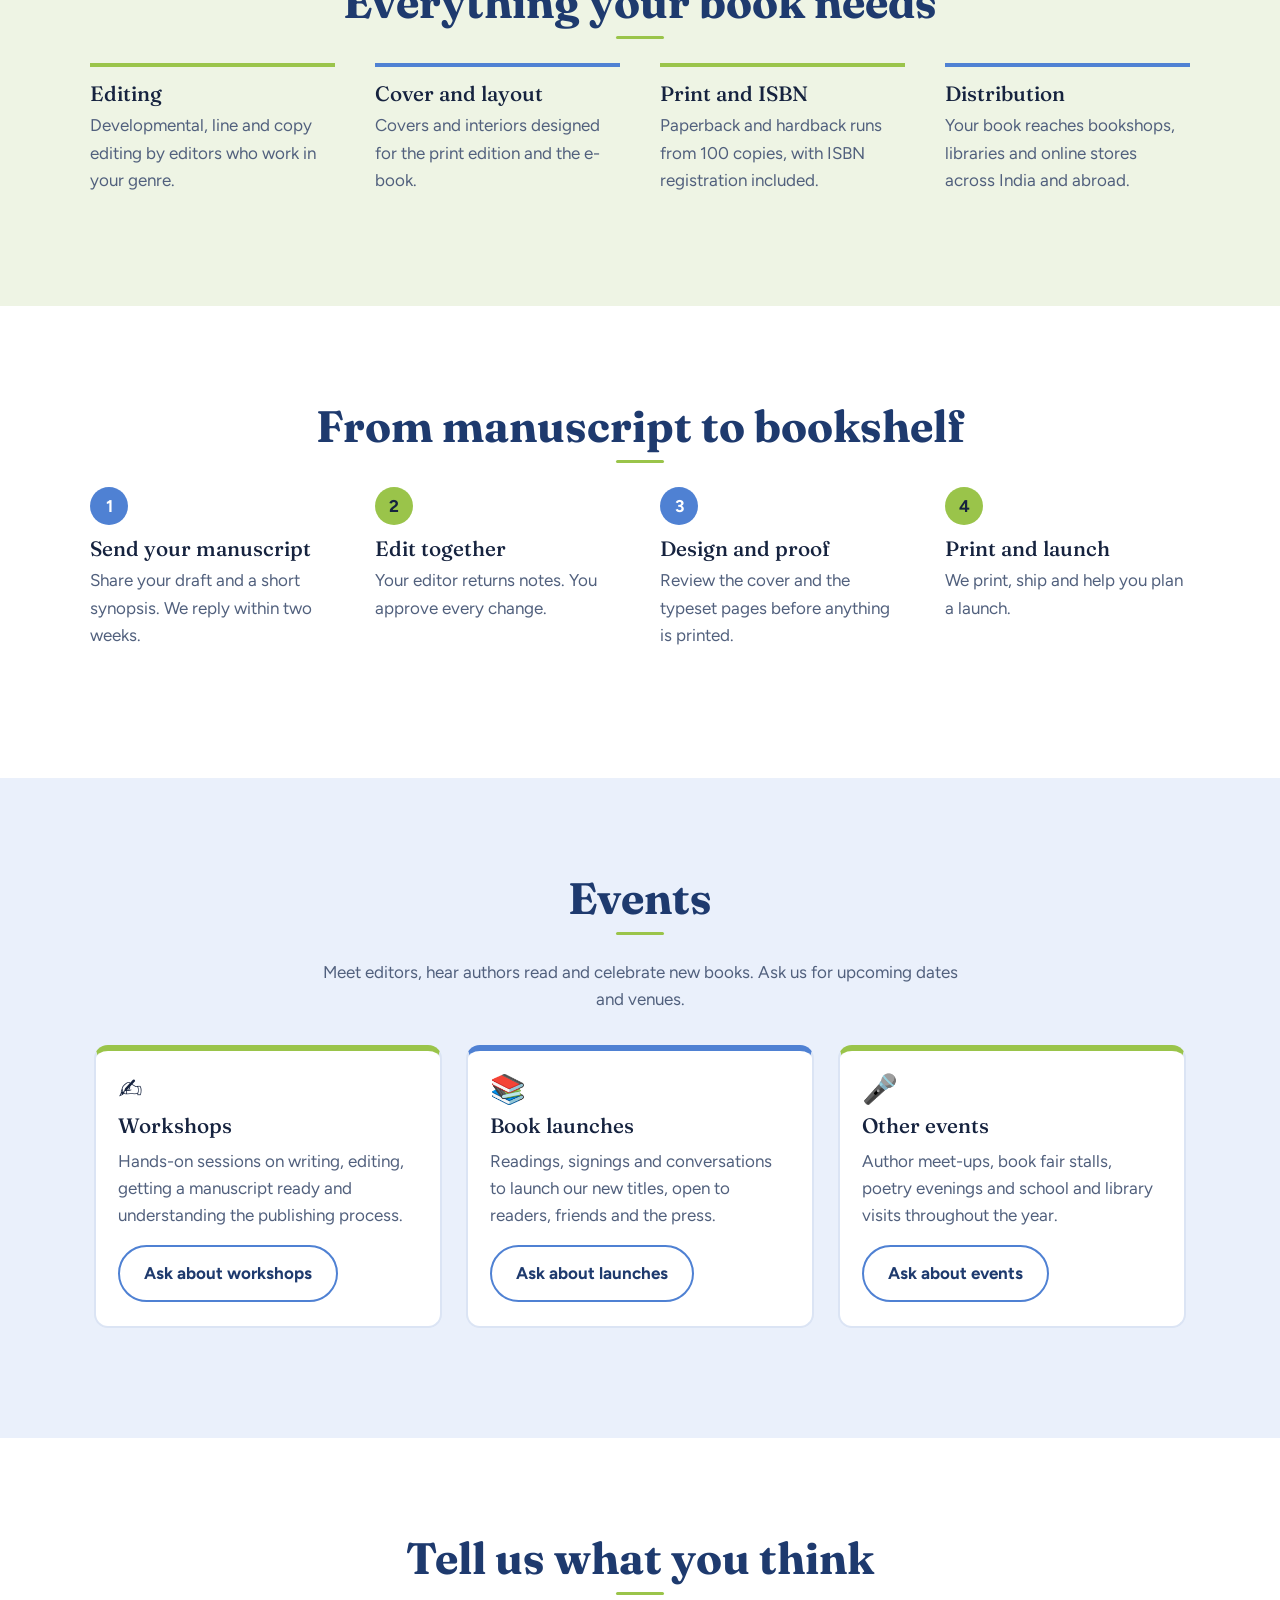
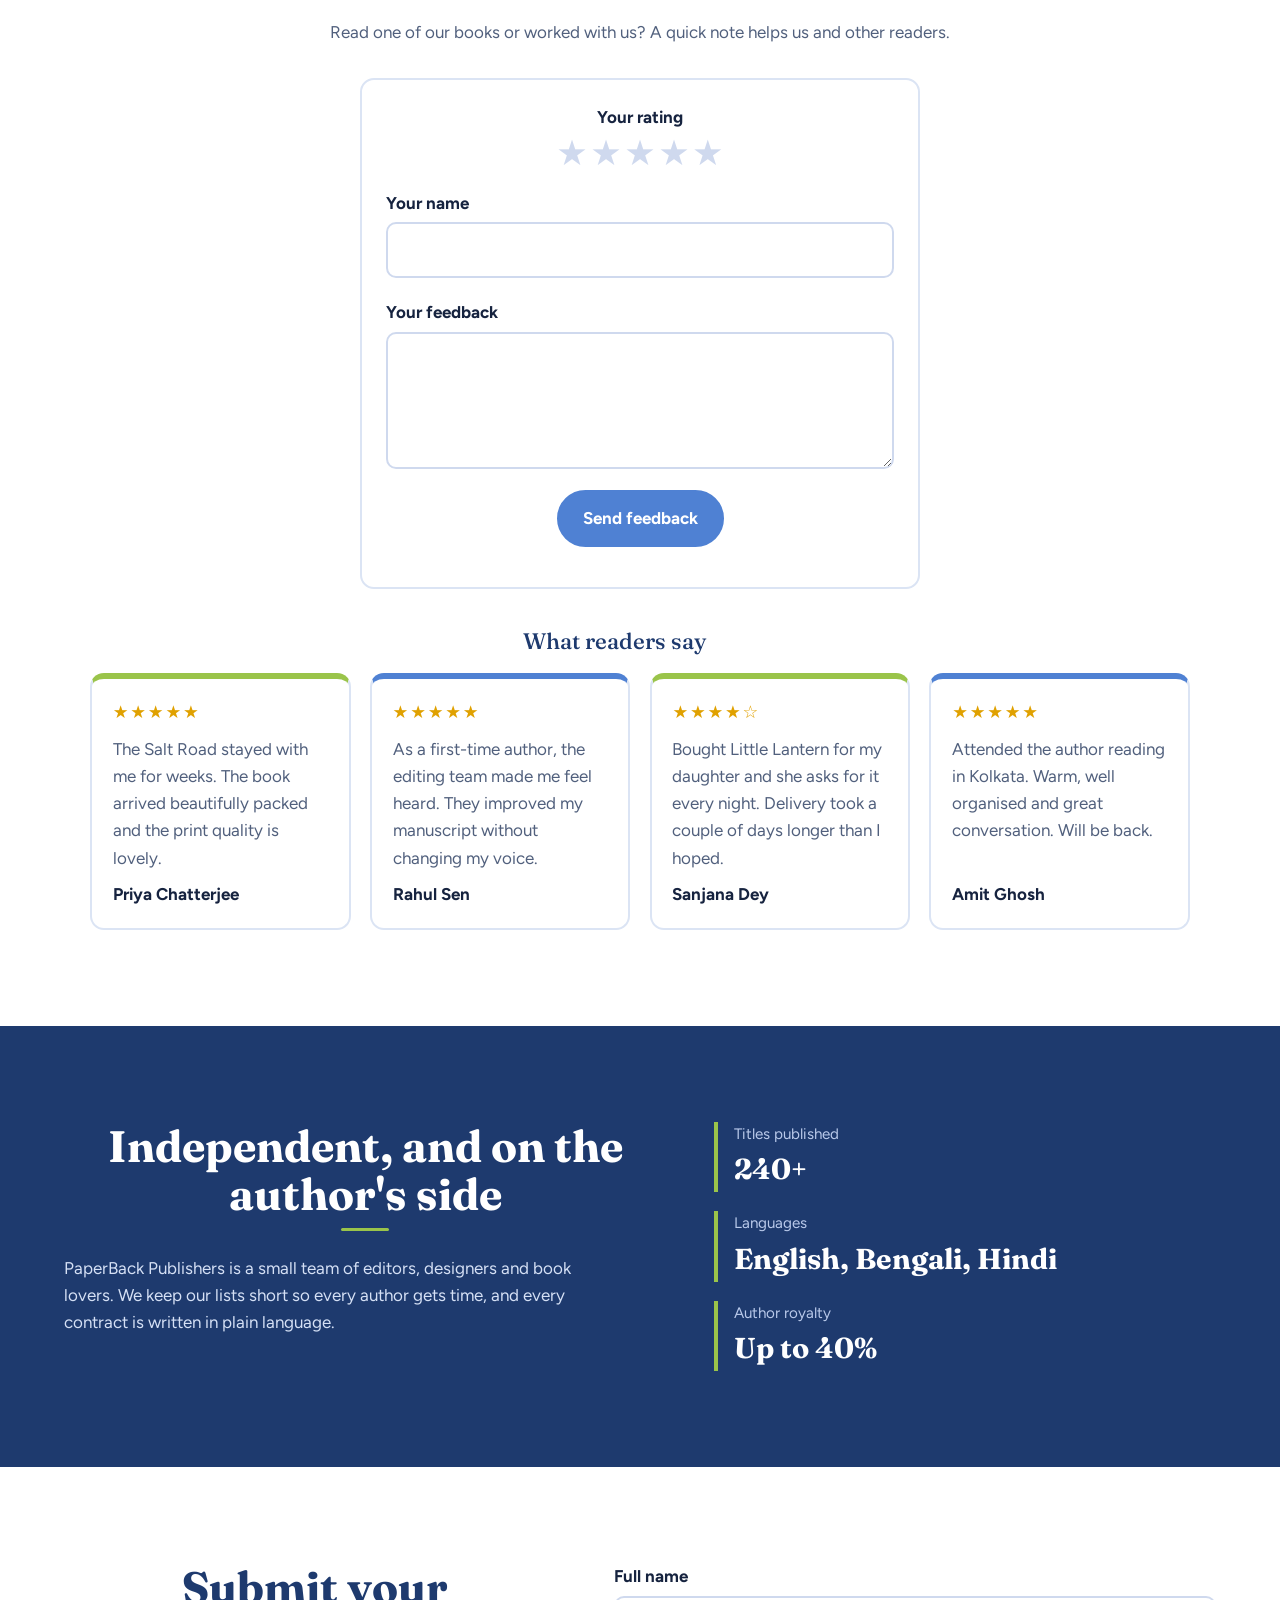
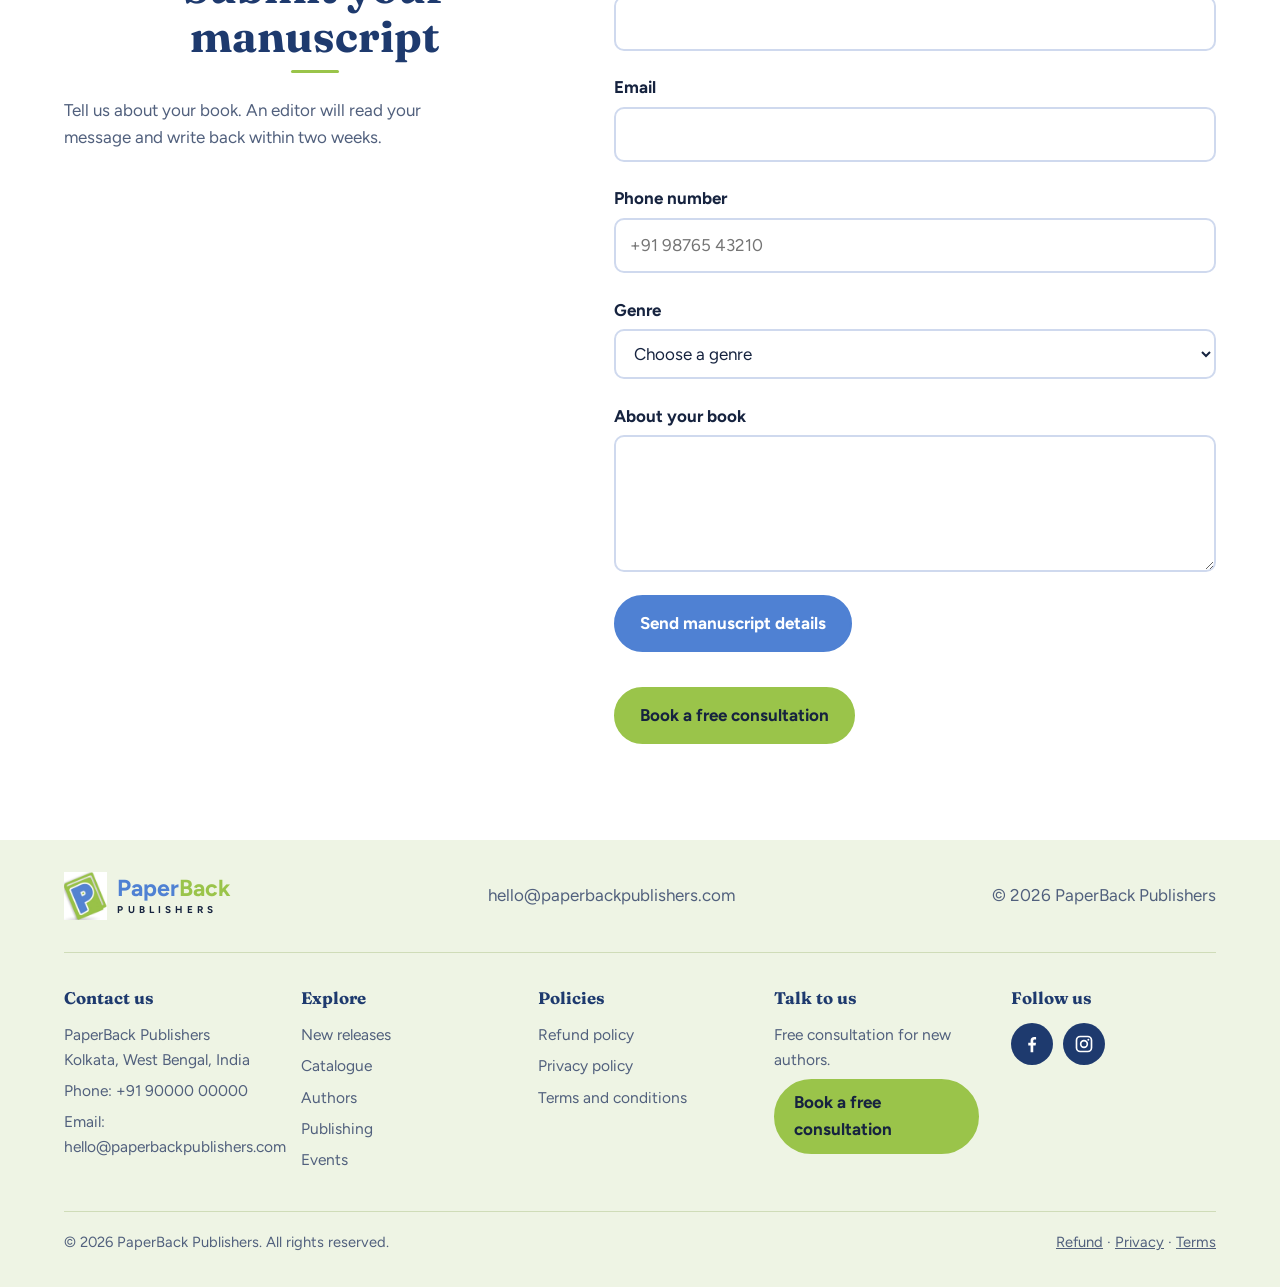
==== commit 538f7205: "Update index.html" ====
--- a/index.html
+++ b/index.html
@@ -440,6 +440,7 @@
 <script src="features.js"></script>
 <script src="ux.js"></script>
 <script src="cms.js"></script>
+<script src="counters.js"></script>
 <script src="search.js"></script>
 <script>document.getElementById("year2").textContent = new Date().getFullYear();</script>
 </body>
--- a/search.css
+++ b/search.css
@@ -0,0 +1,43 @@
+/* PaperBack – search bar above the hero carousel */
+.search-band{padding:1rem clamp(1rem,5vw,4rem) .4rem;background:#fff}
+.sb{position:relative;max-width:640px;margin:0 auto}
+.sb-field{position:relative;display:flex;align-items:center}
+.sb-ico{position:absolute;left:1rem;top:50%;width:20px;height:20px;margin-top:-10px;fill:none;stroke:var(--blue-deep);stroke-width:2.2;stroke-linecap:round;pointer-events:none}
+.sb-input{width:100%;font:inherit;font-size:1rem;color:var(--ink);background:#fff;border:2px solid #cfd9ee;border-radius:999px;padding:.8rem 3.6rem .8rem 2.9rem;min-height:50px;box-shadow:0 6px 18px -12px rgba(22,35,63,.45);transition:border-color .2s,box-shadow .2s;-webkit-appearance:none;appearance:none}
+.sb-input::-webkit-search-cancel-button,.sb-input::-webkit-search-decoration{-webkit-appearance:none;display:none}
+.sb-input:hover{border-color:var(--blue)}
+.sb-input:focus{outline:0;border-color:var(--blue);box-shadow:0 0 0 4px rgba(79,129,211,.2)}
+.sb-go{position:absolute;right:5px;top:5px;bottom:5px;width:42px;border:0;border-radius:50%;background:var(--blue-deep);color:#fff;cursor:pointer;display:grid;place-items:center;transition:background .2s}
+.sb-go:hover,.sb-go:focus-visible{background:var(--blue)}
+.sb-go svg{width:18px;height:18px;fill:none;stroke:currentColor;stroke-width:2.4;stroke-linecap:round}
+/* the two placeholders slide up one after the other */
+.sb-ph{position:absolute;left:2.9rem;right:3.6rem;top:0;bottom:0;overflow:hidden;pointer-events:none}
+.sb-ph span{position:absolute;left:0;right:0;top:0;bottom:0;display:flex;align-items:center;color:var(--muted);font-size:1rem;white-space:nowrap;text-overflow:ellipsis;overflow:hidden;opacity:0;transform:translateY(100%);transition:transform .55s ease,opacity .55s ease}
+.sb-ph span[lang="bn"]{font-family:"Noto Sans Bengali","Hind Siliguri",var(--sans);font-size:1.02rem}
+.sb-ph span.on{opacity:1;transform:none}
+.sb-ph span.out{opacity:0;transform:translateY(-100%)}
+.sb-ph span.no-t{transition:none}
+.sb-field.has-value .sb-ph{display:none}
+/* results */
+.sb-results{position:absolute;left:0;right:0;top:calc(100% + 8px);z-index:15;margin:0;padding:.4rem;list-style:none;background:#fff;border:1px solid #e3e9f3;border-top:3px solid var(--green);border-radius:14px;box-shadow:0 22px 40px -18px rgba(22,35,63,.5);max-height:min(60vh,420px);overflow:auto}
+.sb-results[hidden]{display:none}
+.sb-results a{display:flex;align-items:center;gap:.8rem;padding:.5rem .6rem;border-radius:10px;text-decoration:none;color:var(--ink)}
+.sb-results li[aria-selected="true"] a,.sb-results a:hover{background:var(--sky)}
+.sb-cv{flex:none;width:34px;aspect-ratio:2/3;border-radius:2px 5px 5px 2px;overflow:hidden;box-shadow:inset 4px 0 0 rgba(0,0,0,.15)}
+.sb-cv img{width:100%;height:100%;object-fit:cover;display:block}
+.sb-results b{display:block;line-height:1.25}
+.sb-results small{display:block;color:var(--muted);font-size:.85rem}
+.sb-results mark{background:#e4f2cc;color:inherit;border-radius:3px;padding:0 1px}
+.sb-none{padding:.9rem 1rem;color:var(--muted)}
+@media (max-width:600px){
+  .search-band{padding-top:.7rem}
+  .sb-input{font-size:16px}  /* 16px stops iPhones from zooming in when the box is tapped */
+}
+@media (prefers-reduced-motion:reduce){.sb-ph span{transition:opacity .2s}.sb-ph span.out,.sb-ph span:not(.on){transform:none}}
+
+/* "Showing results for ..." bar above the catalogue */
+.cat-status{display:flex;flex-wrap:wrap;align-items:center;justify-content:center;gap:.6rem 1rem;margin:0 0 1rem;font-weight:700;color:var(--blue-deep)}
+.cat-status[hidden]{display:none}
+.cat-status button{font:inherit;font-weight:700;font-size:.9rem;color:var(--blue-deep);background:#fff;border:2px solid #cfd9ee;border-radius:999px;padding:.25rem .9rem;cursor:pointer}
+.cat-status button:hover{border-color:var(--blue)}
+.cat-empty{margin:1rem auto;color:var(--muted);text-align:center;flex:1 0 100%}
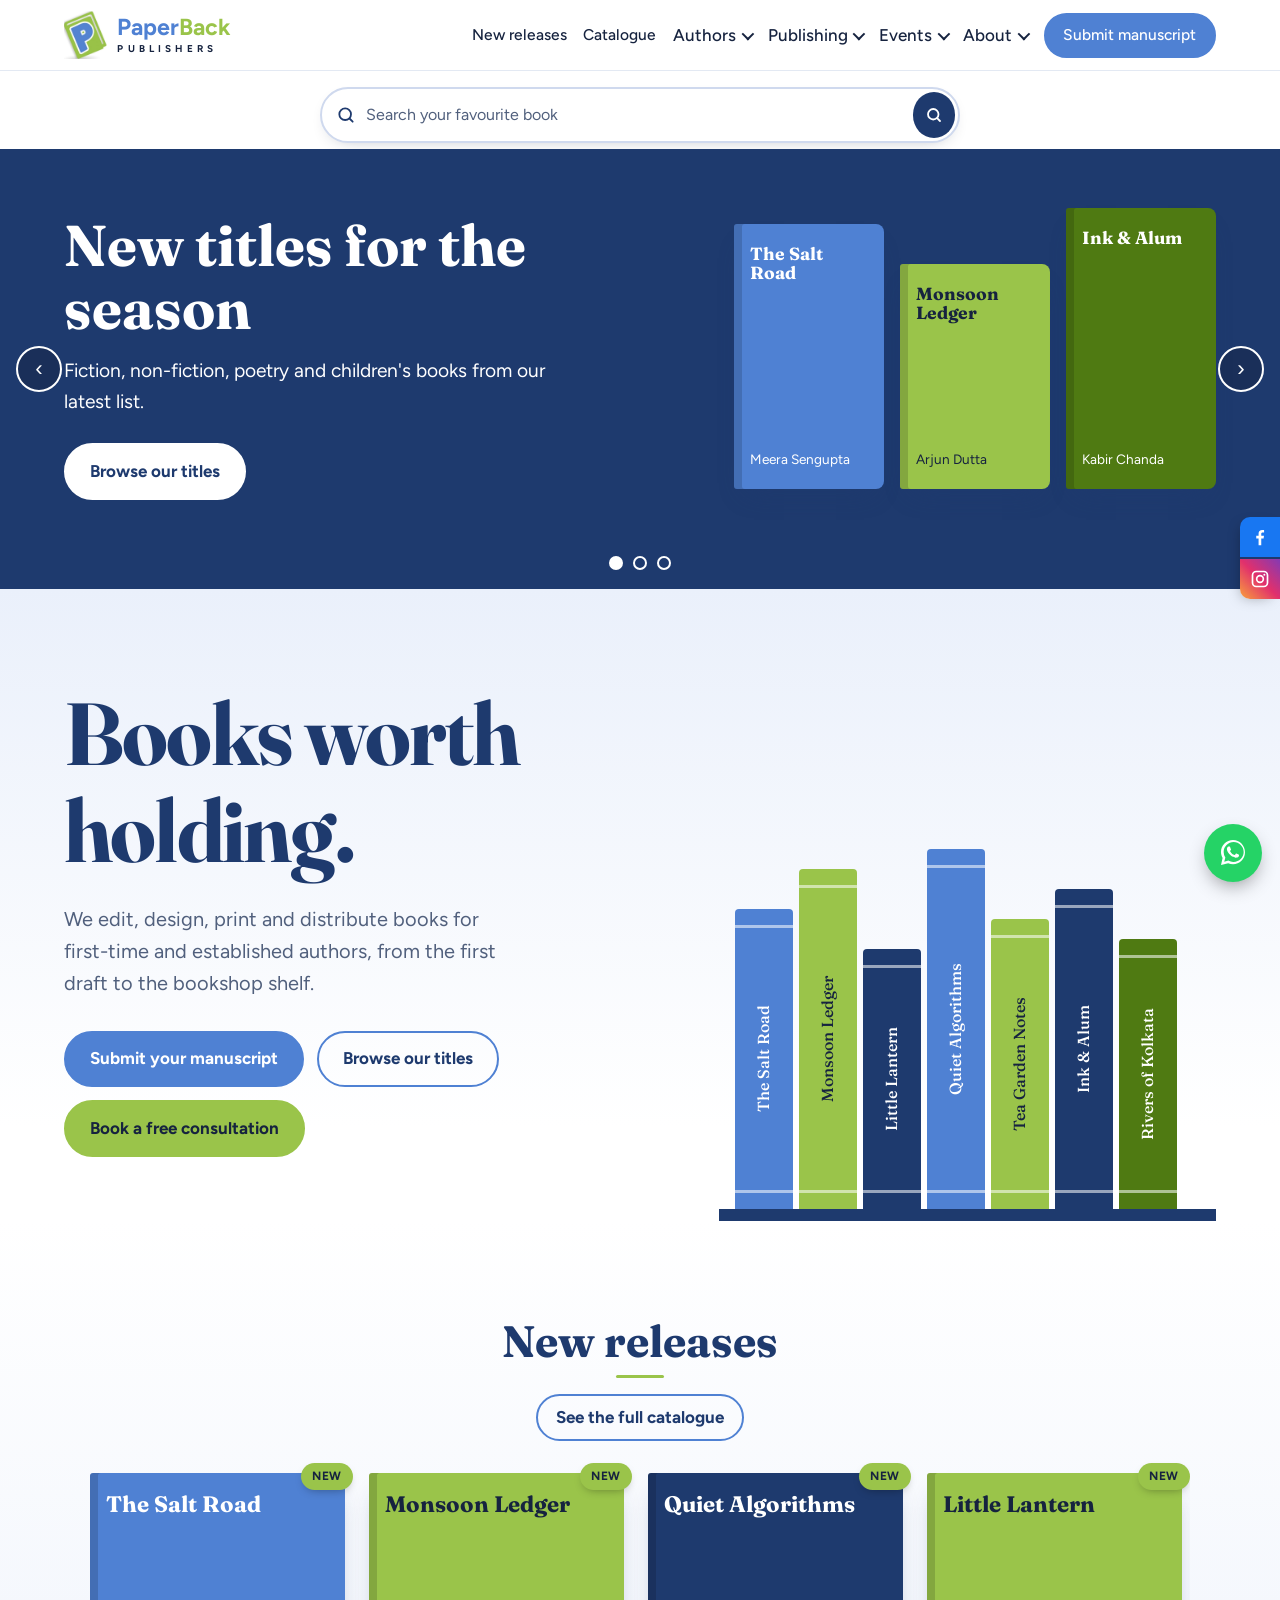
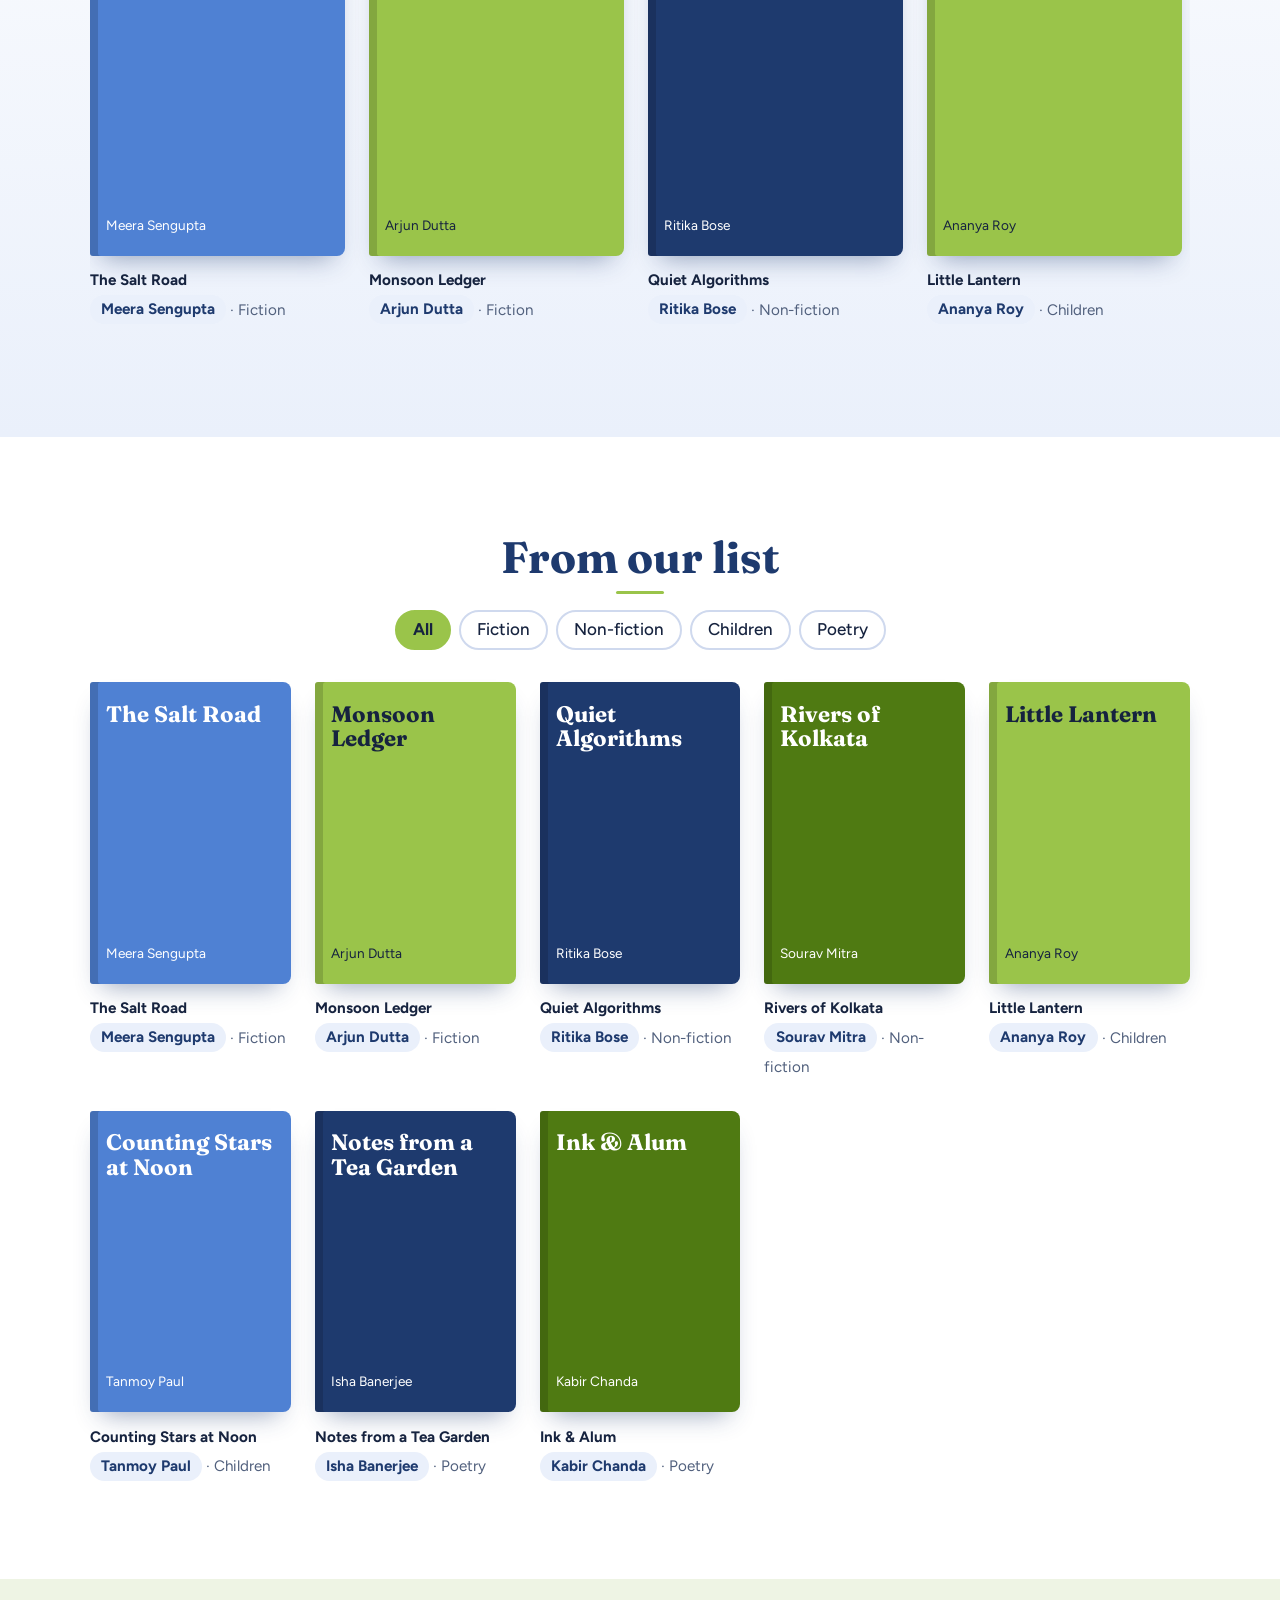
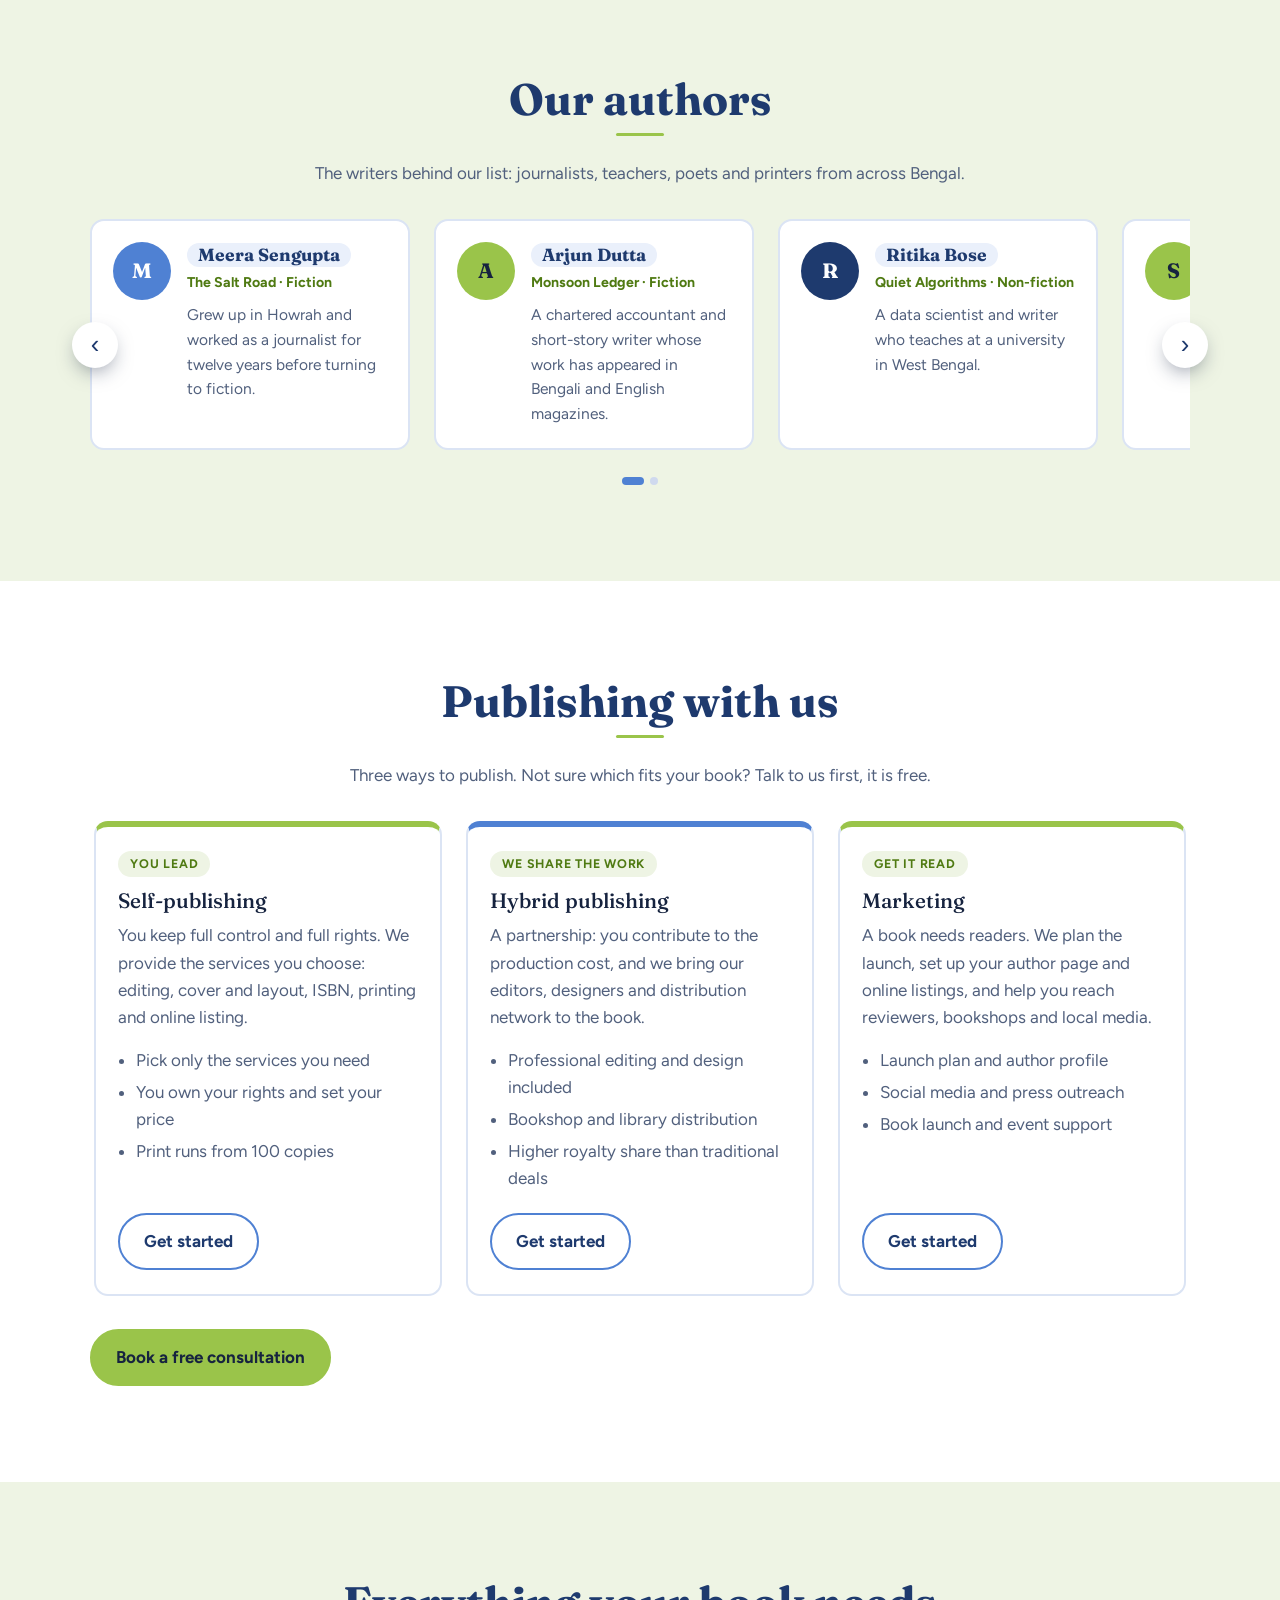
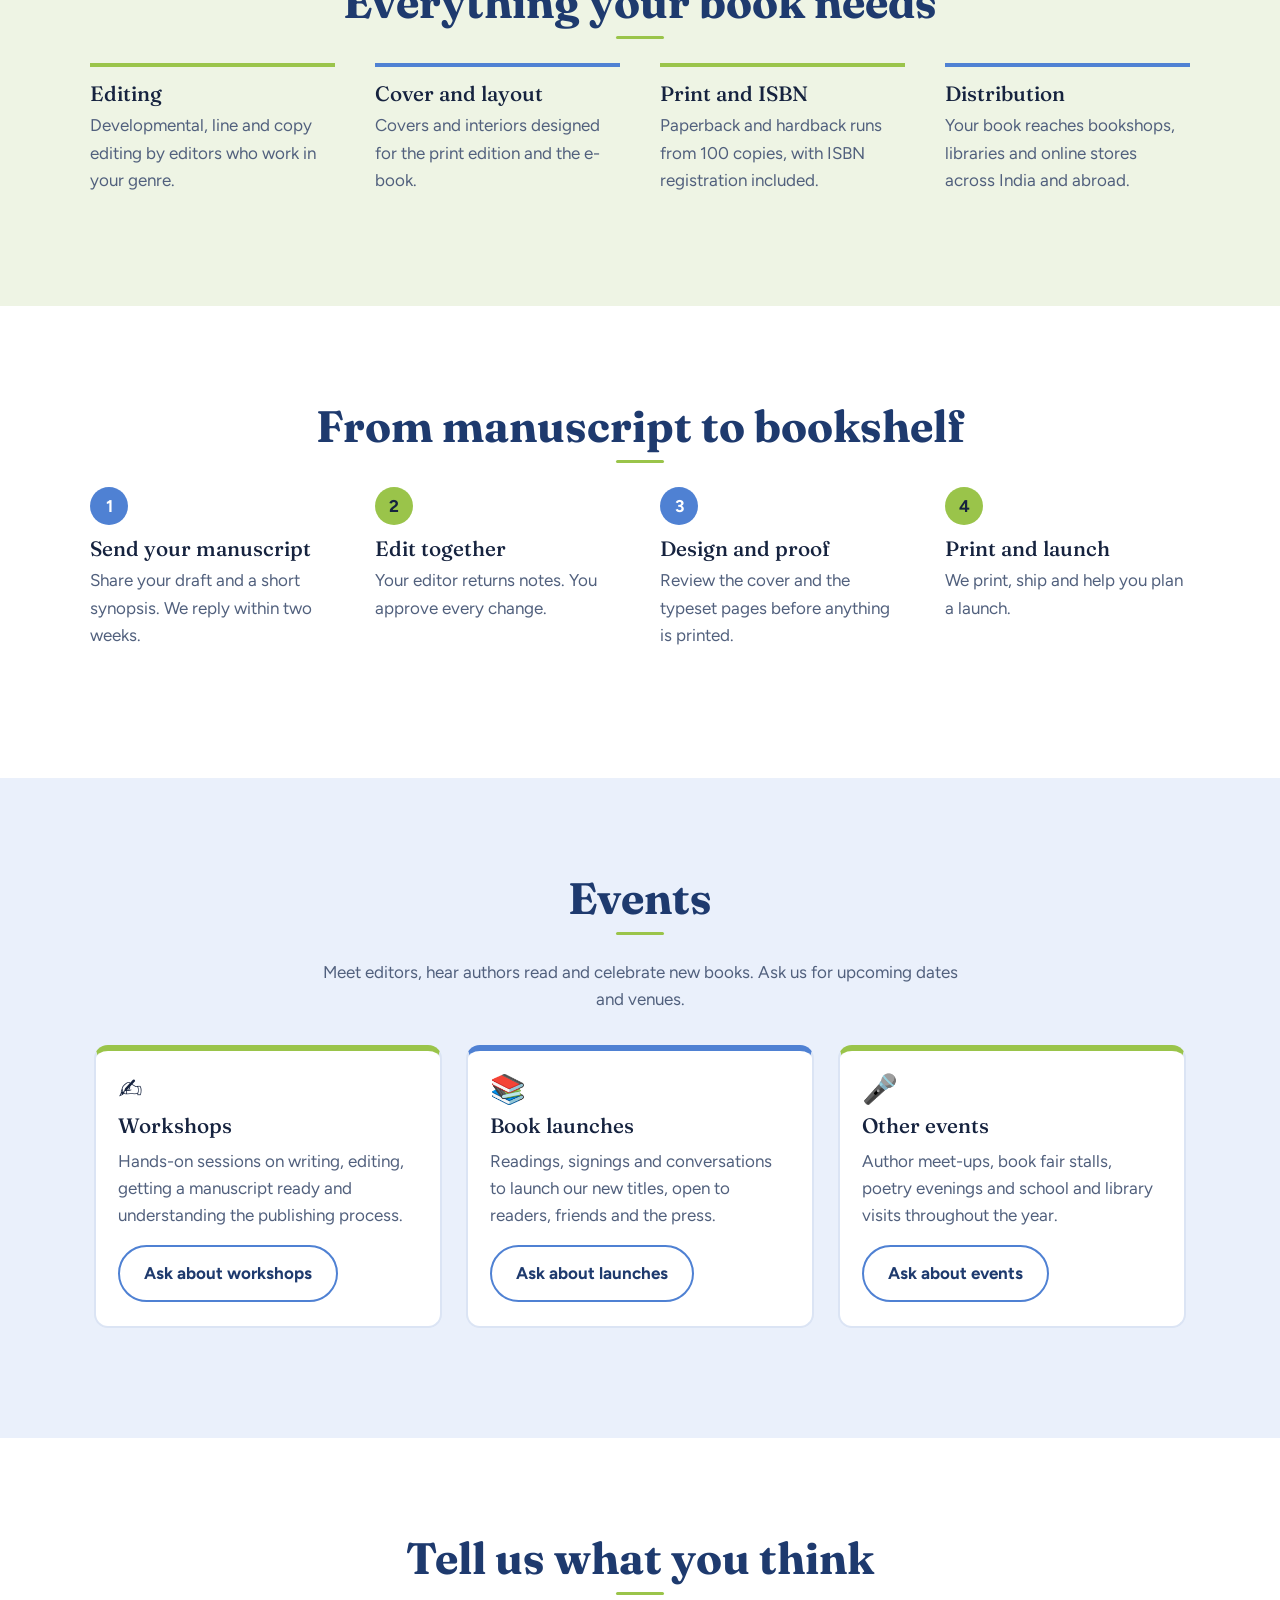
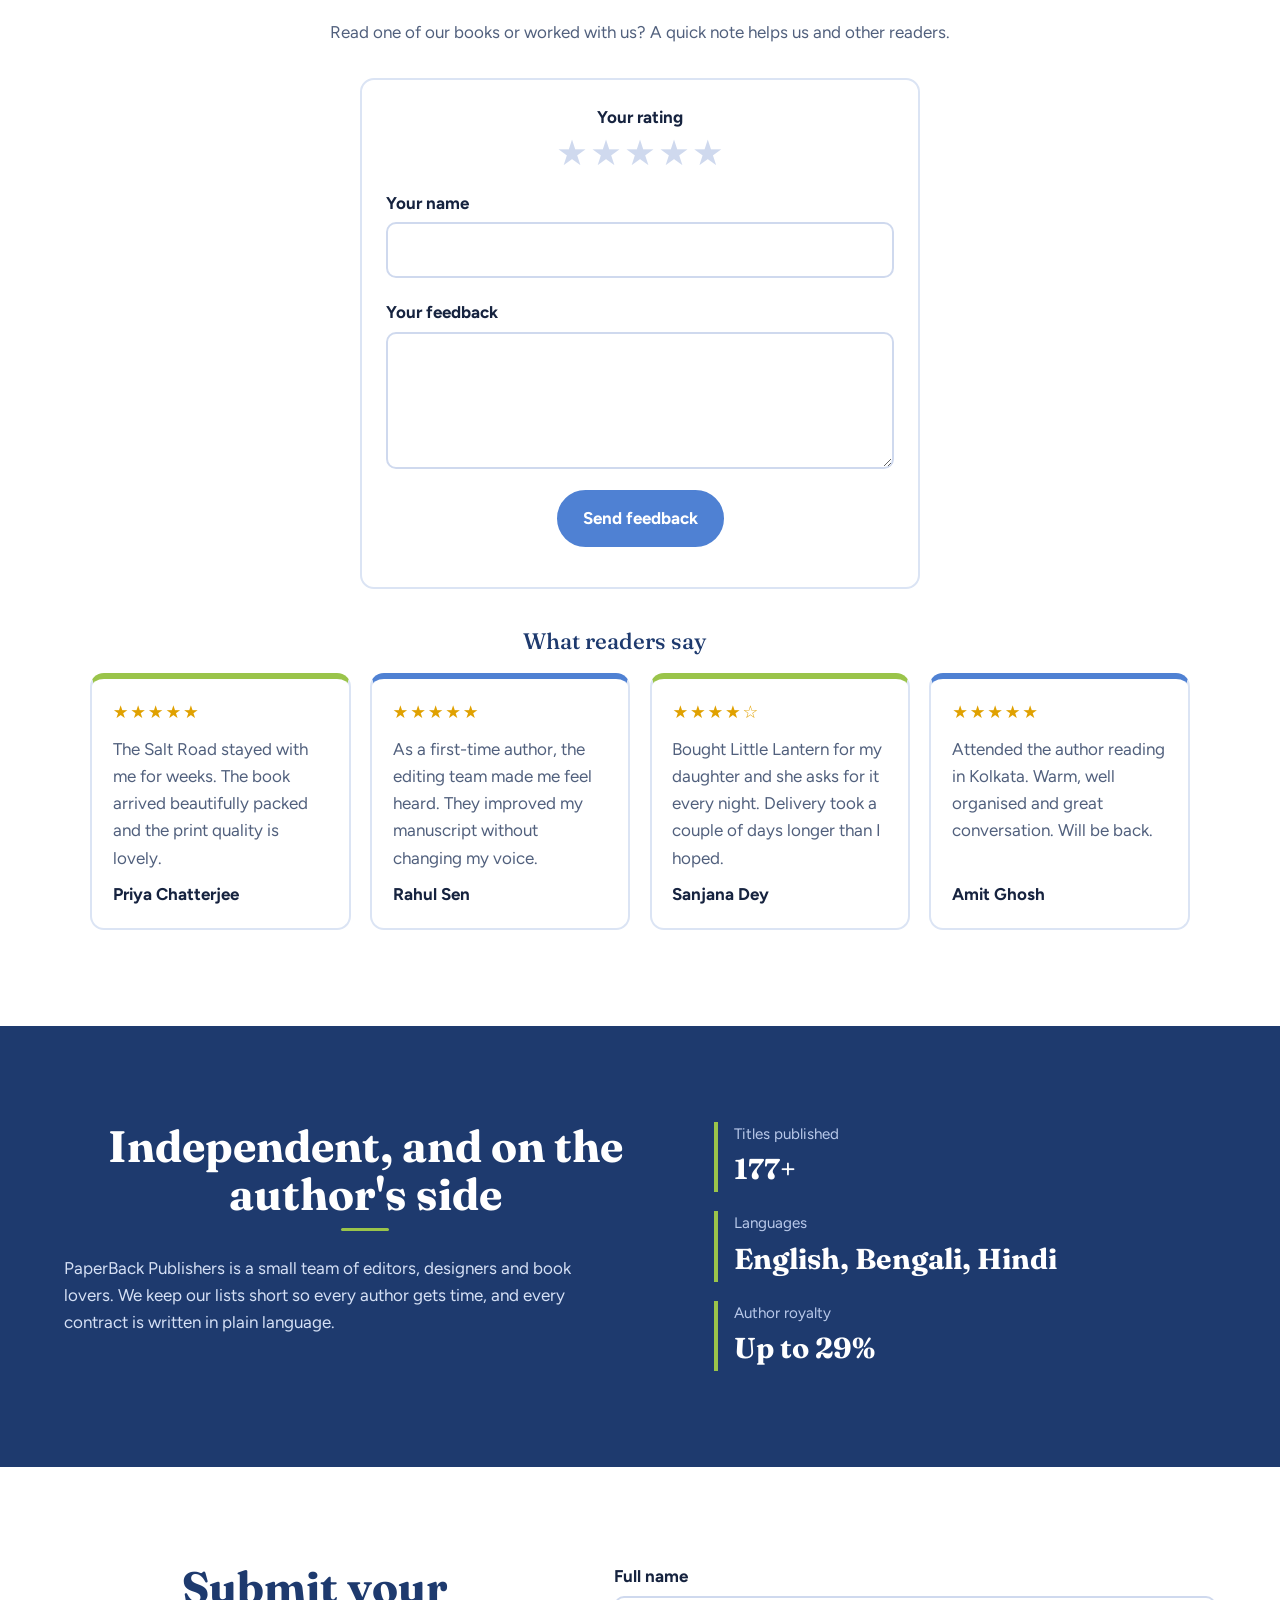
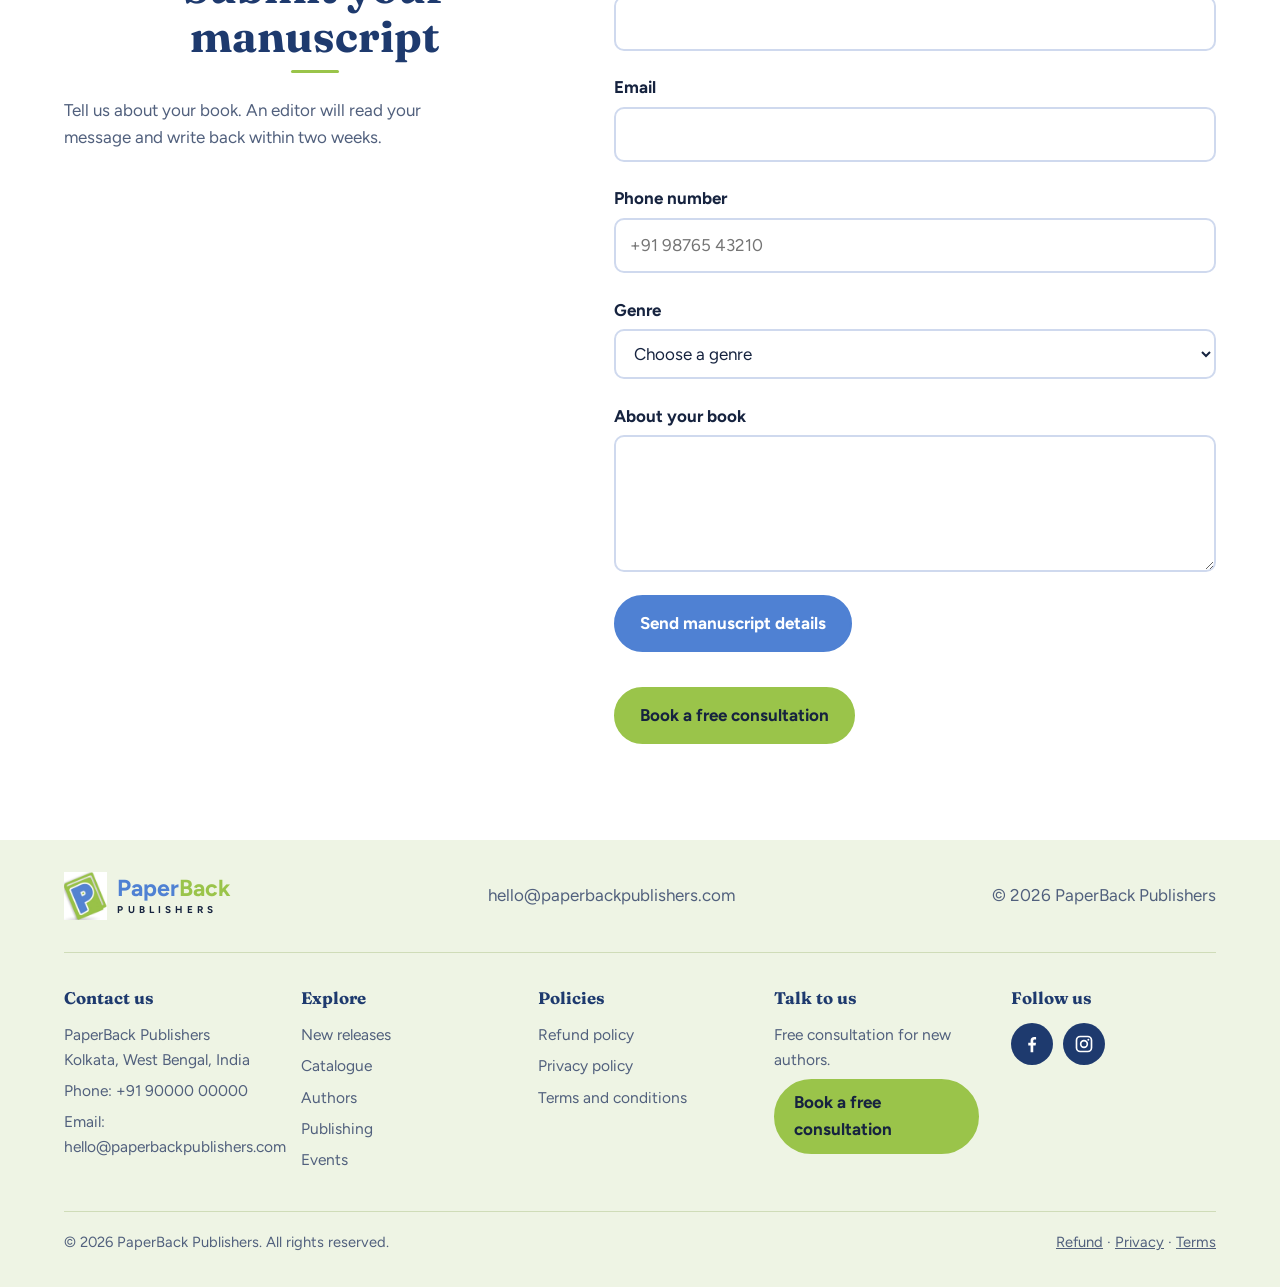
==== commit 3b1f69a5: "Update index.html" ====
--- a/index.html
+++ b/index.html
@@ -13,6 +13,7 @@
 <link rel="stylesheet" href="features.css">
 <link rel="stylesheet" href="ux.css">
 <link rel="stylesheet" href="search.css">
+<link rel="stylesheet" href="popup.css">
 <link rel="icon" href="/favicon.ico?v=2" sizes="48x48">
 <link rel="icon" type="image/png" sizes="32x32" href="/favicon-32.png?v=2">
 <link rel="icon" type="image/png" sizes="48x48" href="/favicon-48.png?v=2">
@@ -442,6 +443,7 @@
 <script src="cms.js"></script>
 <script src="counters.js"></script>
 <script src="search.js"></script>
+<script src="popup.js"></script>
 <script>document.getElementById("year2").textContent = new Date().getFullYear();</script>
 </body>
 </html>
--- a/ux.css
+++ b/ux.css
@@ -114,3 +114,11 @@
   .books .book figcaption b{overflow-wrap:anywhere}
   .books .book figcaption .author{font-size:.7rem;padding:.1rem .5rem}
 }
+
+/* Mobile: reader feedback cards sit side by side in a row you can swipe left and right */
+@media (max-width:700px){
+  .fb-list{display:flex;gap:1rem;overflow-x:auto;overflow-y:hidden;scroll-snap-type:x mandatory;-webkit-overflow-scrolling:touch;overscroll-behavior-x:contain;scrollbar-width:none;padding:4px 2px 14px;margin:0 -2px}
+  .fb-list::-webkit-scrollbar{display:none}
+  .fb-list>.fb-card{flex:0 0 78%;max-width:300px;min-width:0;scroll-snap-align:start}
+  .fb-card p{overflow-wrap:anywhere}
+}
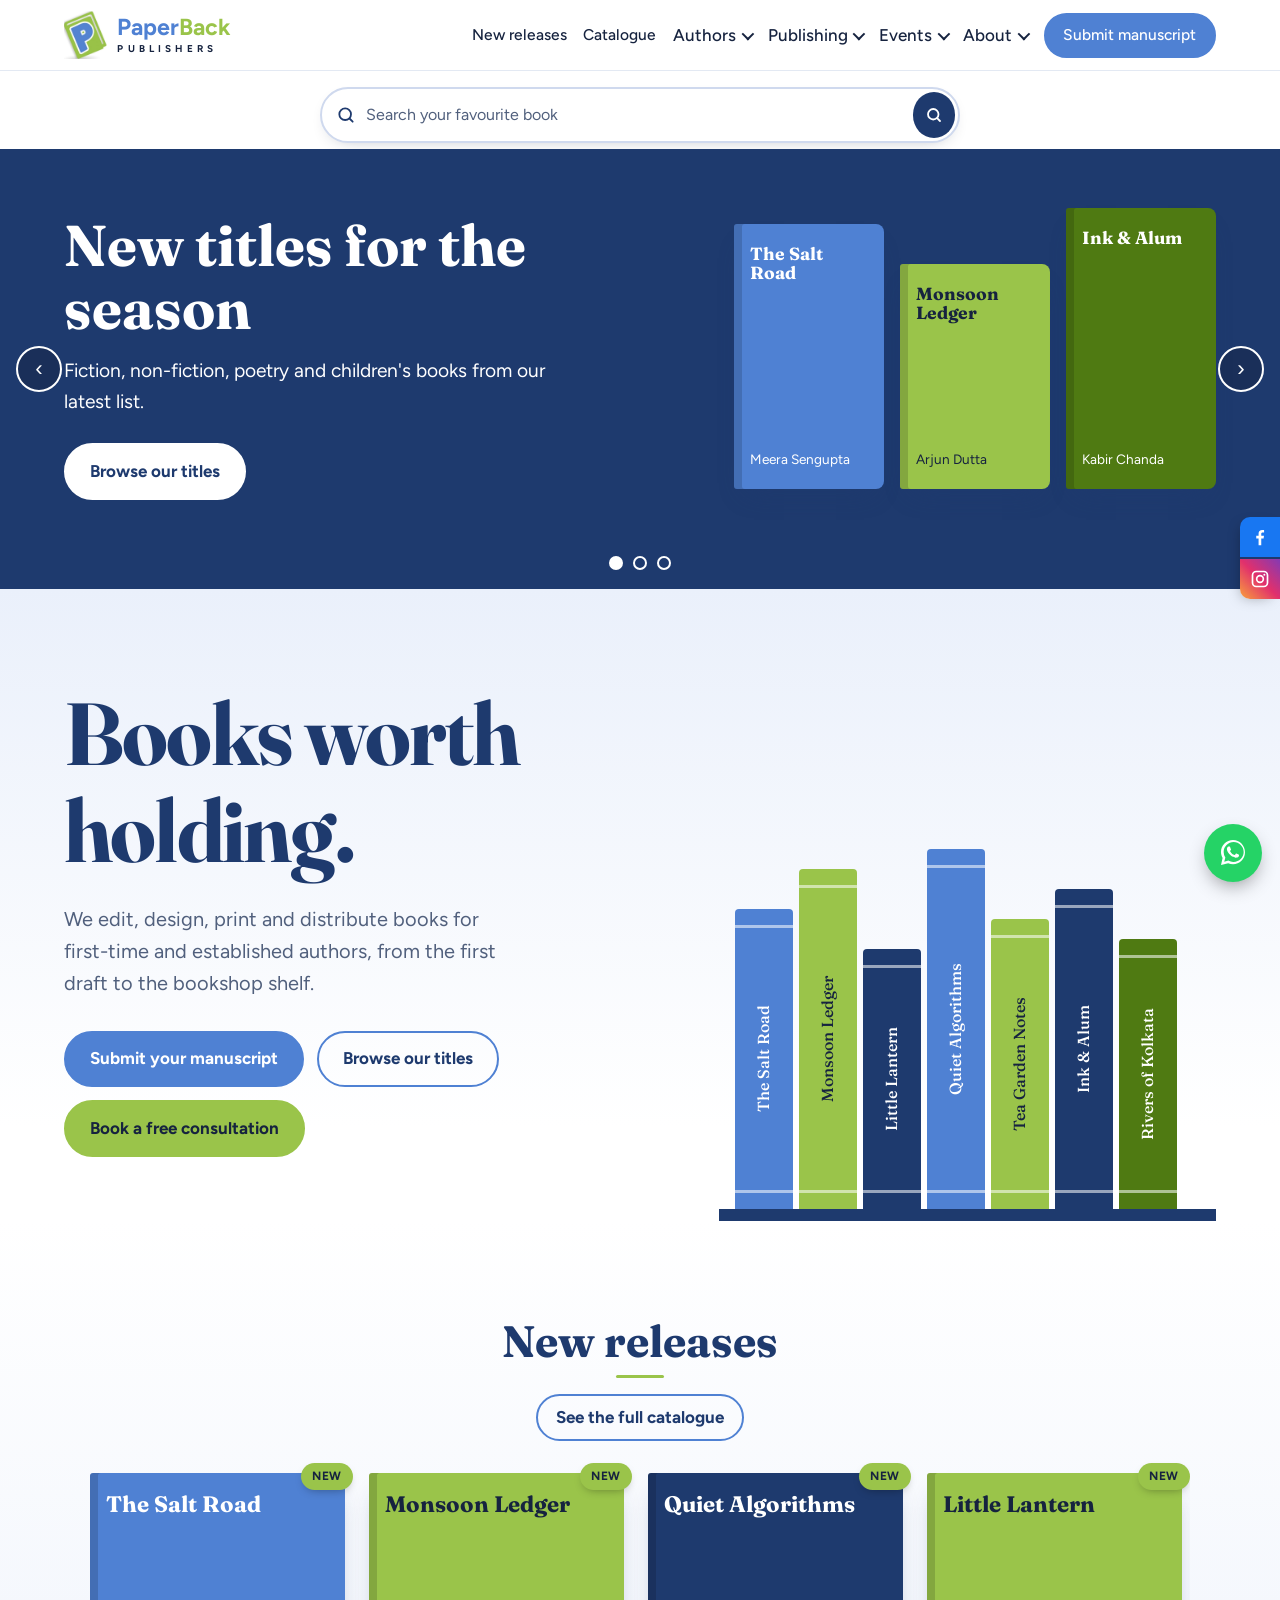
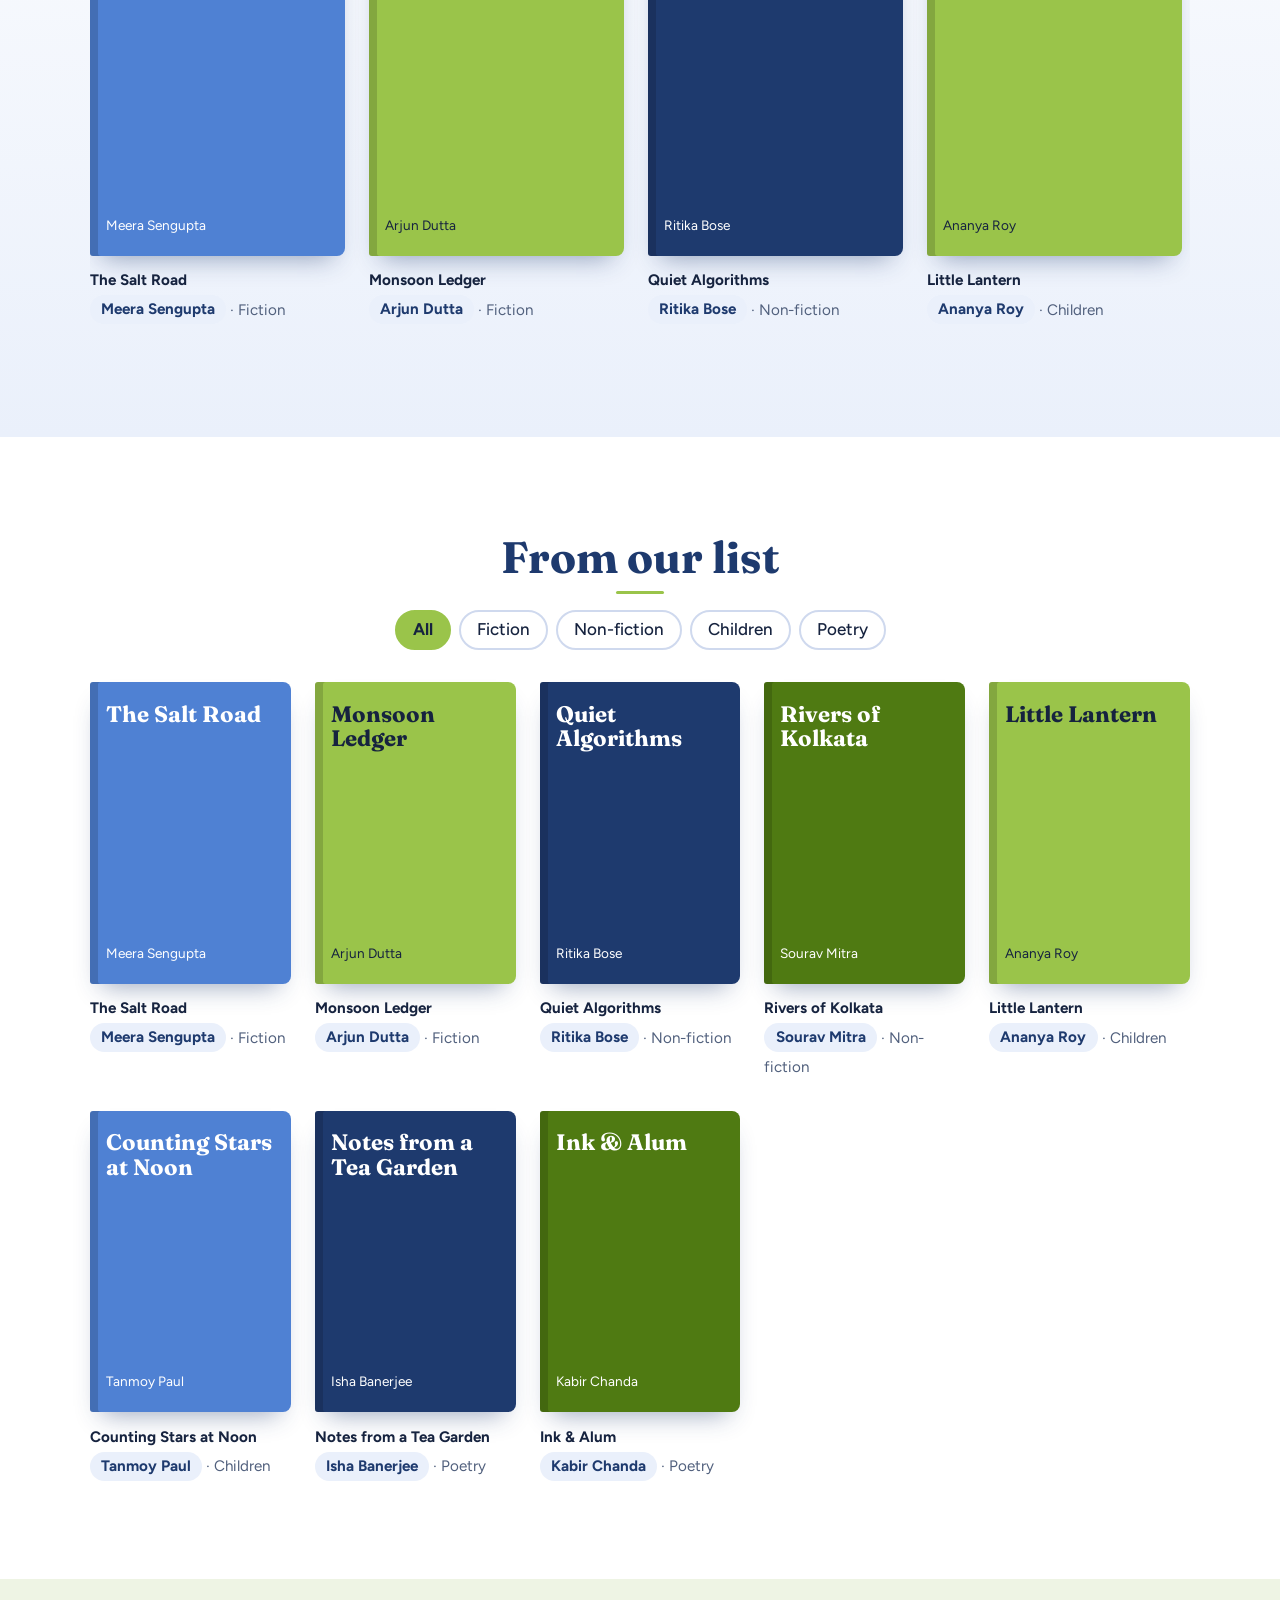
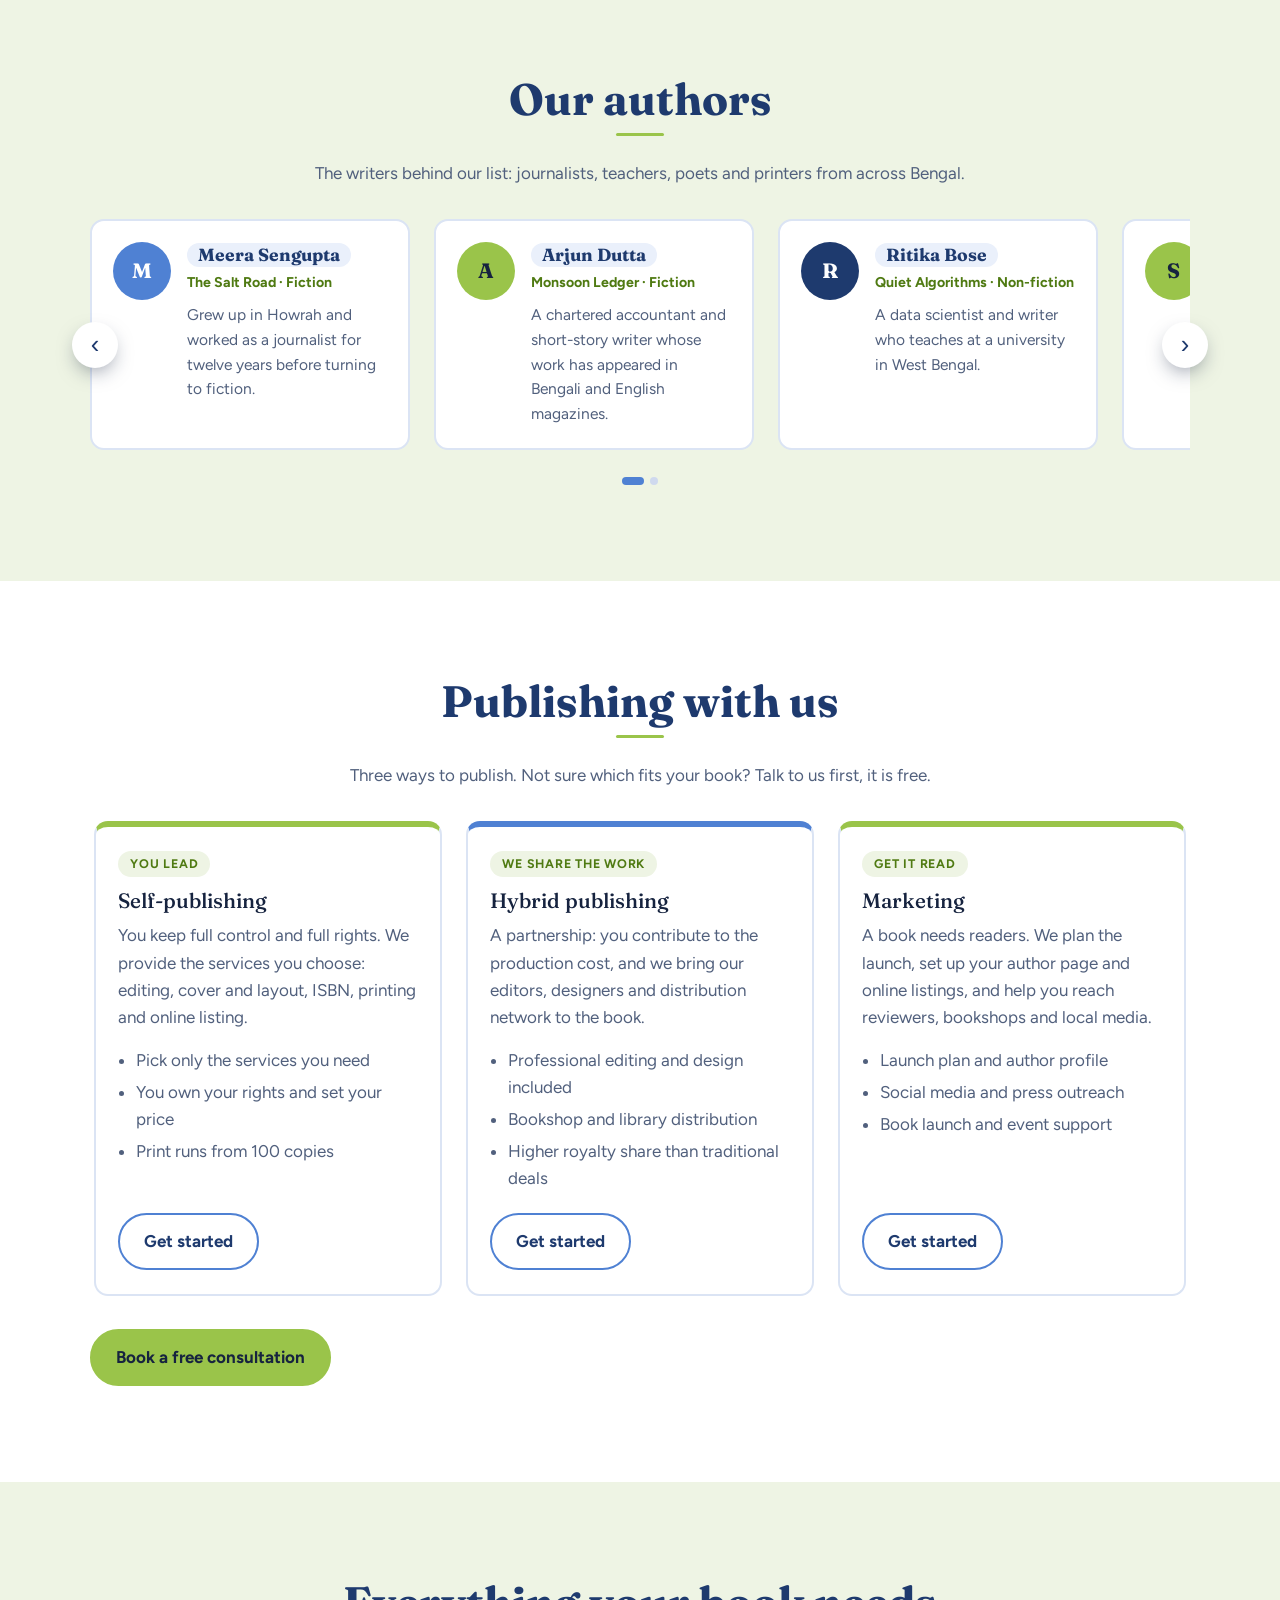
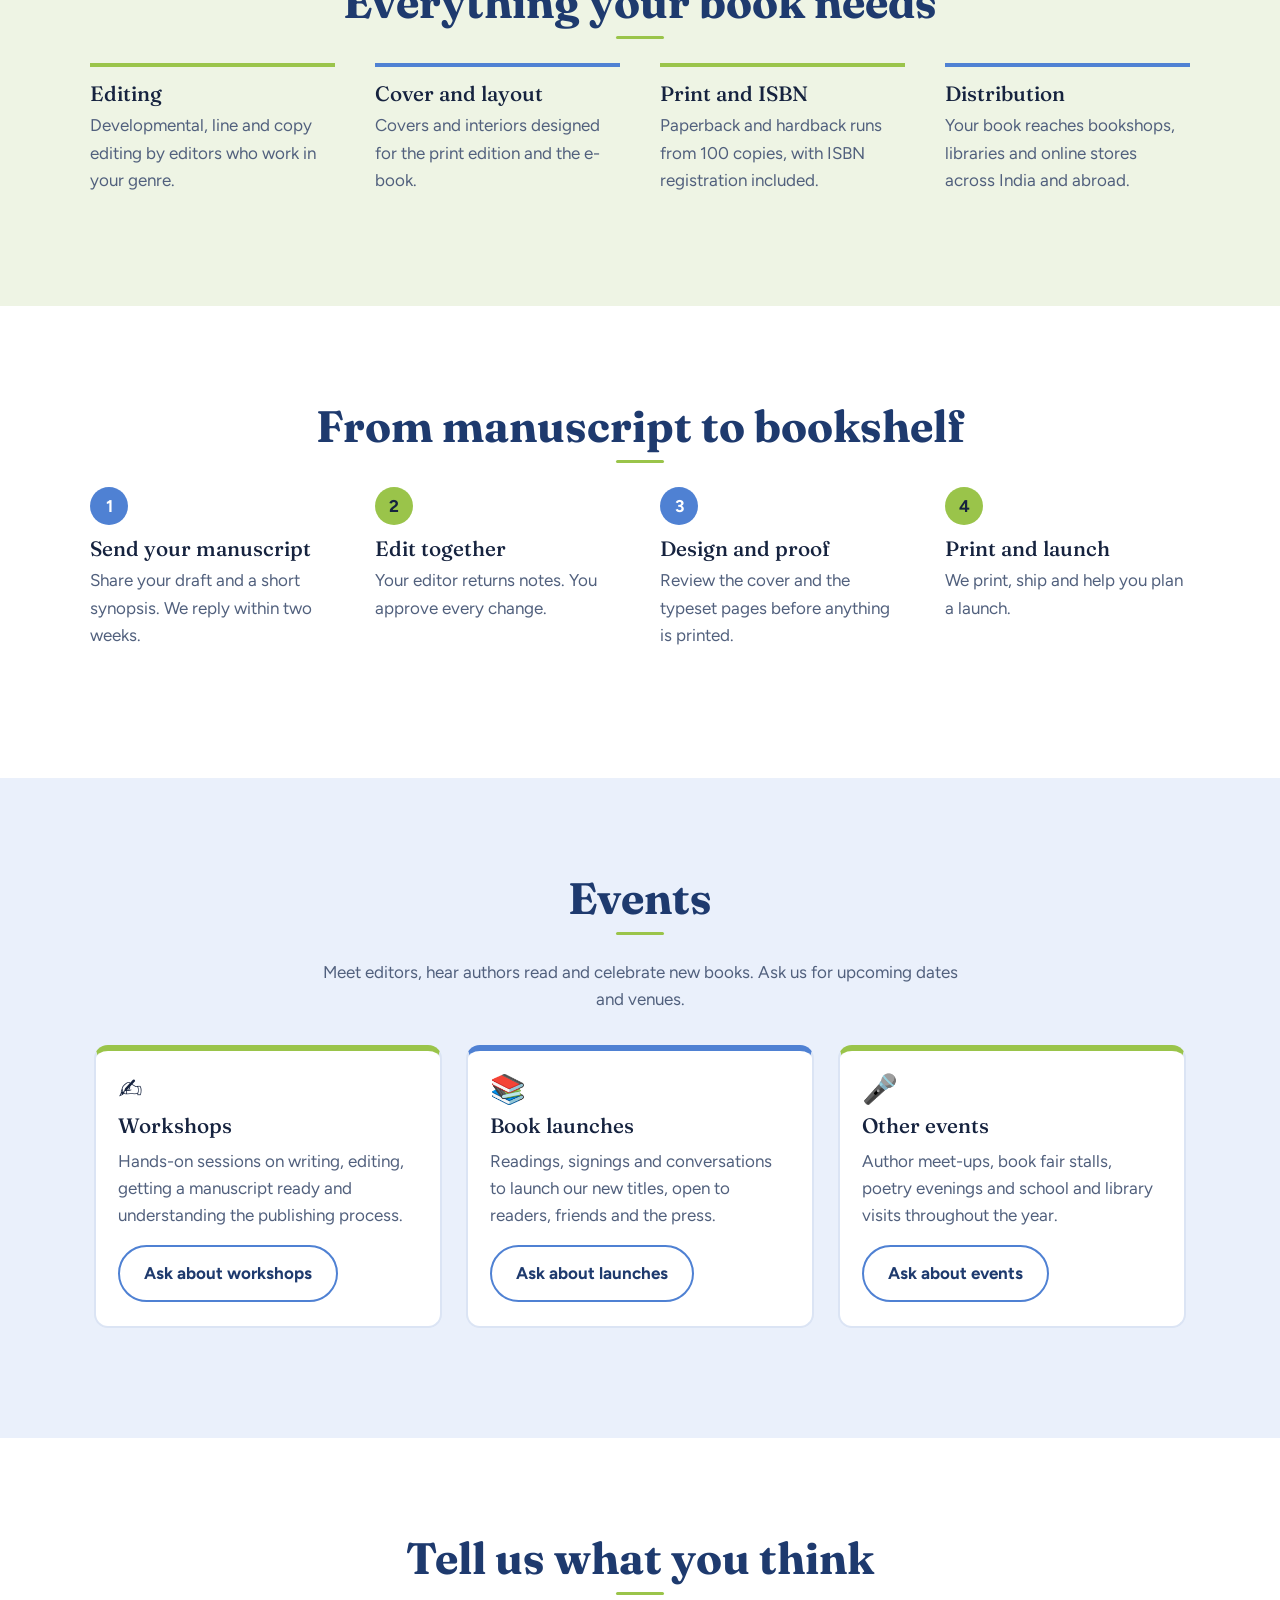
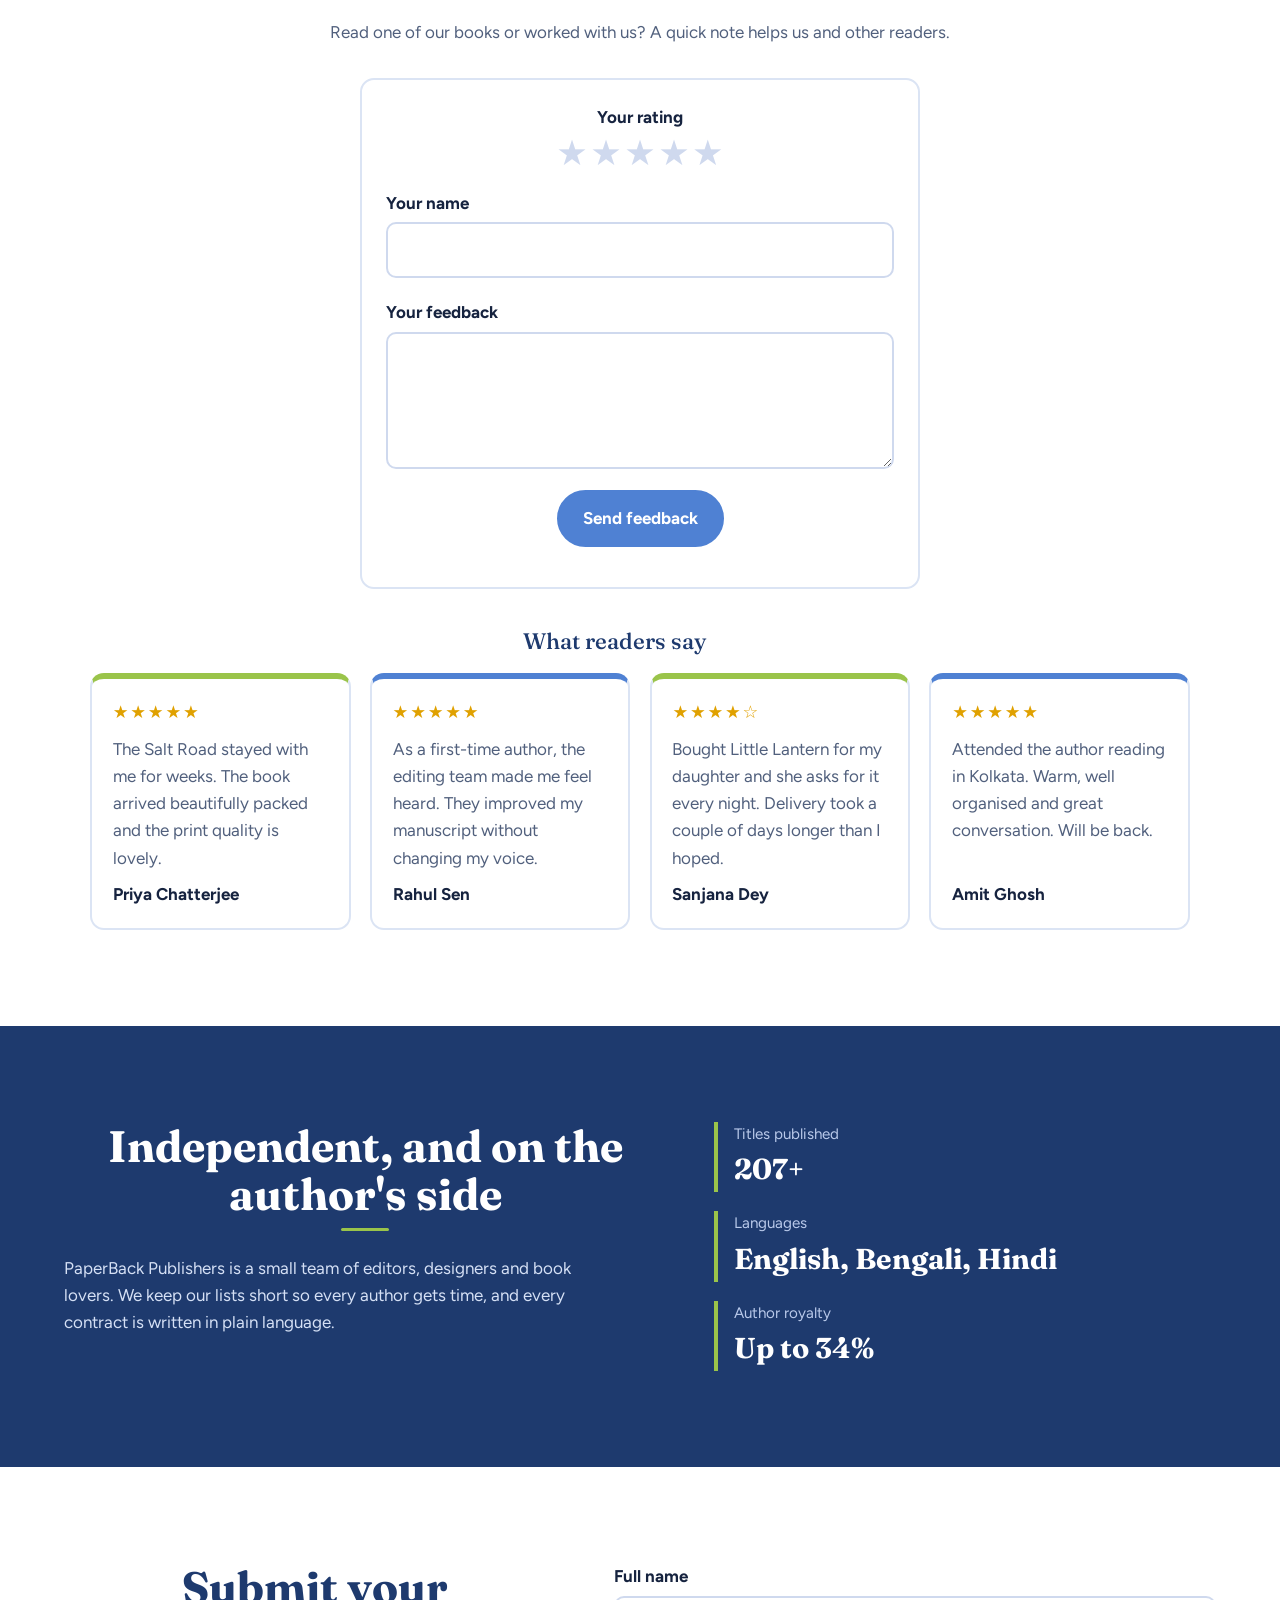
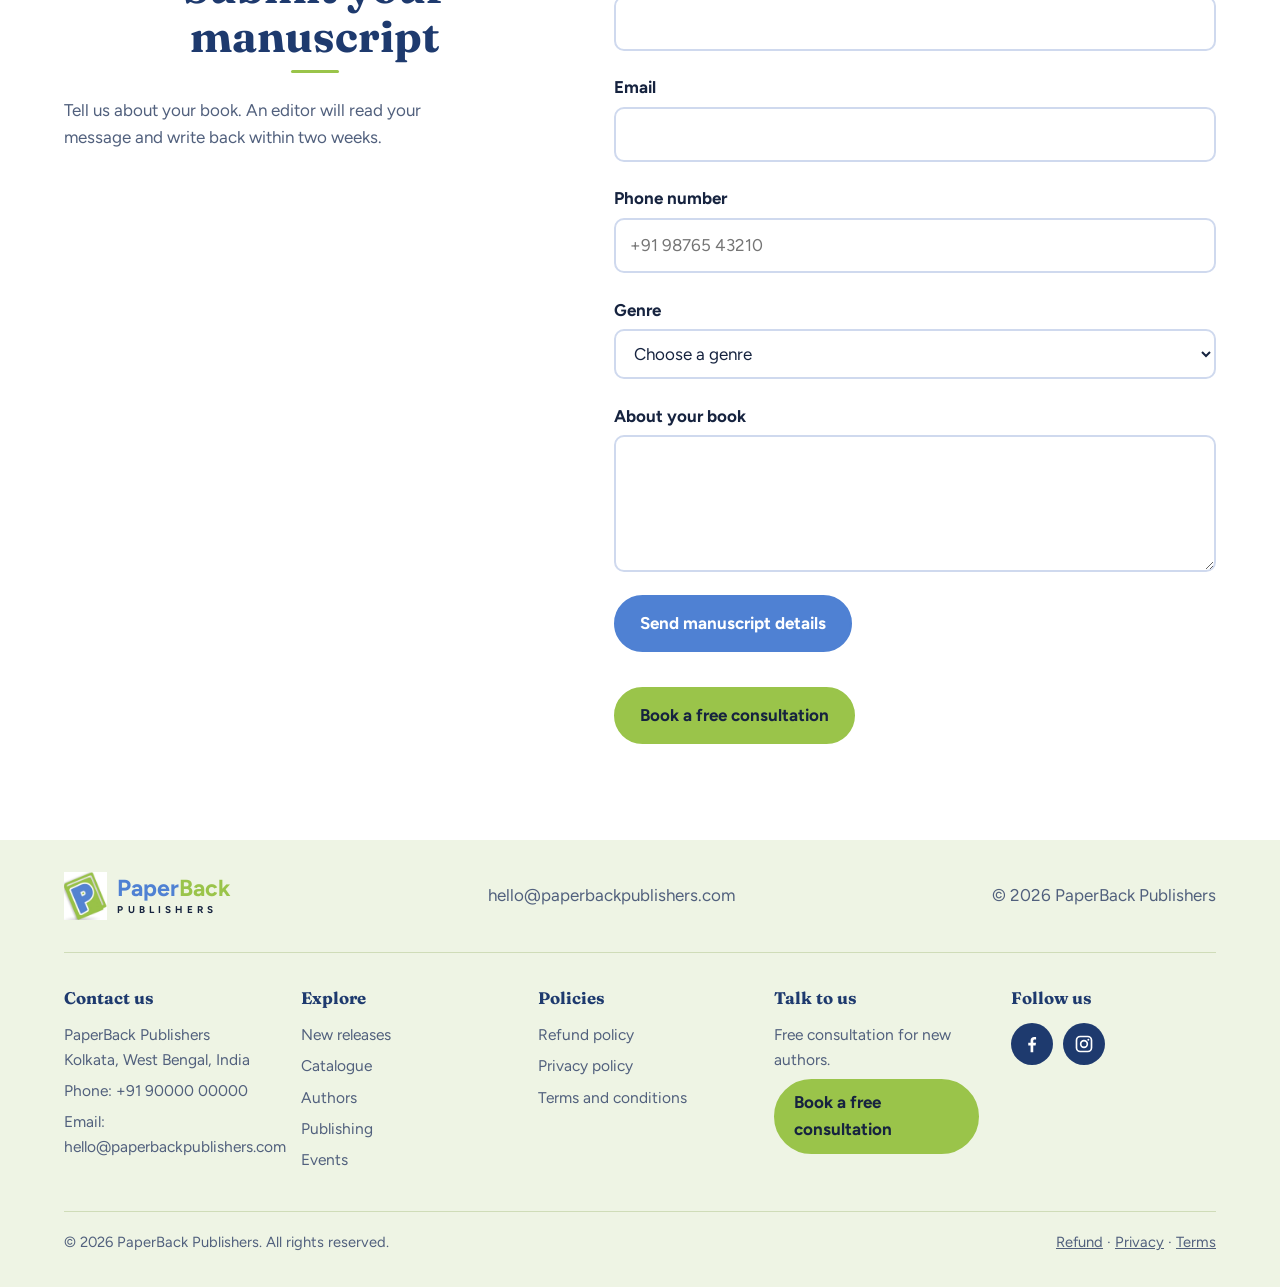
==== commit c5c1576d: "Update index.html" ====
--- a/index.html
+++ b/index.html
@@ -14,6 +14,7 @@
 <link rel="stylesheet" href="ux.css">
 <link rel="stylesheet" href="search.css">
 <link rel="stylesheet" href="popup.css">
+<link rel="stylesheet" href="cart.css">
 <link rel="icon" href="/favicon.ico?v=2" sizes="48x48">
 <link rel="icon" type="image/png" sizes="32x32" href="/favicon-32.png?v=2">
 <link rel="icon" type="image/png" sizes="48x48" href="/favicon-48.png?v=2">
@@ -445,5 +446,6 @@
 <script src="search.js"></script>
 <script src="popup.js"></script>
 <script>document.getElementById("year2").textContent = new Date().getFullYear();</script>
+<script src="cart.js"></script>
 </body>
 </html>
--- a/popup.css
+++ b/popup.css
@@ -0,0 +1,27 @@
+/* PaperBack – manuscript form pop-up (the title and the cross stay in view; only the form scrolls) */
+.pb-pop{position:fixed;inset:0;z-index:100;display:grid;place-items:center;padding:1rem;background:rgba(10,21,48,.65);opacity:0;visibility:hidden;transition:opacity .25s,visibility .25s;overscroll-behavior:contain}
+.pb-pop.open{opacity:1;visibility:visible}
+.pb-pop-box{display:flex;flex-direction:column;background:#fff;border-radius:16px;width:100%;max-width:520px;max-height:92vh;max-height:calc(100dvh - 2rem);overflow:hidden;box-shadow:0 24px 60px rgba(0,0,0,.35);transform:translateY(14px);transition:transform .25s}
+.pb-pop.open .pb-pop-box{transform:none}
+.pb-pop-head{flex:none;display:flex;align-items:center;justify-content:space-between;gap:.8rem;padding:1rem 1rem .8rem 1.5rem;border-bottom:1px solid #dbe4f4}
+.pb-pop-head h2{margin:0;font-size:1.4rem;line-height:1.2}
+.pb-pop-x{flex:none;width:44px;height:44px;border:0;border-radius:50%;background:#EAF0FB;color:#1E3A6E;font-size:1.7rem;line-height:1;cursor:pointer;display:grid;place-items:center;touch-action:manipulation}
+.pb-pop-x:hover,.pb-pop-x:focus-visible{background:#dbe4f4}
+.pb-pop-body{flex:1;min-height:0;overflow-y:auto;overscroll-behavior:contain;-webkit-overflow-scrolling:touch;padding:1rem 1.5rem 1.5rem}
+.pb-pop-body>p{margin:0 0 1rem;color:var(--muted,#51607D);max-width:none}
+.pb-pop-body form{display:grid;gap:1rem}
+.pb-pop-body input,.pb-pop-body select,.pb-pop-body textarea{font-size:16px}   /* 16px stops iPhones zooming in when a field is tapped */
+.pb-pop-body .btn{justify-self:stretch;text-align:center}
+body.pb-pop-lock{overflow:hidden}
+@media(max-width:480px){
+  .pb-pop{padding:.6rem}
+  .pb-pop-box{max-height:calc(100dvh - 1.2rem)}
+  .pb-pop-head{padding:.7rem .7rem .6rem 1rem}
+  .pb-pop-head h2{font-size:1.2rem}
+  .pb-pop-body{padding:.8rem 1rem 1.2rem}
+  .pb-pop-body>p{font-size:.92rem;margin-bottom:.8rem}
+  .pb-pop-body form{gap:.8rem}
+  .pb-pop-body textarea{min-height:5.5rem}
+}
+@media(max-height:480px) and (orientation:landscape){.pb-pop-body>p{display:none}.pb-pop-body form{gap:.6rem}}
+@media(prefers-reduced-motion:reduce){.pb-pop,.pb-pop-box{transition:none}}
